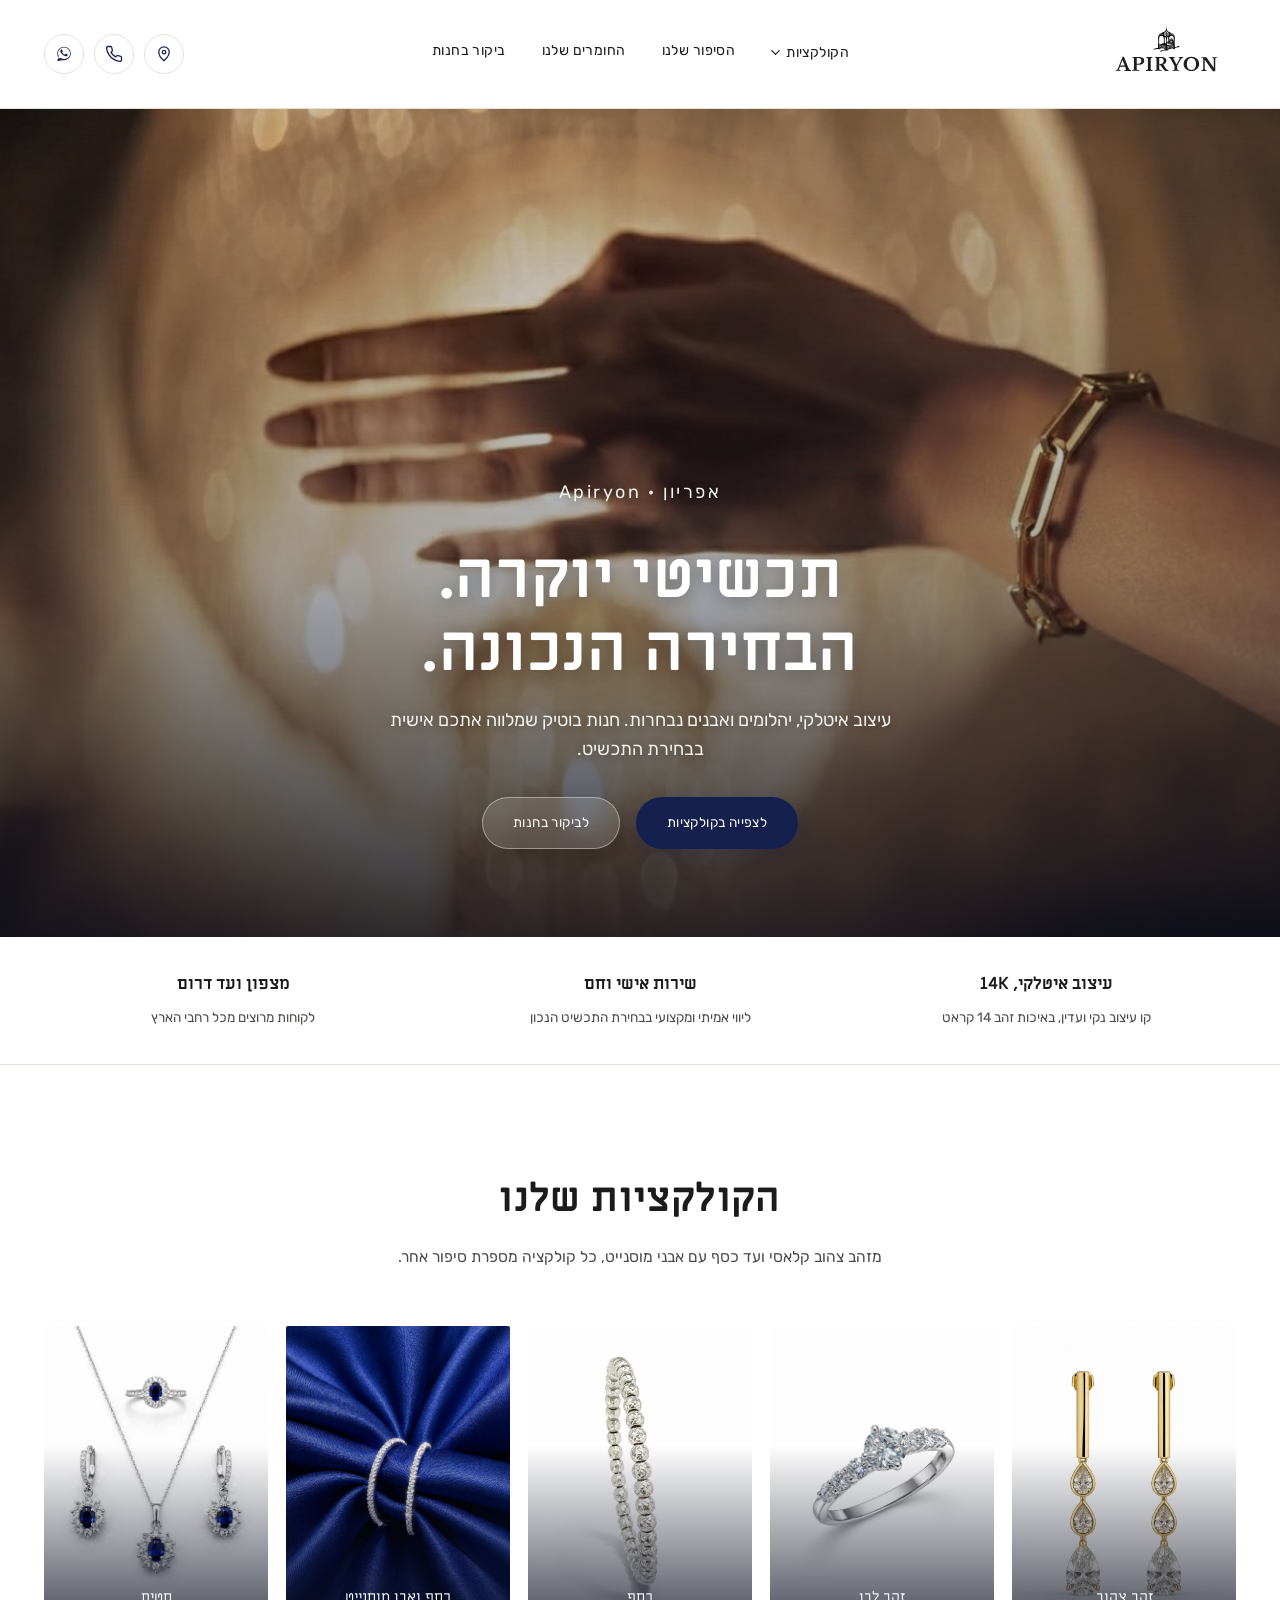
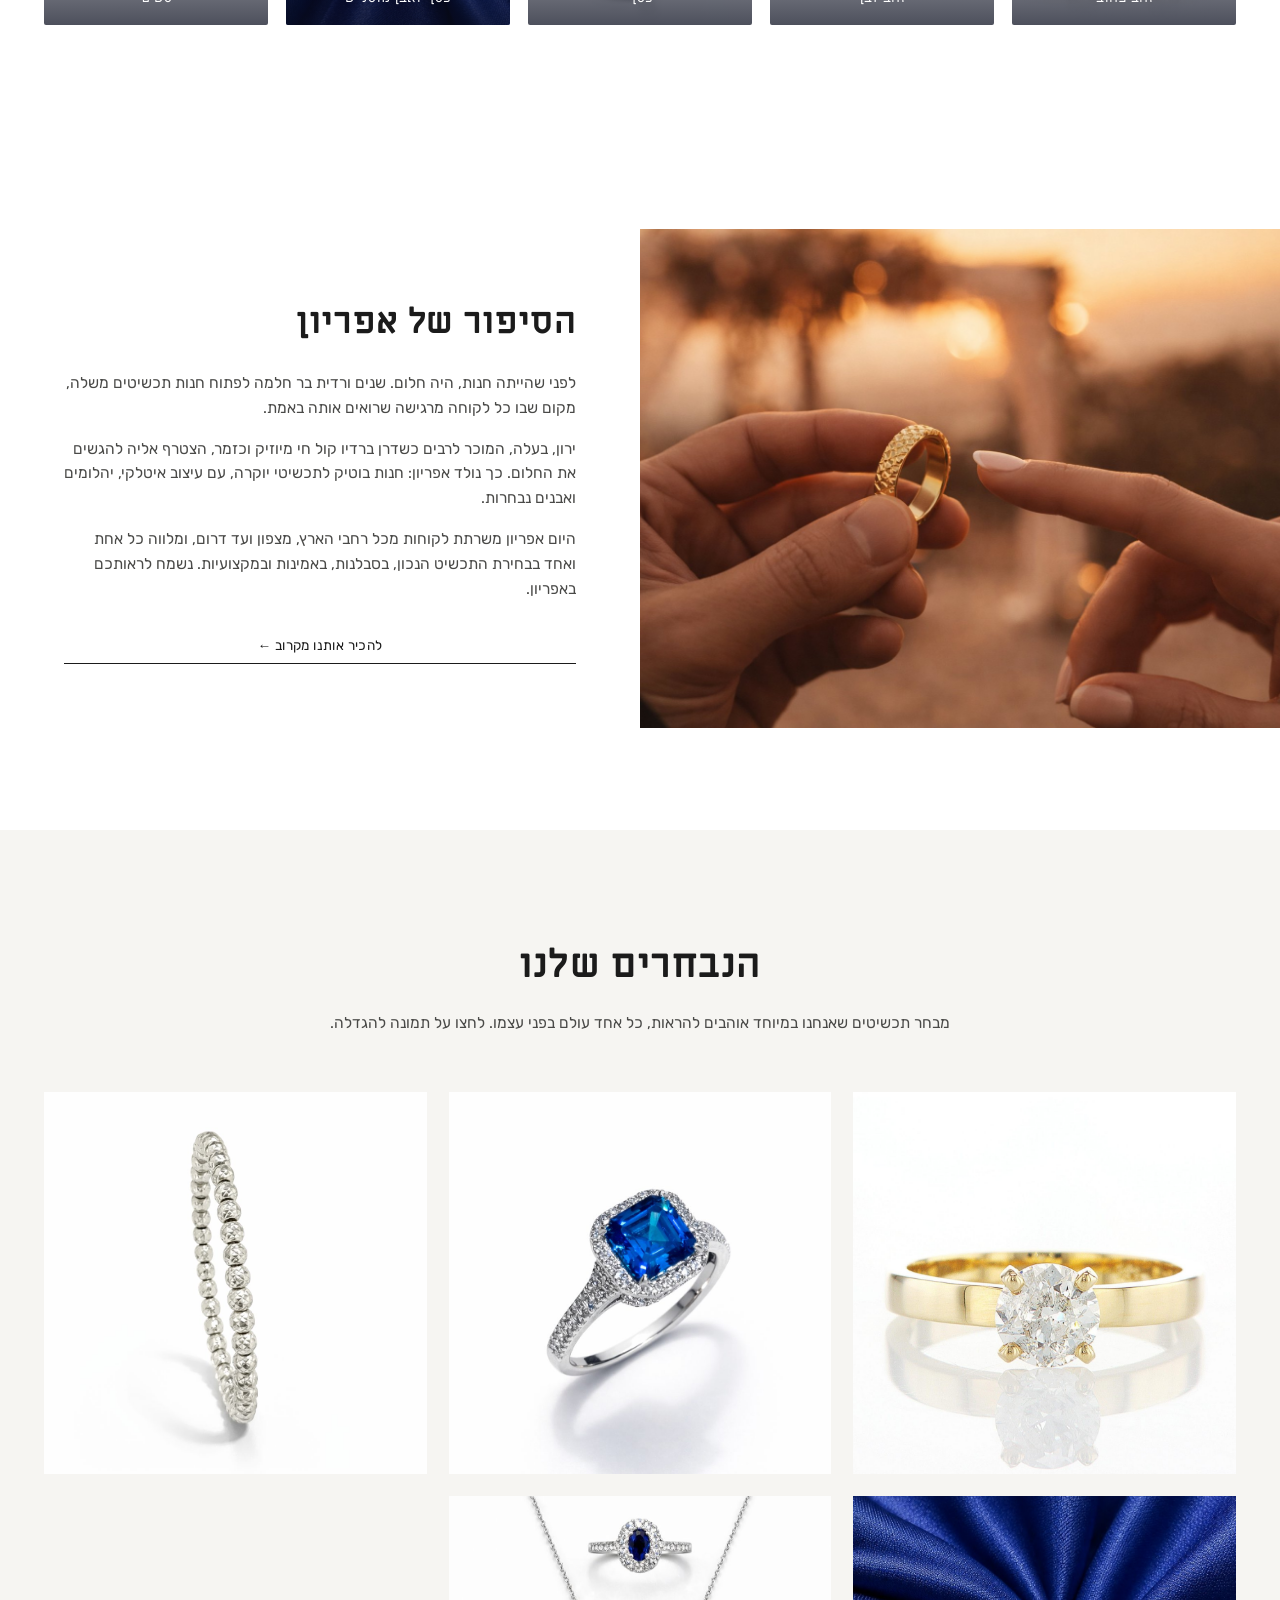
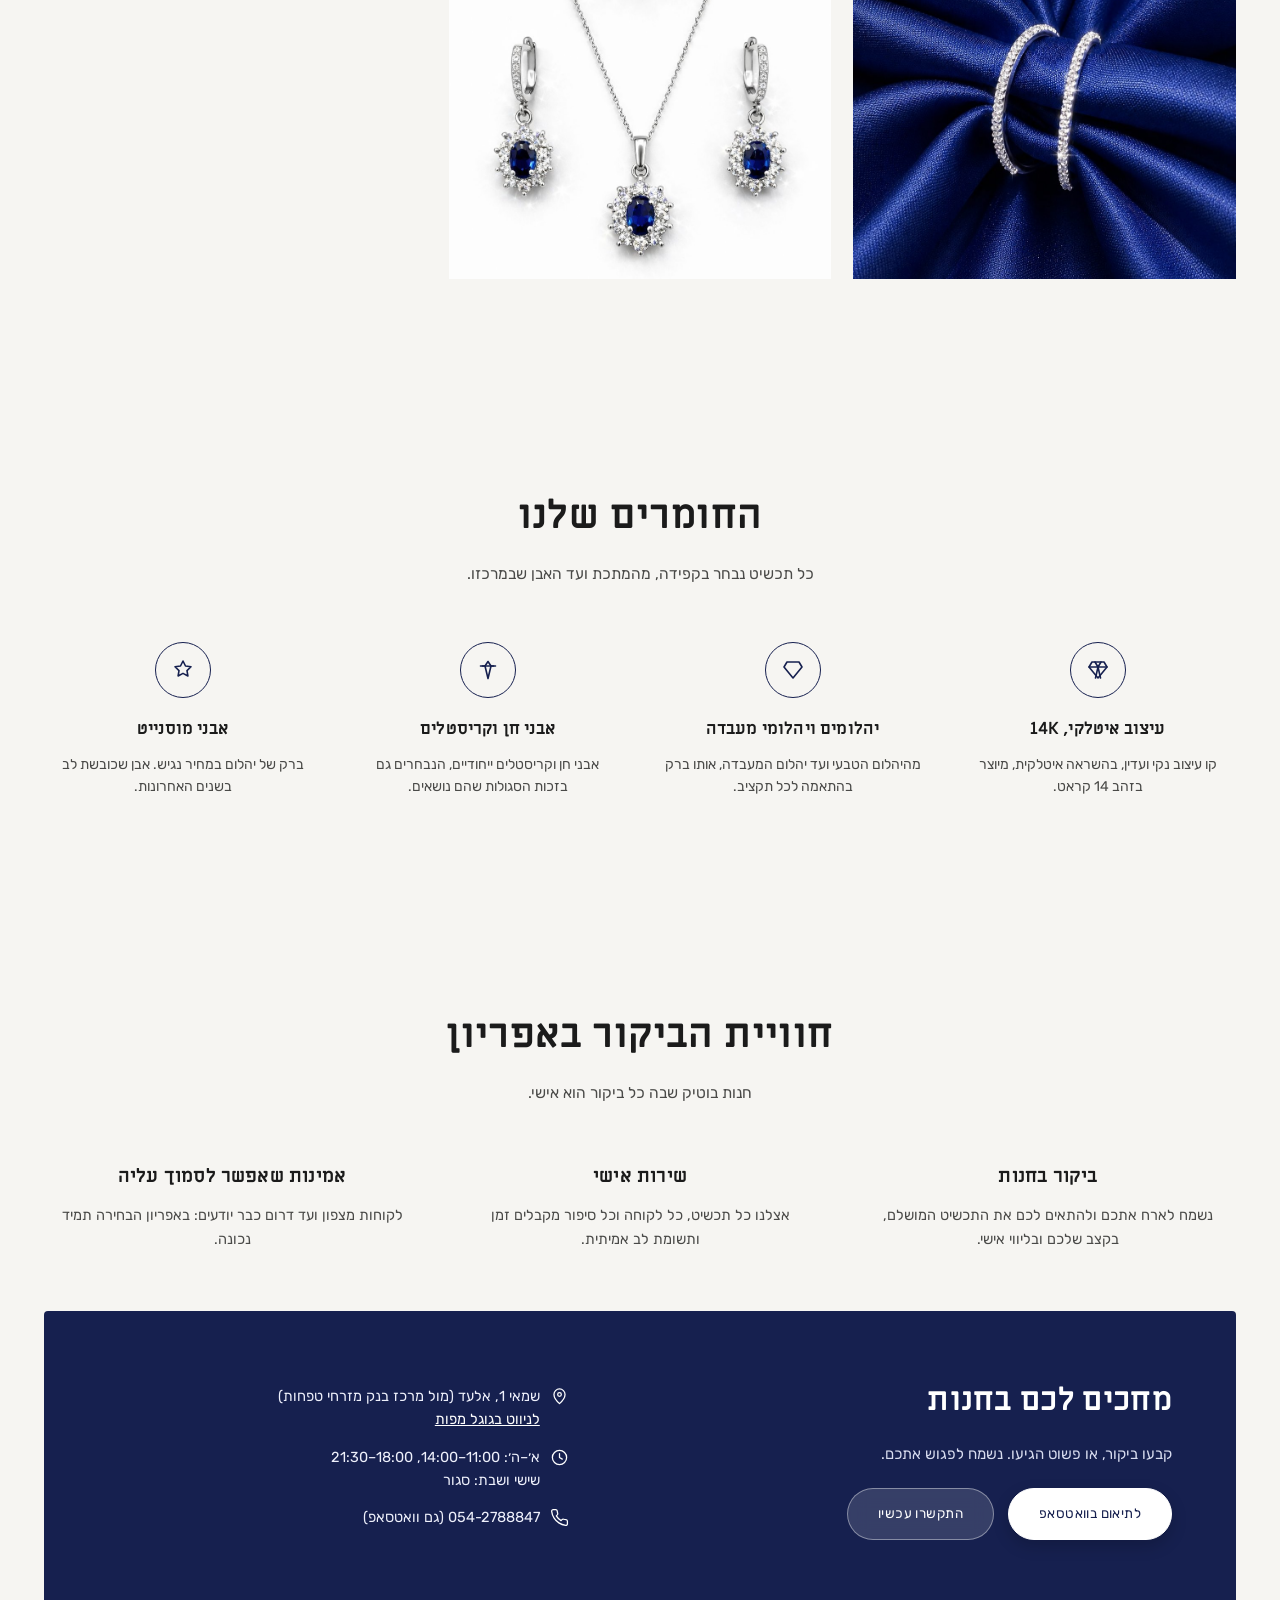
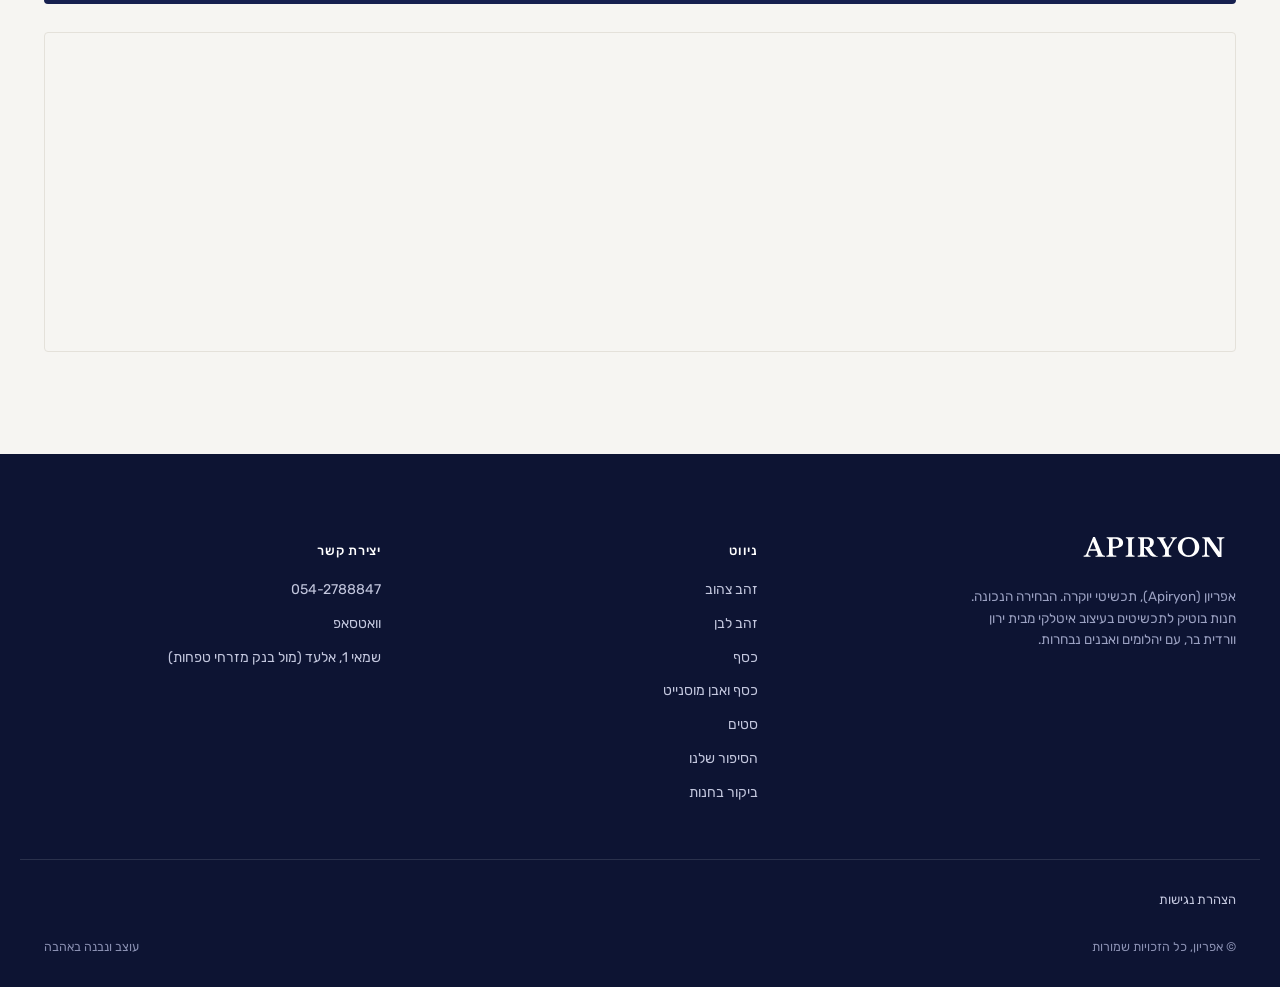
==== index.html @ 72535912 "Initial launch: אפריון - תכשיטי יוקרה" ====
<!doctype html>
<html lang="he" dir="rtl">
<head>
<meta charset="UTF-8">
<meta name="viewport" content="width=device-width, initial-scale=1">
<meta name="description" content="אפריון (Apiryon), חנות תכשיטי יוקרה באלעד: זהב 14K בעיצוב איטלקי, יהלומים, יהלומי מעבדה ואבני מוסנייט. שירות אישי וחם בחנות הבוטיק של ירון וורדית בר. תכשיטי יוקרה. הבחירה הנכונה.">
<meta name="robots" content="index, follow">
<meta name="theme-color" content="#16204f">
<link rel="canonical" href="https://apiryon.co/">
<title>אפריון Apiryon | תכשיטי יוקרה באלעד</title>
<link rel="icon" href="images/logo/apiryon-mark-black.svg" type="image/svg+xml">
<link rel="preconnect" href="https://fonts.googleapis.com">
<link rel="preconnect" href="https://fonts.gstatic.com" crossorigin>
<link href="https://fonts.googleapis.com/css2?family=Miriam+Libre:wght@400;700&family=Rubik:wght@300;400;500;600;700&display=swap" rel="stylesheet">
<link rel="stylesheet" href="assets/style.css">

<meta property="og:type" content="website">
<meta property="og:site_name" content="אפריון | Apiryon">
<meta property="og:locale" content="he_IL">
<meta property="og:title" content="אפריון Apiryon | תכשיטי יוקרה באלעד">
<meta property="og:description" content="חנות בוטיק לתכשיטי יוקרה באלעד: זהב 14K, יהלומים, יהלומי מעבדה ואבני מוסנייט. שירות אישי וחם. תכשיטי יוקרה. הבחירה הנכונה.">
<meta property="og:image" content="images/ambiance/hero-bracelet-light.jpg">
<meta property="og:url" content="https://apiryon.co/">
<meta name="twitter:card" content="summary_large_image">
<meta name="twitter:title" content="אפריון Apiryon | תכשיטי יוקרה באלעד">
<meta name="twitter:description" content="חנות בוטיק לתכשיטי יוקרה באלעד: זהב 14K, יהלומים, יהלומי מעבדה ואבני מוסנייט. תכשיטי יוקרה. הבחירה הנכונה.">
<meta name="twitter:image" content="images/ambiance/hero-bracelet-light.jpg">

<script type="application/ld+json">
{
  "@context": "https://schema.org",
  "@type": "JewelryStore",
  "name": "אפריון",
  "alternateName": ["Apiryon", "אפריון תכשיטים"],
  "description": "חנות בוטיק לתכשיטי יוקרה בעיצוב איטלקי: זהב 14K, יהלומים, יהלומי מעבדה, אבני חן, קריסטלים ואבני מוסנייט.",
  "image": "images/ambiance/hero-bracelet-light.jpg",
  "telephone": "+972-54-2788847",
  "priceRange": "₪₪₪",
  "address": {
    "@type": "PostalAddress",
    "streetAddress": "שמאי 1",
    "addressLocality": "אלעד",
    "addressCountry": "IL"
  },
  "openingHoursSpecification": [
    {
      "@type": "OpeningHoursSpecification",
      "dayOfWeek": ["Sunday","Monday","Tuesday","Wednesday","Thursday"],
      "opens": "11:00",
      "closes": "14:00"
    },
    {
      "@type": "OpeningHoursSpecification",
      "dayOfWeek": ["Sunday","Monday","Tuesday","Wednesday","Thursday"],
      "opens": "18:00",
      "closes": "21:30"
    }
  ],
  "founder": [
    {"@type": "Person", "name": "ירון בר"},
    {"@type": "Person", "name": "ורדית בר"}
  ],
  "areaServed": "IL",
  "slogan": "תכשיטי יוקרה. הבחירה הנכונה."
}
</script>
</head>
<body>
<a class="skip-link" href="#main">דלג לתוכן העיקרי</a>

<header class="site">
  <div class="container nav-row">
    <a class="brand-mark" href="#home" aria-label="אפריון Apiryon, לעמוד הבית">
      <img src="images/logo/apiryon-mark-black.svg" alt="אפריון Apiryon" width="139" height="80">
    </a>
    <nav class="primary" aria-label="ניווט ראשי">
      <div class="nav-item has-dropdown">
        <button class="dropdown-trigger" type="button" aria-haspopup="true" aria-expanded="false">
          הקולקציות
          <svg class="chev" viewBox="0 0 12 8" fill="none" stroke="currentColor" stroke-width="1.6" stroke-linecap="round" stroke-linejoin="round"><path d="M1 1.5 6 6.5 11 1.5"/></svg>
        </button>
        <div class="dropdown-menu" role="menu">
          <a role="menuitem" href="collections/gold-yellow.html">זהב צהוב</a>
          <a role="menuitem" href="collections/gold-white.html">זהב לבן</a>
          <a role="menuitem" href="collections/silver.html">כסף</a>
          <a role="menuitem" href="collections/silver-moissanite.html">כסף ואבן מוסנייט</a>
          <a role="menuitem" href="collections/sets.html">סטים</a>
          <div class="divider"></div>
          <a role="menuitem" href="#collections">כל הקולקציות</a>
        </div>
      </div>
      <a href="#story">הסיפור שלנו</a>
      <a href="#materials">החומרים שלנו</a>
      <a href="#visit">ביקור בחנות</a>
    </nav>
    <div class="header-actions">
      <div class="icon-links">
        <a class="icon-btn" href="https://waze.com/ul?q=%D7%A9%D7%9E%D7%90%D7%99%201%20%D7%90%D7%9C%D7%A2%D7%93&navigate=yes" target="_blank" rel="noopener" aria-label="ניווט לחנות בוויז" title="ניווט בוויז">
          <svg viewBox="0 0 24 24" fill="none" stroke="currentColor" stroke-width="1.7" stroke-linecap="round" stroke-linejoin="round"><path d="M12 21s7-6.2 7-11.5A7 7 0 0 0 5 9.5C5 14.8 12 21 12 21Z"/><circle cx="12" cy="9.5" r="2.3"/></svg>
        </a>
        <a class="icon-btn" href="tel:+972542788847" aria-label="התקשרו אלינו" title="טלפון">
          <svg viewBox="0 0 24 24" fill="none" stroke="currentColor" stroke-width="1.7" stroke-linecap="round" stroke-linejoin="round"><path d="M22 16.9v3a2 2 0 0 1-2.2 2 19.8 19.8 0 0 1-8.6-3.1 19.5 19.5 0 0 1-6-6A19.8 19.8 0 0 1 2.1 4.2 2 2 0 0 1 4.1 2h3a2 2 0 0 1 2 1.7c.1 1 .3 2 .6 2.9a2 2 0 0 1-.5 2.1L8 9.9a16 16 0 0 0 6 6l1.2-1.2a2 2 0 0 1 2.1-.5c.9.3 1.9.5 2.9.6a2 2 0 0 1 1.8 2Z"/></svg>
        </a>
        <a class="icon-btn" href="https://wa.me/972542788847" target="_blank" rel="noopener" aria-label="שלחו הודעת וואטסאפ" title="וואטסאפ">
          <svg viewBox="0 0 32 32" fill="currentColor"><path d="M16.001 3C9.373 3 4 8.373 4 15c0 2.362.687 4.564 1.872 6.418L4 29l7.762-1.834A11.94 11.94 0 0 0 16.001 27C22.628 27 28 21.627 28 15S22.628 3 16.001 3zm0 21.75c-1.94 0-3.75-.51-5.32-1.4l-.381-.22-4.606 1.09 1.113-4.49-.248-.397A9.71 9.71 0 0 1 5.25 15c0-5.928 4.823-10.75 10.751-10.75S26.75 9.072 26.75 15 21.929 24.75 16.001 24.75zm5.827-8.16c-.319-.16-1.885-.93-2.177-1.036-.292-.106-.505-.16-.718.16-.213.319-.823 1.035-1.009 1.248-.186.213-.372.24-.691.08-.319-.16-1.347-.497-2.566-1.584-.949-.847-1.59-1.893-1.776-2.212-.186-.319-.02-.492.14-.652.144-.144.319-.372.478-.559.16-.186.213-.32.32-.532.106-.213.053-.4-.027-.559-.08-.16-.718-1.73-.984-2.37-.259-.622-.523-.537-.718-.547l-.611-.011c-.213 0-.559.08-.851.4-.292.319-1.115 1.09-1.115 2.657 0 1.567 1.142 3.081 1.301 3.294.16.213 2.246 3.43 5.442 4.81.76.328 1.353.524 1.815.671.762.242 1.457.208 2.005.126.612-.091 1.885-.771 2.15-1.515.266-.744.266-1.382.186-1.515-.08-.133-.293-.213-.612-.373z"/></svg>
        </a>
      </div>
      <button class="nav-toggle" id="navToggle" aria-expanded="false" aria-controls="mobileNav" aria-label="פתיחת תפריט ניווט">
        <svg viewBox="0 0 24 24" fill="none" stroke="currentColor" stroke-width="1.6"><path d="M3 6h18M3 12h18M3 18h18"/></svg>
      </button>
    </div>
  </div>
</header>
<div class="mobile-nav" id="mobileNav">
  <p class="mnav-label">קולקציות</p>
  <a class="sub" href="collections/gold-yellow.html">זהב צהוב</a>
  <a class="sub" href="collections/gold-white.html">זהב לבן</a>
  <a class="sub" href="collections/silver.html">כסף</a>
  <a class="sub" href="collections/silver-moissanite.html">כסף ואבן מוסנייט</a>
  <a class="sub" href="collections/sets.html">סטים</a>
  <p class="mnav-label">האתר</p>
  <a href="#story">הסיפור שלנו</a>
  <a href="#materials">החומרים שלנו</a>
  <a href="#visit">ביקור בחנות</a>
  <a class="btn btn-primary" href="https://wa.me/972542788847" target="_blank" rel="noopener">קביעת ביקור בוואטסאפ</a>
</div>

<main id="main">

  <div class="hero" id="home">
    <div class="hero-inner container">
      <p class="hero-eyebrow">אפריון · Apiryon</p>
      <h1>תכשיטי יוקרה.<br>הבחירה הנכונה.</h1>
      <p>עיצוב איטלקי, יהלומים ואבנים נבחרות. חנות בוטיק שמלווה אתכם אישית בבחירת התכשיט.</p>
      <div class="hero-ctas">
        <a class="btn btn-primary" href="#collections">לצפייה בקולקציות</a>
        <a class="btn btn-ghost" href="#visit">לביקור בחנות</a>
      </div>
    </div>
  </div>

  <div class="trust">
    <div class="container">
      <div class="trust-item">
        <strong>עיצוב איטלקי, 14K</strong>
        <span>קו עיצוב נקי ועדין, באיכות זהב 14 קראט</span>
      </div>
      <div class="trust-item">
        <strong>שירות אישי וחם</strong>
        <span>ליווי אמיתי ומקצועי בבחירת התכשיט הנכון</span>
      </div>
      <div class="trust-item">
        <strong>מצפון ועד דרום</strong>
        <span>לקוחות מרוצים מכל רחבי הארץ</span>
      </div>
    </div>
  </div>

  <section id="collections">
    <div class="container">
      <div class="section-head">
        <h2>הקולקציות שלנו</h2>
        <p>מזהב צהוב קלאסי ועד כסף עם אבני מוסנייט, כל קולקציה מספרת סיפור אחר.</p>
      </div>
      <div class="cat-grid">
        <a class="cat-tile" href="collections/gold-yellow.html">
          <img src="images/gold-yellow/01.jpg" alt="עגילי זהב צהוב תלויים, משובצים יהלומים" loading="lazy">
          <span>זהב צהוב</span>
        </a>
        <a class="cat-tile" href="collections/gold-white.html">
          <img src="images/gold-white/01.jpg" alt="טבעת זהב לבן משובצת יהלום" loading="lazy">
          <span>זהב לבן</span>
        </a>
        <a class="cat-tile" href="collections/silver.html">
          <img src="images/silver/03.jpg" alt="צמיד כסף עדין משובץ אבנים" loading="lazy">
          <span>כסף</span>
        </a>
        <a class="cat-tile" href="collections/silver-moissanite.html">
          <img src="images/silver-moissanite/01.jpg" alt="טבעות כסף על בד משי כחול רויאל" loading="lazy">
          <span>כסף ואבן מוסנייט</span>
        </a>
        <a class="cat-tile" href="collections/sets.html">
          <img src="images/sets-white/02.jpg" alt="סט תכשיטי זהב לבן עם אבני ספיר כחולות" loading="lazy">
          <span>סטים</span>
        </a>
      </div>
    </div>
  </section>

  <section id="story" class="story">
    <div class="story-media" style="background-image:url('images/ambiance/ring-sunset.jpg')" role="img" aria-label="זוג צופה בטבעת זהב מול שקיעה"></div>
    <div class="story-text">
      <h2>הסיפור של אפריון</h2>
      <p>לפני שהייתה חנות, היה חלום. שנים ורדית בר חלמה לפתוח חנות תכשיטים משלה, מקום שבו כל לקוחה מרגישה שרואים אותה באמת.</p>
      <p>ירון, בעלה, המוכר לרבים כשדרן ברדיו קול חי מיוזיק וכזמר, הצטרף אליה להגשים את החלום. כך נולד אפריון: חנות בוטיק לתכשיטי יוקרה, עם עיצוב איטלקי, יהלומים ואבנים נבחרות.</p>
      <p>היום אפריון משרתת לקוחות מכל רחבי הארץ, מצפון ועד דרום, ומלווה כל אחת ואחד בבחירת התכשיט הנכון, בסבלנות, באמינות ובמקצועיות. נשמח לראותכם באפריון.</p>
      <a class="btn btn-line" href="#visit">להכיר אותנו מקרוב ←</a>
    </div>
  </section>

  <section class="section-soft">
    <div class="container">
      <div class="section-head">
        <h2>הנבחרים שלנו</h2>
        <p>מבחר תכשיטים שאנחנו במיוחד אוהבים להראות, כל אחד עולם בפני עצמו. לחצו על תמונה להגדלה.</p>
      </div>
      <div class="feat-grid">
        <div class="card">
          <button class="thumb" type="button" data-full="images/gold-yellow/14.jpg" data-alt="טבעת אירוסין זהב צהוב עם יהלום מרכזי">
            <figure><img src="images/gold-yellow/14.jpg" alt="טבעת אירוסין זהב צהוב עם יהלום מרכזי" loading="lazy"></figure>
          </button>
        </div>
        <div class="card">
          <button class="thumb" type="button" data-full="images/gold-white/04.jpg" data-alt="טבעת זהב לבן משובצת אבן ספיר כחולה">
            <figure><img src="images/gold-white/04.jpg" alt="טבעת זהב לבן משובצת אבן ספיר כחולה" loading="lazy"></figure>
          </button>
        </div>
        <div class="card">
          <button class="thumb" type="button" data-full="images/silver/03.jpg" data-alt="צמיד כסף עדין משובץ אבנים">
            <figure><img src="images/silver/03.jpg" alt="צמיד כסף עדין משובץ אבנים" loading="lazy"></figure>
          </button>
        </div>
        <div class="card">
          <button class="thumb" type="button" data-full="images/silver-moissanite/01.jpg" data-alt="טבעות כסף כפולות על משי כחול רויאל">
            <figure><img src="images/silver-moissanite/01.jpg" alt="טבעות כסף כפולות על משי כחול רויאל" loading="lazy"></figure>
          </button>
        </div>
        <div class="card">
          <button class="thumb" type="button" data-full="images/sets-white/02.jpg" data-alt="סט תכשיטי זהב לבן עם אבני ספיר כחולות">
            <figure><img src="images/sets-white/02.jpg" alt="סט תכשיטי זהב לבן עם אבני ספיר כחולות" loading="lazy"></figure>
          </button>
        </div>
      </div>
    </div>
  </section>

  <section id="materials" class="section-soft">
    <div class="container">
      <div class="section-head">
        <h2>החומרים שלנו</h2>
        <p>כל תכשיט נבחר בקפידה, מהמתכת ועד האבן שבמרכזו.</p>
      </div>
      <div class="mat-grid">
        <div class="mat-card">
          <div class="icon"><svg viewBox="0 0 24 24" fill="none" stroke-width="1.6" stroke-linecap="round" stroke-linejoin="round"><path d="M6 4h12l3 5-9 11L3 9l3-5Z"/><path d="M3 9h18M9 4l3 5 3-5M12 9l-2.5 11M12 9l2.5 11"/></svg></div>
          <h3>עיצוב איטלקי, 14K</h3>
          <p>קו עיצוב נקי ועדין, בהשראה איטלקית, מיוצר בזהב 14 קראט.</p>
        </div>
        <div class="mat-card">
          <div class="icon"><svg viewBox="0 0 24 24" fill="none" stroke-width="1.6" stroke-linecap="round" stroke-linejoin="round"><path d="M6 4h12l3 5-9 11L3 9l3-5Z"/></svg></div>
          <h3>יהלומים ויהלומי מעבדה</h3>
          <p>מהיהלום הטבעי ועד יהלום המעבדה, אותו ברק בהתאמה לכל תקציב.</p>
        </div>
        <div class="mat-card">
          <div class="icon"><svg viewBox="0 0 24 24" fill="none" stroke-width="1.6" stroke-linecap="round" stroke-linejoin="round"><path d="M12 3.5 15 8l-3 12.5L9 8l3-4.5Z"/><path d="M9 8h6M6.5 8 9 8M17.5 8 15 8"/><path d="M4.5 8 9 8M15 8l4.5 0"/></svg></div>
          <h3>אבני חן וקריסטלים</h3>
          <p>אבני חן וקריסטלים ייחודיים, הנבחרים גם בזכות הסגולות שהם נושאים.</p>
        </div>
        <div class="mat-card">
          <div class="icon"><svg viewBox="0 0 24 24" fill="none" stroke-width="1.6" stroke-linecap="round" stroke-linejoin="round"><path d="M12 3l2.5 5 5.5.7-4 3.9.9 5.4-4.9-2.6-4.9 2.6.9-5.4-4-3.9L9.5 8 12 3Z"/></svg></div>
          <h3>אבני מוסנייט</h3>
          <p>ברק של יהלום במחיר נגיש. אבן שכובשת לב בשנים האחרונות.</p>
        </div>
      </div>
    </div>
  </section>

  <section class="section-soft">
    <div class="container">
      <div class="section-head">
        <h2>חוויית הביקור באפריון</h2>
        <p>חנות בוטיק שבה כל ביקור הוא אישי.</p>
      </div>
      <div class="exp-grid">
        <div class="exp-card">
          <h3>ביקור בחנות</h3>
          <p>נשמח לארח אתכם ולהתאים לכם את התכשיט המושלם, בקצב שלכם ובליווי אישי.</p>
        </div>
        <div class="exp-card">
          <h3>שירות אישי</h3>
          <p>אצלנו כל תכשיט, כל לקוחה וכל סיפור מקבלים זמן ותשומת לב אמיתית.</p>
        </div>
        <div class="exp-card">
          <h3>אמינות שאפשר לסמוך עליה</h3>
          <p>לקוחות מצפון ועד דרום כבר יודעים: באפריון הבחירה תמיד נכונה.</p>
        </div>
      </div>

      <div class="visit-panel" id="visit">
        <div>
          <h2>מחכים לכם בחנות</h2>
          <p>קבעו ביקור, או פשוט הגיעו. נשמח לפגוש אתכם.</p>
          <div class="visit-ctas">
            <a class="btn btn-primary" href="https://wa.me/972542788847" target="_blank" rel="noopener">לתיאום בוואטסאפ</a>
            <a class="btn btn-ghost" href="tel:+972542788847">התקשרו עכשיו</a>
          </div>
        </div>
        <div class="visit-details">
          <div class="row">
            <svg viewBox="0 0 24 24" fill="none" stroke-width="1.6" stroke-linecap="round" stroke-linejoin="round"><path d="M12 21s7-6.2 7-11.5A7 7 0 0 0 5 9.5C5 14.8 12 21 12 21Z"/><circle cx="12" cy="9.5" r="2.3"/></svg>
            <span>שמאי 1, אלעד (מול מרכז בנק מזרחי טפחות)<br><a href="https://www.google.com/maps/search/?api=1&query=%D7%A9%D7%9E%D7%90%D7%99%201%20%D7%90%D7%9C%D7%A2%D7%93" target="_blank" rel="noopener" style="color:#fff;text-decoration:underline;">לניווט בגוגל מפות</a></span>
          </div>
          <div class="row">
            <svg viewBox="0 0 24 24" fill="none" stroke-width="1.6" stroke-linecap="round" stroke-linejoin="round"><circle cx="12" cy="12" r="9"/><path d="M12 7v5l3.5 2"/></svg>
            <span>א׳–ה׳: 11:00–14:00, 18:00–21:30<br>שישי ושבת: סגור</span>
          </div>
          <div class="row">
            <svg viewBox="0 0 24 24" fill="none" stroke-width="1.6" stroke-linecap="round" stroke-linejoin="round"><path d="M22 16.9v3a2 2 0 0 1-2.2 2 19.8 19.8 0 0 1-8.6-3.1 19.5 19.5 0 0 1-6-6A19.8 19.8 0 0 1 2.1 4.2 2 2 0 0 1 4.1 2h3a2 2 0 0 1 2 1.7c.1 1 .3 2 .6 2.9a2 2 0 0 1-.5 2.1L8 9.9a16 16 0 0 0 6 6l1.2-1.2a2 2 0 0 1 2.1-.5c.9.3 1.9.5 2.9.6a2 2 0 0 1 1.8 2Z"/></svg>
            <span>054-2788847 (גם וואטסאפ)</span>
          </div>
        </div>
      </div>

      <div class="map-embed">
        <iframe
          src="https://www.google.com/maps?q=%D7%A9%D7%9E%D7%90%D7%99%201%20%D7%90%D7%9C%D7%A2%D7%93&output=embed"
          width="100%" height="100%" style="border:0;" loading="lazy"
          referrerpolicy="no-referrer-when-downgrade"
          title="מפה: אפריון, שמאי 1, אלעד"></iframe>
      </div>
    </div>
  </section>

</main>

<footer class="site">
  <div class="container footer-grid">
    <div class="footer-brand">
      <img src="images/logo/apiryon-wordmark-white.svg" alt="אפריון Apiryon">
      <p>אפריון (Apiryon), תכשיטי יוקרה. הבחירה הנכונה. חנות בוטיק לתכשיטים בעיצוב איטלקי מבית ירון וורדית בר, עם יהלומים ואבנים נבחרות.</p>
    </div>
    <div class="footer-col">
      <h4>ניווט</h4>
      <a href="collections/gold-yellow.html">זהב צהוב</a>
      <a href="collections/gold-white.html">זהב לבן</a>
      <a href="collections/silver.html">כסף</a>
      <a href="collections/silver-moissanite.html">כסף ואבן מוסנייט</a>
      <a href="collections/sets.html">סטים</a>
      <a href="#story">הסיפור שלנו</a>
      <a href="#visit">ביקור בחנות</a>
    </div>
    <div class="footer-col">
      <h4>יצירת קשר</h4>
      <a href="tel:+972542788847">054-2788847</a>
      <a href="https://wa.me/972542788847" target="_blank" rel="noopener">וואטסאפ</a>
      <address>שמאי 1, אלעד (מול בנק מזרחי טפחות)</address>
    </div>
  </div>
  <details class="accessibility">
    <summary>הצהרת נגישות</summary>
    <p class="statement">
      אנו באפריון פועלים לשיפור מתמיד של נגישות האתר עבור אנשים עם מוגבלות, מתוך אמונה שלכל אדם מגיעה חוויית גלישה נוחה ושוויונית.
      האתר נבנה תוך התחשבות בכללי הנגישות המקובלים, ובכלל זה מבנה סמנטי, טקסט חלופי לתמונות, ניגודיות צבעים נאותה וניווט מלא באמצעות מקלדת.
      נתקלתם בבעיית נגישות באתר, או שיש לכם הצעה לשיפור? נשמח שתפנו אלינו בטלפון או בוואטסאפ שבפרטי הקשר, ונטפל בפנייה בהקדם.
    </p>
  </details>
  <div class="container footer-bottom">
    <span>© אפריון, כל הזכויות שמורות</span>
    <span>עוצב ונבנה באהבה</span>
  </div>
</footer>

<script src="assets/main.js"></script>
</body>
</html>
---- assets/style.css ----
:root{
  --ink:#1b1b1b;
  --ink-soft:#4a4a48;
  --paper:#ffffff;
  --paper-soft:#f6f5f2;
  --line:#e4e1da;
  --royal:#16204f;
  --royal-mid:#263571;
  --royal-deep:#0d1433;
  --serif:'Miriam Libre', serif;
  --sans:'Rubik', sans-serif;
  --container:1240px;
}
*{box-sizing:border-box;}
html{scroll-behavior:smooth;}
body{
  margin:0;
  font-family:var(--sans);
  color:var(--ink);
  background:var(--paper);
  line-height:1.6;
  -webkit-font-smoothing:antialiased;
}
img{max-width:100%;display:block;}
a{color:inherit;}
h1,h2,h3{font-family:var(--serif);font-weight:700;margin:0;color:var(--ink);letter-spacing:.01em;}
p{margin:0;}
.container{max-width:var(--container);margin:0 auto;padding:0 24px;}
section{padding:clamp(56px,8vw,110px) 0;}
.section-soft{background:var(--paper-soft);}

/* skip link */
.skip-link{
  position:absolute;top:-60px;right:16px;background:var(--royal);color:#fff;
  padding:12px 20px;border-radius:4px;z-index:1000;transition:top .2s ease;font-size:14px;
}
.skip-link:focus{top:16px;}

:focus-visible{outline:2px solid var(--royal);outline-offset:3px;}

/* header */
header.site{
  position:sticky;top:0;z-index:100;background:rgba(255,255,255,.92);
  backdrop-filter:blur(8px);border-bottom:1px solid var(--line);
}
.nav-row{display:flex;align-items:center;justify-content:space-between;height:108px;gap:20px;}
.brand-mark{display:flex;align-items:center;gap:10px;}
.brand-mark img{height:80px;width:auto;}
nav.primary{display:flex;align-items:center;gap:36px;}
nav.primary > a{
  font-size:14px;letter-spacing:.03em;text-decoration:none;color:var(--ink);
  padding-bottom:4px;border-bottom:1px solid transparent;
}
nav.primary > a:hover,nav.primary > a:focus-visible{border-bottom-color:var(--royal);}
.header-actions{display:flex;align-items:center;gap:14px;}
.btn{
  display:inline-flex;align-items:center;justify-content:center;gap:8px;
  padding:14px 30px;font-size:13.5px;letter-spacing:.03em;text-decoration:none;
  border:1px solid transparent;border-radius:999px;cursor:pointer;font-family:var(--sans);
  transition:background .25s ease,color .25s ease,border-color .25s ease,box-shadow .25s ease,transform .25s ease;
  white-space:nowrap;
}
.btn:hover,.btn:focus-visible{transform:translateY(-1px);}
.btn:active{transform:translateY(0);}
.btn-primary{background:var(--royal);color:#fff;box-shadow:0 6px 16px rgba(22,32,79,.24);}
.btn-primary:hover,.btn-primary:focus-visible{background:var(--royal-mid);box-shadow:0 10px 22px rgba(22,32,79,.3);}
.btn-ghost{background:#fff;color:var(--royal);border-color:var(--line);box-shadow:0 2px 8px rgba(20,25,50,.06);}
.btn-ghost:hover,.btn-ghost:focus-visible{border-color:var(--royal);box-shadow:0 8px 18px rgba(20,25,50,.1);}
.btn-line{border:none;padding:6px 0;border-bottom:1px solid var(--ink);border-radius:0;box-shadow:none;}
.btn-line:hover,.btn-line:focus-visible{border-color:var(--royal);color:var(--royal);transform:none;}

.nav-toggle{display:none;background:none;border:none;cursor:pointer;padding:8px;}
.nav-toggle svg{width:24px;height:24px;}

/* header icon links (waze / phone / whatsapp) */
.icon-links{display:flex;align-items:center;gap:10px;}
.icon-btn{
  display:flex;align-items:center;justify-content:center;
  width:40px;height:40px;border-radius:50%;border:1px solid var(--line);
  color:var(--royal);text-decoration:none;flex:none;
  transition:background .2s ease,border-color .2s ease,color .2s ease;
}
.icon-btn svg{width:18px;height:18px;}
.icon-btn:hover,.icon-btn:focus-visible{background:var(--royal);color:#fff;border-color:var(--royal);}

/* dropdown nav */
.nav-item.has-dropdown{position:relative;}
.dropdown-trigger{
  all:unset;cursor:pointer;display:inline-flex;align-items:center;gap:6px;
  font-family:var(--sans);font-size:14px;letter-spacing:.03em;color:var(--ink);
  padding-bottom:4px;border-bottom:1px solid transparent;
}
.dropdown-trigger .chev{width:9px;height:9px;transition:transform .2s ease;flex:none;}
.has-dropdown:hover .dropdown-trigger,
.has-dropdown.open .dropdown-trigger,
.dropdown-trigger:focus-visible{border-bottom-color:var(--royal);}
.has-dropdown.open .dropdown-trigger .chev,.has-dropdown:hover .dropdown-trigger .chev{transform:rotate(180deg);}
.dropdown-menu{
  position:absolute;top:100%;right:-14px;min-width:230px;background:#fff;
  border:1px solid var(--line);box-shadow:0 20px 45px rgba(20,25,50,.14);border-radius:2px;
  padding:10px;margin-top:14px;
  opacity:0;visibility:hidden;transform:translateY(6px);
  transition:opacity .18s ease,transform .18s ease,visibility .18s;
}
.has-dropdown:hover .dropdown-menu,.has-dropdown.open .dropdown-menu{
  opacity:1;visibility:visible;transform:translateY(0);
}
.dropdown-menu a{display:block;padding:11px 14px;font-size:14px;color:var(--ink);text-decoration:none;border-radius:2px;}
.dropdown-menu a:hover,.dropdown-menu a:focus-visible{background:var(--paper-soft);color:var(--royal);}
.dropdown-menu .divider{height:1px;background:var(--line);margin:8px 6px;}

/* hero */
.hero{
  position:relative;min-height:min(92vh,860px);display:flex;align-items:flex-end;
  background:#111 url('../images/ambiance/hero-bracelet-light.jpg') center/cover no-repeat;
}
.hero::before{
  content:'';position:absolute;inset:0;
  background:linear-gradient(180deg,rgba(10,14,30,.15) 0%,rgba(10,14,30,.35) 55%,rgba(8,11,25,.82) 100%);
}
.hero-inner{position:relative;z-index:2;width:100%;padding-bottom:clamp(48px,7vw,88px);text-align:center;}
.hero-eyebrow{
  color:#f1f1ee;font-size:13px;letter-spacing:.14em;margin:0 auto 16px;
  text-shadow:0 1px 8px rgba(0,0,0,.3);
}
.hero h1{
  color:#fff;font-size:clamp(34px,5.4vw,64px);line-height:1.15;
  text-shadow:0 2px 18px rgba(0,0,0,.35);margin:0 auto 18px;max-width:820px;
}
.hero p{
  color:#f1f1ee;font-size:clamp(15px,1.6vw,18px);max-width:560px;margin:0 auto 34px;
  text-shadow:0 1px 10px rgba(0,0,0,.3);
}
.hero-ctas{display:flex;gap:16px;justify-content:center;flex-wrap:wrap;}
.hero-ctas .btn-ghost{
  color:#fff;background:rgba(255,255,255,.14);border-color:rgba(255,255,255,.4);
  backdrop-filter:blur(10px);box-shadow:0 4px 16px rgba(0,0,0,.15);
}
.hero-ctas .btn-ghost:hover,.hero-ctas .btn-ghost:focus-visible{background:#fff;color:var(--royal);border-color:#fff;}

/* trust strip */
.trust{border-bottom:1px solid var(--line);}
.trust .container{
  display:grid;grid-template-columns:repeat(3,1fr);gap:28px;padding-top:34px;padding-bottom:34px;
}
.trust-item{text-align:center;padding:0 12px;}
.trust-item strong{display:block;font-family:var(--serif);font-size:17px;margin-bottom:6px;}
.trust-item span{font-size:13.5px;color:var(--ink-soft);}

/* section headings */
.section-head{text-align:center;max-width:640px;margin:0 auto clamp(36px,5vw,56px);}
.section-head h2{font-size:clamp(26px,3.4vw,40px);margin-bottom:14px;}
.section-head p{color:var(--ink-soft);font-size:15.5px;}

/* category tiles */
.cat-grid{display:grid;grid-template-columns:repeat(5,1fr);gap:18px;}
.cat-tile{
  position:relative;display:block;text-decoration:none;aspect-ratio:3/4;
  overflow:hidden;border-radius:2px;background:#eee;
}
.cat-tile img{width:100%;height:100%;object-fit:cover;transition:transform .5s ease;}
.cat-tile:hover img,.cat-tile:focus-visible img{transform:scale(1.06);}
.cat-tile::after{
  content:'';position:absolute;inset:0;
  background:linear-gradient(180deg,rgba(10,14,30,0) 40%,rgba(9,13,30,.72) 100%);
}
.cat-tile span{
  position:absolute;bottom:16px;right:0;left:0;text-align:center;color:#fff;
  font-family:var(--serif);font-size:15px;z-index:2;padding:0 8px;
}
.cat-grid.cat-grid-4{grid-template-columns:repeat(4,1fr);}

/* thumb buttons (lightbox triggers) */
button.thumb{all:unset;cursor:zoom-in;display:block;width:100%;}

/* featured grid */
.feat-grid{display:grid;grid-template-columns:repeat(3,1fr);gap:22px;}
.feat-grid .card{background:var(--paper-soft);}
.feat-grid figure{margin:0;aspect-ratio:1/1;overflow:hidden;}
.feat-grid img{width:100%;height:100%;object-fit:cover;transition:transform .5s ease;}
.feat-grid .card:hover img,.feat-grid button.thumb:focus-visible img{transform:scale(1.05);}
.feat-grid figcaption{padding:14px 4px 4px;font-size:13.5px;color:var(--ink-soft);text-align:center;}

/* story split */
.story{display:grid;grid-template-columns:1fr 1fr;gap:0;align-items:stretch;}
.story-media{min-height:420px;background-size:cover;background-position:center;}
.story-text{display:flex;flex-direction:column;justify-content:center;padding:clamp(32px,5vw,80px);}
.story-text h2{font-size:clamp(26px,3vw,36px);margin-bottom:20px;}
.story-text p{color:var(--ink-soft);font-size:15.5px;margin-bottom:16px;}
.story-text p:last-of-type{margin-bottom:28px;}

/* materials */
.mat-grid{display:grid;grid-template-columns:repeat(4,1fr);gap:28px;}
.mat-card{text-align:center;padding:0 10px;}
.mat-card .icon{
  width:56px;height:56px;margin:0 auto 18px;border-radius:50%;
  border:1px solid var(--royal);display:flex;align-items:center;justify-content:center;
}
.mat-card .icon svg{width:24px;height:24px;stroke:var(--royal);}
.mat-card h3{font-size:17px;margin-bottom:10px;}
.mat-card p{font-size:14px;color:var(--ink-soft);}

/* galleries */
.gallery-grid{
  display:grid;grid-template-columns:repeat(auto-fill,minmax(200px,1fr));gap:16px;
}
.gallery-grid img{
  width:100%;aspect-ratio:1/1;object-fit:cover;border-radius:2px;background:#eee;
  transition:transform .4s ease,box-shadow .4s ease;
}
.gallery-grid button.thumb:hover img,.gallery-grid button.thumb:focus-visible img{
  transform:translateY(-4px);box-shadow:0 14px 30px rgba(20,25,50,.14);
}

/* category page header */
.cat-breadcrumb{font-size:13px;color:var(--ink-soft);margin-bottom:18px;}
.cat-breadcrumb a{text-decoration:none;color:var(--ink-soft);}
.cat-breadcrumb a:hover{color:var(--royal);}
.cat-hero{padding-top:clamp(40px,6vw,64px);padding-bottom:clamp(32px,5vw,48px);}
.cat-hero h1{font-size:clamp(30px,4vw,46px);margin-bottom:12px;}
.cat-hero p{color:var(--ink-soft);font-size:15.5px;max-width:560px;}
.cat-count{font-size:13px;color:var(--ink-soft);margin-top:10px;}
.more-collections{margin-top:8px;}
.more-collections h2{font-size:clamp(22px,2.8vw,30px);margin-bottom:24px;text-align:center;}

/* visit / experience */
.exp-grid{display:grid;grid-template-columns:repeat(3,1fr);gap:32px;margin-bottom:60px;}
.exp-card{text-align:center;padding:0 14px;}
.exp-card h3{font-size:19px;margin-bottom:12px;}
.exp-card p{font-size:14.5px;color:var(--ink-soft);}

.visit-panel{
  background:var(--royal);color:#fff;border-radius:4px;
  padding:clamp(36px,5vw,64px);display:grid;grid-template-columns:1.1fr .9fr;gap:40px;align-items:center;
}
.visit-panel h2{color:#fff;font-size:clamp(24px,3vw,32px);margin-bottom:16px;}
.visit-panel p{color:#d8dcef;font-size:15px;margin-bottom:8px;}
.visit-details{display:grid;gap:14px;}
.visit-details .row{display:flex;gap:10px;align-items:flex-start;font-size:14.5px;color:#eef0fb;}
.visit-details svg{width:19px;height:19px;flex:none;margin-top:2px;stroke:#fff;}
.visit-ctas{display:flex;gap:14px;flex-wrap:wrap;margin-top:22px;}
.visit-panel .btn-primary{background:#fff;color:var(--royal);border-color:#fff;box-shadow:0 6px 16px rgba(0,0,0,.18);}
.visit-panel .btn-primary:hover,.visit-panel .btn-primary:focus-visible{background:#e9ecf8;}
.visit-panel .btn-ghost{
  color:#fff;background:rgba(255,255,255,.14);border-color:rgba(255,255,255,.4);
  backdrop-filter:blur(10px);box-shadow:none;
}
.visit-panel .btn-ghost:hover,.visit-panel .btn-ghost:focus-visible{background:#fff;color:var(--royal);border-color:#fff;}
.map-embed{margin-top:28px;border-radius:4px;overflow:hidden;height:320px;border:1px solid var(--line);}

/* footer */
footer.site{background:var(--royal-deep);color:#cfd3e6;padding:70px 0 30px;}
.footer-grid{display:grid;grid-template-columns:1.3fr 1fr 1fr;gap:40px;padding-bottom:44px;border-bottom:1px solid rgba(255,255,255,.12);}
.footer-brand img{height:46px;margin-bottom:16px;}
.footer-brand p{font-size:13.5px;color:#9ba1c2;max-width:280px;}
.footer-col h4{font-family:var(--sans);font-size:13px;letter-spacing:.06em;color:#fff;margin-bottom:16px;font-weight:500;}
.footer-col a,.footer-col address{
  display:block;font-style:normal;font-size:14px;color:#c3c7de;text-decoration:none;margin-bottom:10px;line-height:1.7;
}
.footer-col a:hover,.footer-col a:focus-visible{color:#fff;}
.footer-bottom{
  display:flex;justify-content:space-between;align-items:center;flex-wrap:wrap;gap:12px;padding-top:26px;font-size:12.5px;color:#8a90b2;
}
details.accessibility{max-width:var(--container);margin:0 auto;padding:26px 24px 0;}
details.accessibility summary{
  cursor:pointer;font-size:13px;color:#c3c7de;list-style:none;display:inline-flex;align-items:center;gap:6px;
}
details.accessibility summary::-webkit-details-marker{display:none;}
details.accessibility[open] summary{color:#fff;}
details.accessibility .statement{font-size:13px;color:#9ba1c2;line-height:1.8;max-width:760px;margin-top:14px;}

/* lightbox */
.lightbox{
  position:fixed;inset:0;background:rgba(9,12,24,.95);z-index:300;
  display:flex;align-items:center;justify-content:center;padding:28px;
  opacity:0;visibility:hidden;transition:opacity .25s ease,visibility .25s;
}
.lightbox.open{opacity:1;visibility:visible;}
.lightbox :focus-visible{outline-color:#fff;}
.lb-figure{margin:0;max-width:min(90vw,920px);display:flex;flex-direction:column;align-items:center;gap:16px;}
.lb-img{max-width:100%;max-height:76vh;object-fit:contain;border-radius:2px;}
.lb-caption{color:#e7e9f4;font-size:14px;text-align:center;font-family:var(--sans);}
.lb-counter{position:absolute;bottom:22px;left:50%;transform:translateX(-50%);color:#9aa0c0;font-size:12.5px;letter-spacing:.05em;direction:ltr;}
.lb-close,.lb-prev,.lb-next{
  background:rgba(255,255,255,.08);border:1px solid rgba(255,255,255,.25);color:#fff;
  cursor:pointer;display:flex;align-items:center;justify-content:center;transition:background .2s ease;
}
.lb-close:hover,.lb-prev:hover,.lb-next:hover{background:rgba(255,255,255,.2);}
.lb-close{position:absolute;top:22px;left:22px;width:44px;height:44px;border-radius:50%;}
.lb-close svg{width:18px;height:18px;}
.lb-prev,.lb-next{position:absolute;top:50%;transform:translateY(-50%);width:50px;height:50px;border-radius:50%;}
.lb-prev svg,.lb-next svg{width:20px;height:20px;}
.lb-prev{right:24px;}
.lb-next{left:24px;}
@media (max-width:640px){
  .lb-prev,.lb-next{width:42px;height:42px;}
  .lb-prev{right:8px;}
  .lb-next{left:8px;}
  .lb-close{top:12px;left:12px;width:40px;height:40px;}
}

/* responsive */
@media (max-width:980px){
  nav.primary{display:none;}
  .nav-toggle{display:block;}
  .header-actions .icon-links{display:none;}
  .cat-grid,.cat-grid.cat-grid-4{grid-template-columns:repeat(3,1fr);}
  .feat-grid{grid-template-columns:repeat(2,1fr);}
  .story{grid-template-columns:1fr;}
  .story-media{min-height:280px;}
  .mat-grid{grid-template-columns:repeat(2,1fr);}
  .exp-grid{grid-template-columns:1fr;gap:36px;}
  .visit-panel{grid-template-columns:1fr;text-align:center;}
  .visit-details .row{text-align:right;}
  .footer-grid{grid-template-columns:1fr;gap:30px;}
}
@media (max-width:560px){
  .cat-grid,.cat-grid.cat-grid-4{grid-template-columns:repeat(2,1fr);}
  .trust .container{grid-template-columns:1fr;gap:18px;}
}

/* mobile nav panel */
.mobile-nav{
  display:none;position:fixed;inset:108px 0 0 0;background:#fff;z-index:99;padding:30px 24px;
  overflow-y:auto;
}
.mobile-nav.open{display:block;}
.mobile-nav .mnav-label{
  font-size:12px;letter-spacing:.08em;color:var(--ink-soft);margin:22px 0 6px;
}
.mobile-nav .mnav-label:first-child{margin-top:0;}
.mobile-nav a{display:block;font-family:var(--serif);font-size:22px;padding:12px 0;border-bottom:1px solid var(--line);text-decoration:none;color:var(--ink);}
.mobile-nav a.sub{font-family:var(--sans);font-size:16px;padding:10px 0;}
.mobile-nav .btn{margin-top:24px;width:100%;}
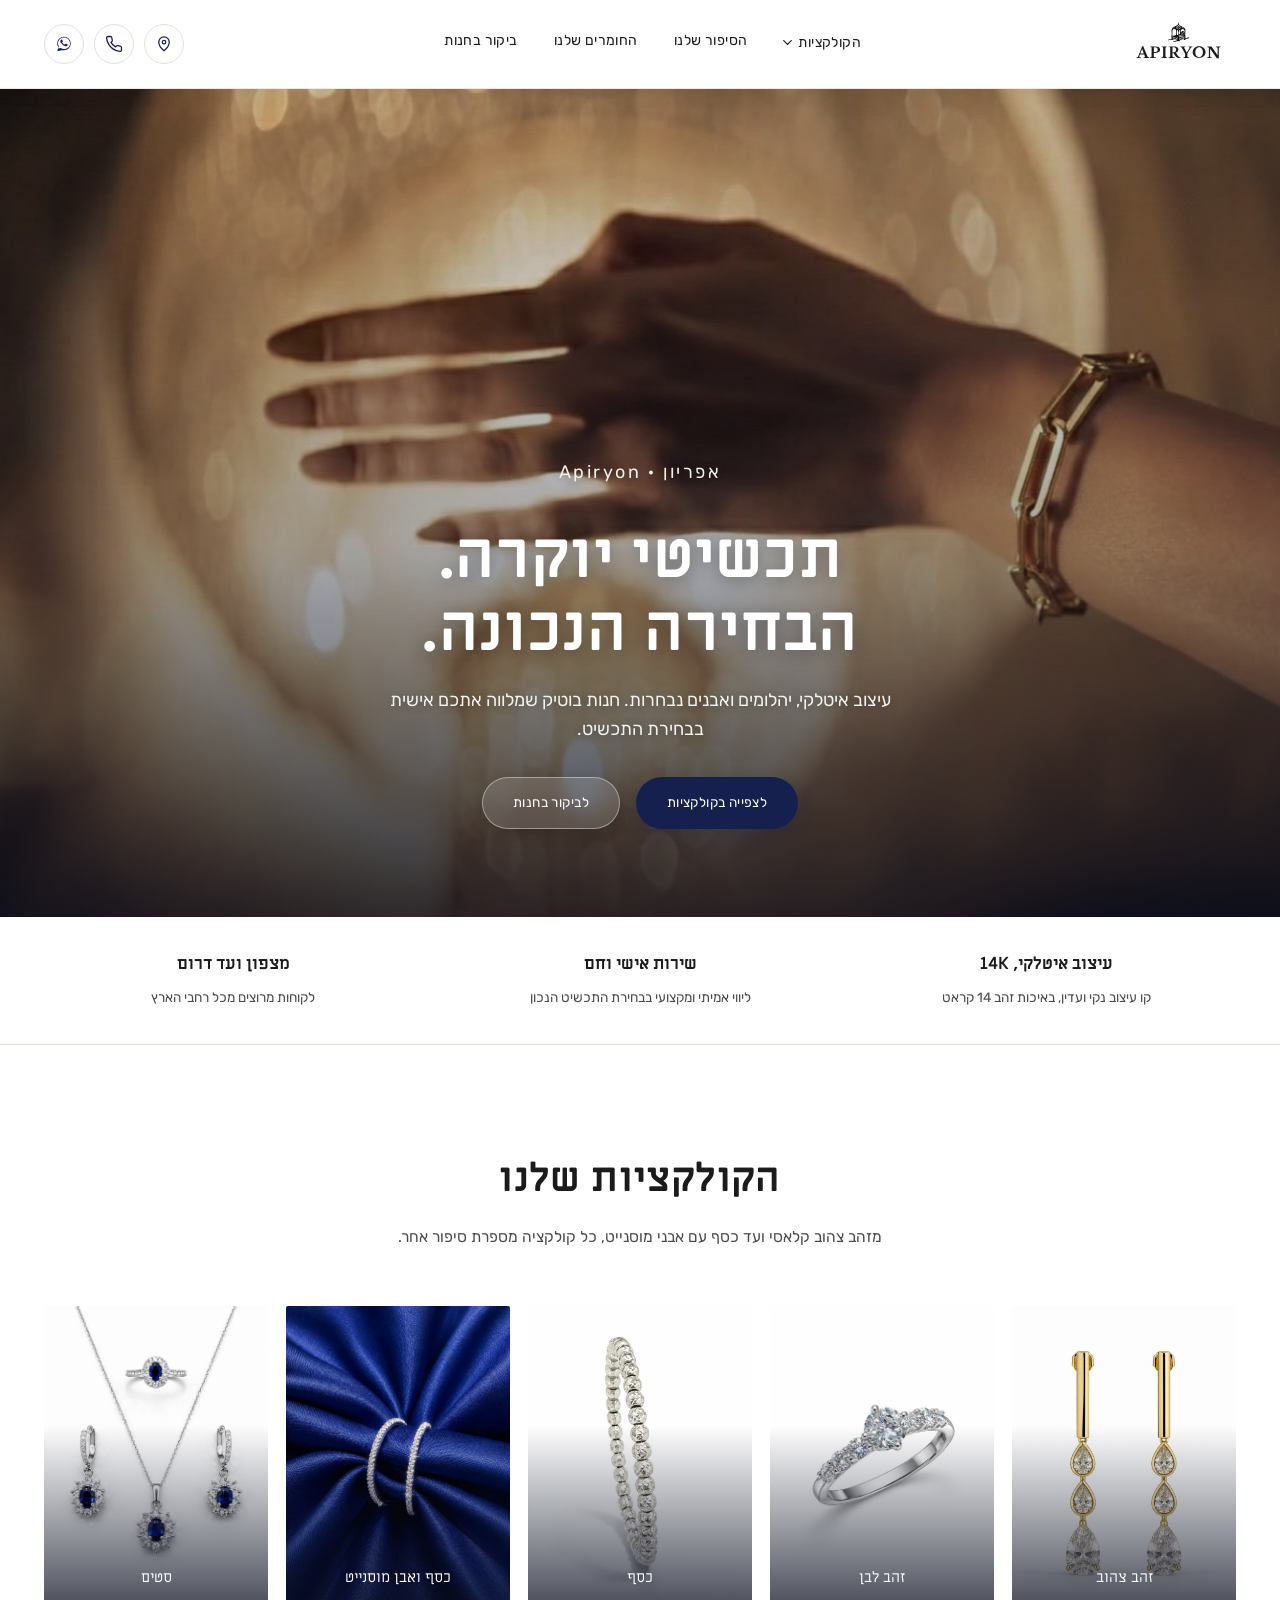
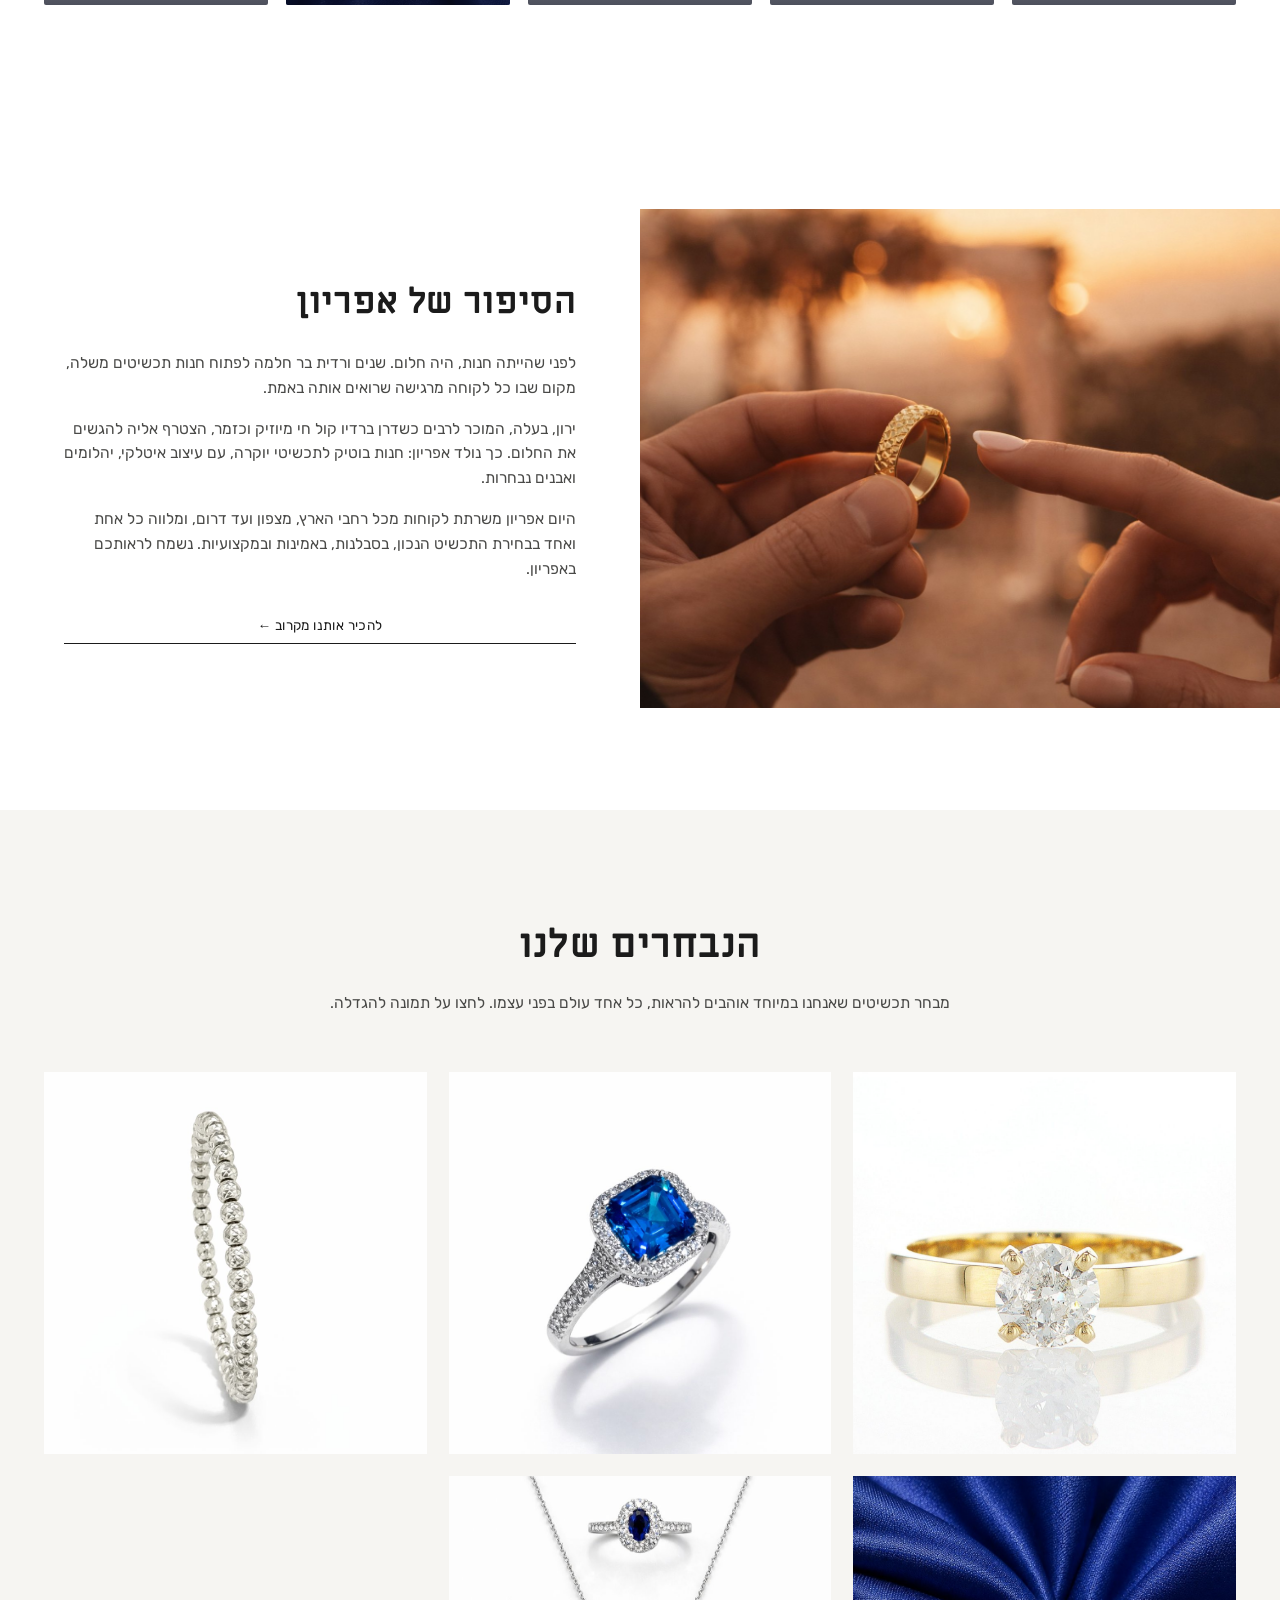
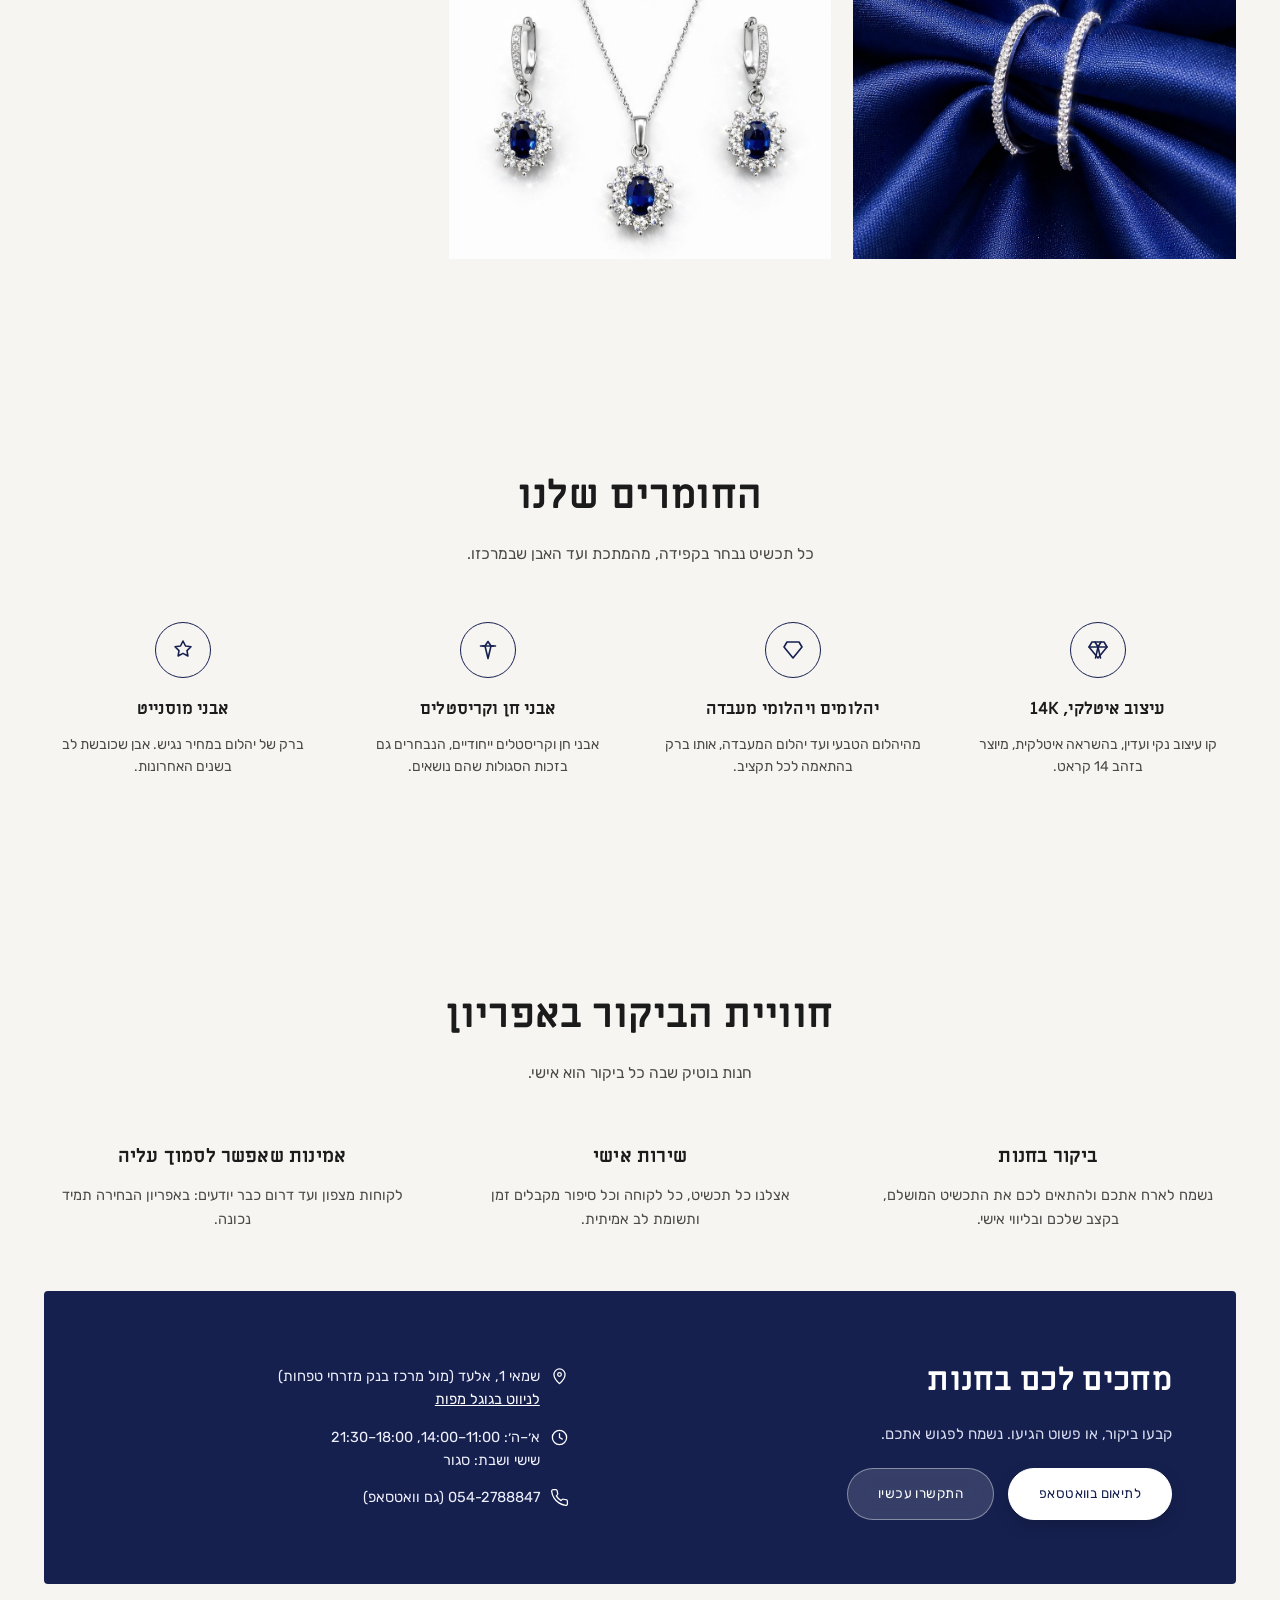
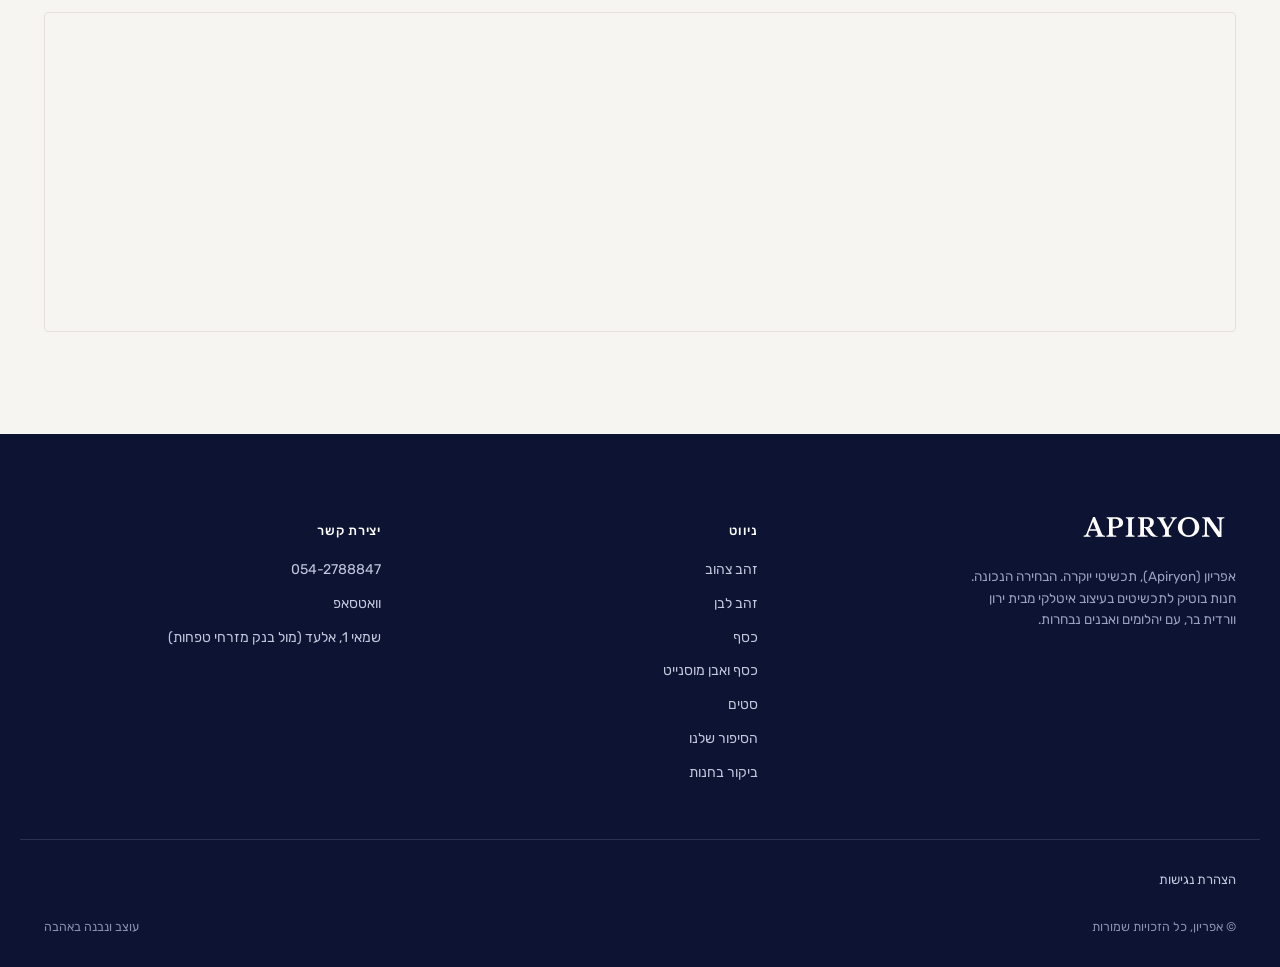
==== commit 8ab59742: "עדכון: הדר קומפקטי+זכוכית מטושטשת, מירכוז תמונה בהירו במובייל, ריווח כותרת" ====
--- a/index.html
+++ b/index.html
@@ -71,7 +71,7 @@
 <header class="site">
   <div class="container nav-row">
     <a class="brand-mark" href="#home" aria-label="אפריון Apiryon, לעמוד הבית">
-      <img src="images/logo/apiryon-mark-black.svg" alt="אפריון Apiryon" width="139" height="80">
+      <img src="images/logo/apiryon-mark-black.svg" alt="אפריון Apiryon" width="115" height="66">
     </a>
     <nav class="primary" aria-label="ניווט ראשי">
       <div class="nav-item has-dropdown">
--- a/assets/style.css
+++ b/assets/style.css
@@ -40,12 +40,13 @@
 
 /* header */
 header.site{
-  position:sticky;top:0;z-index:100;background:rgba(255,255,255,.92);
-  backdrop-filter:blur(8px);border-bottom:1px solid var(--line);
-}
-.nav-row{display:flex;align-items:center;justify-content:space-between;height:108px;gap:20px;}
+  position:sticky;top:0;z-index:100;background:rgba(255,255,255,.7);
+  backdrop-filter:blur(18px) saturate(1.6);-webkit-backdrop-filter:blur(18px) saturate(1.6);
+  border-bottom:1px solid rgba(228,225,218,.7);box-shadow:0 1px 24px rgba(20,25,50,.05);
+}
+.nav-row{display:flex;align-items:center;justify-content:space-between;height:88px;gap:20px;}
 .brand-mark{display:flex;align-items:center;gap:10px;}
-.brand-mark img{height:80px;width:auto;}
+.brand-mark img{height:66px;width:auto;}
 nav.primary{display:flex;align-items:center;gap:36px;}
 nav.primary > a{
   font-size:14px;letter-spacing:.03em;text-decoration:none;color:var(--ink);
@@ -120,7 +121,7 @@
 }
 .hero-inner{position:relative;z-index:2;width:100%;padding-bottom:clamp(48px,7vw,88px);text-align:center;}
 .hero-eyebrow{
-  color:#f1f1ee;font-size:13px;letter-spacing:.14em;margin:0 auto 16px;
+  color:#f1f1ee;font-size:16px;letter-spacing:.14em;margin:0 auto 8px;
   text-shadow:0 1px 8px rgba(0,0,0,.3);
 }
 .hero h1{
@@ -317,11 +318,12 @@
 @media (max-width:560px){
   .cat-grid,.cat-grid.cat-grid-4{grid-template-columns:repeat(2,1fr);}
   .trust .container{grid-template-columns:1fr;gap:18px;}
+  .hero{background-position:78% 48%;}
 }
 
 /* mobile nav panel */
 .mobile-nav{
-  display:none;position:fixed;inset:108px 0 0 0;background:#fff;z-index:99;padding:30px 24px;
+  display:none;position:fixed;inset:88px 0 0 0;background:#fff;z-index:99;padding:30px 24px;
   overflow-y:auto;
 }
 .mobile-nav.open{display:block;}
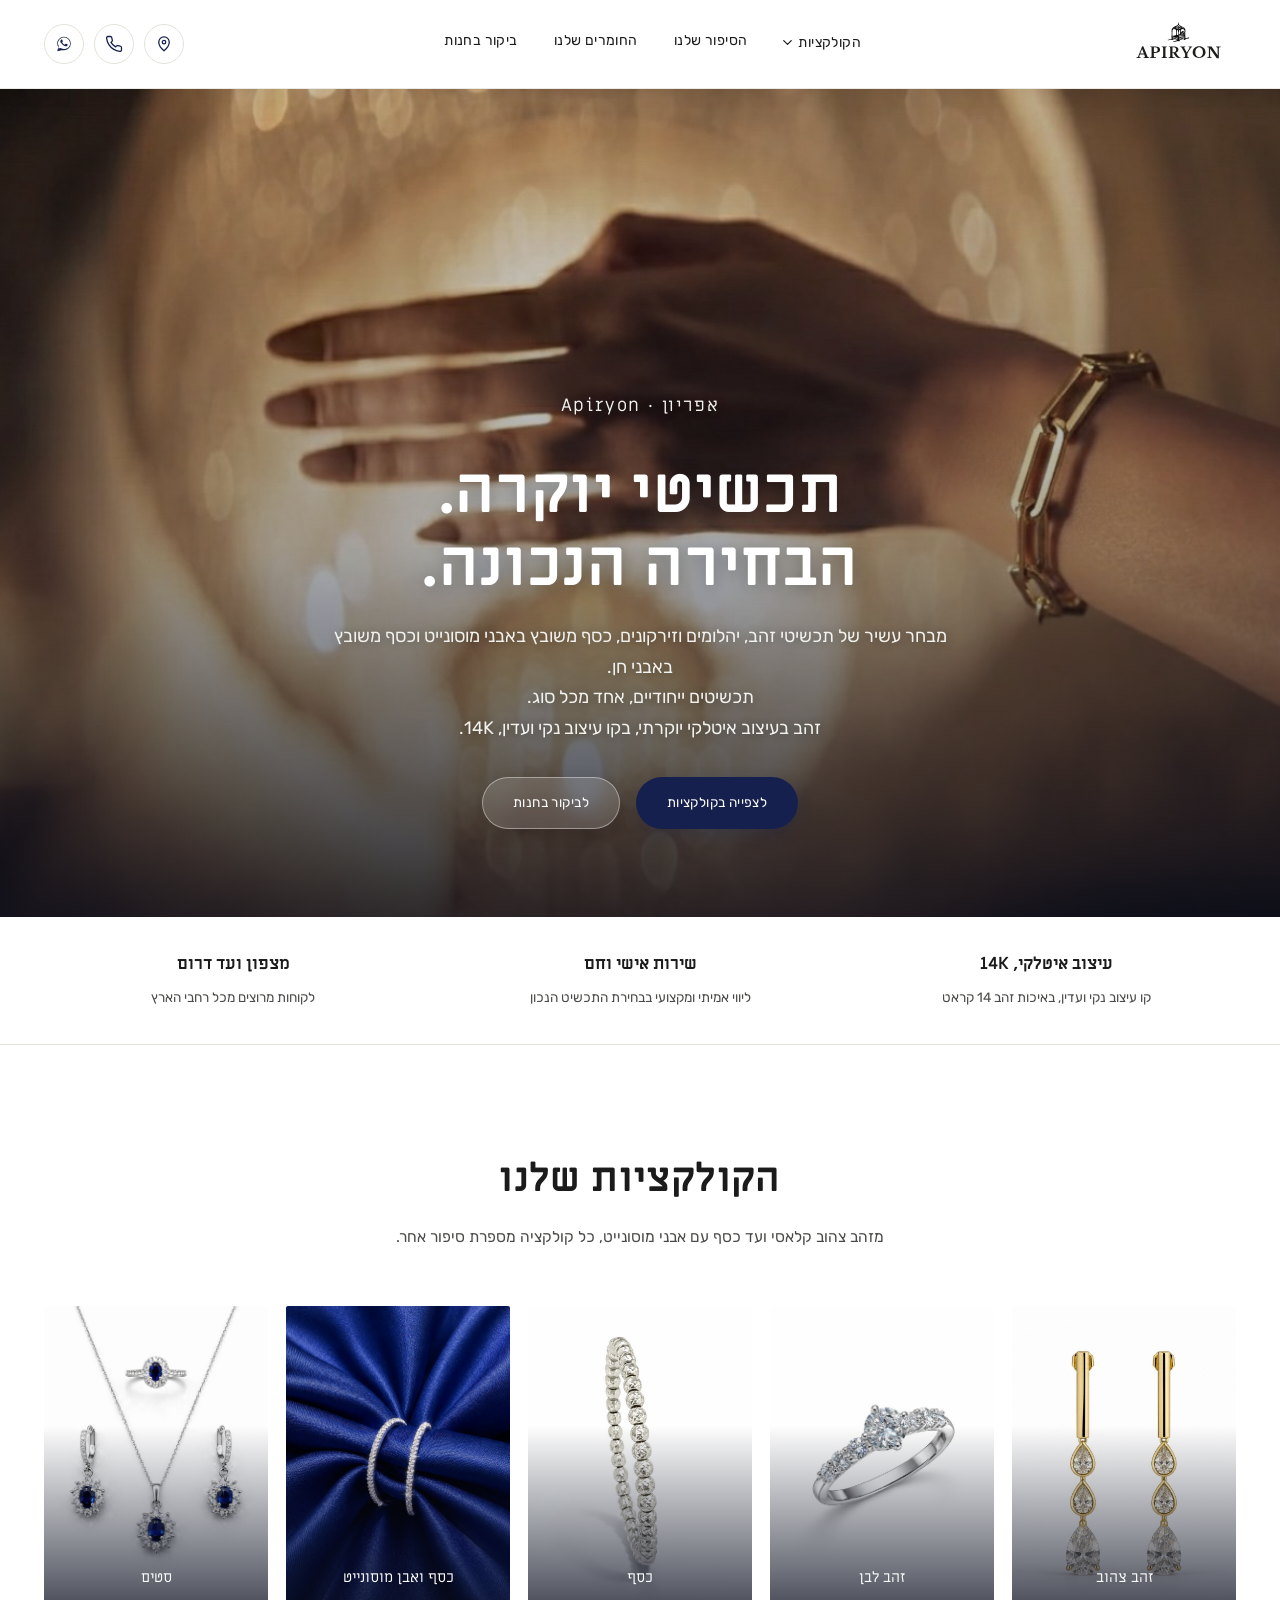
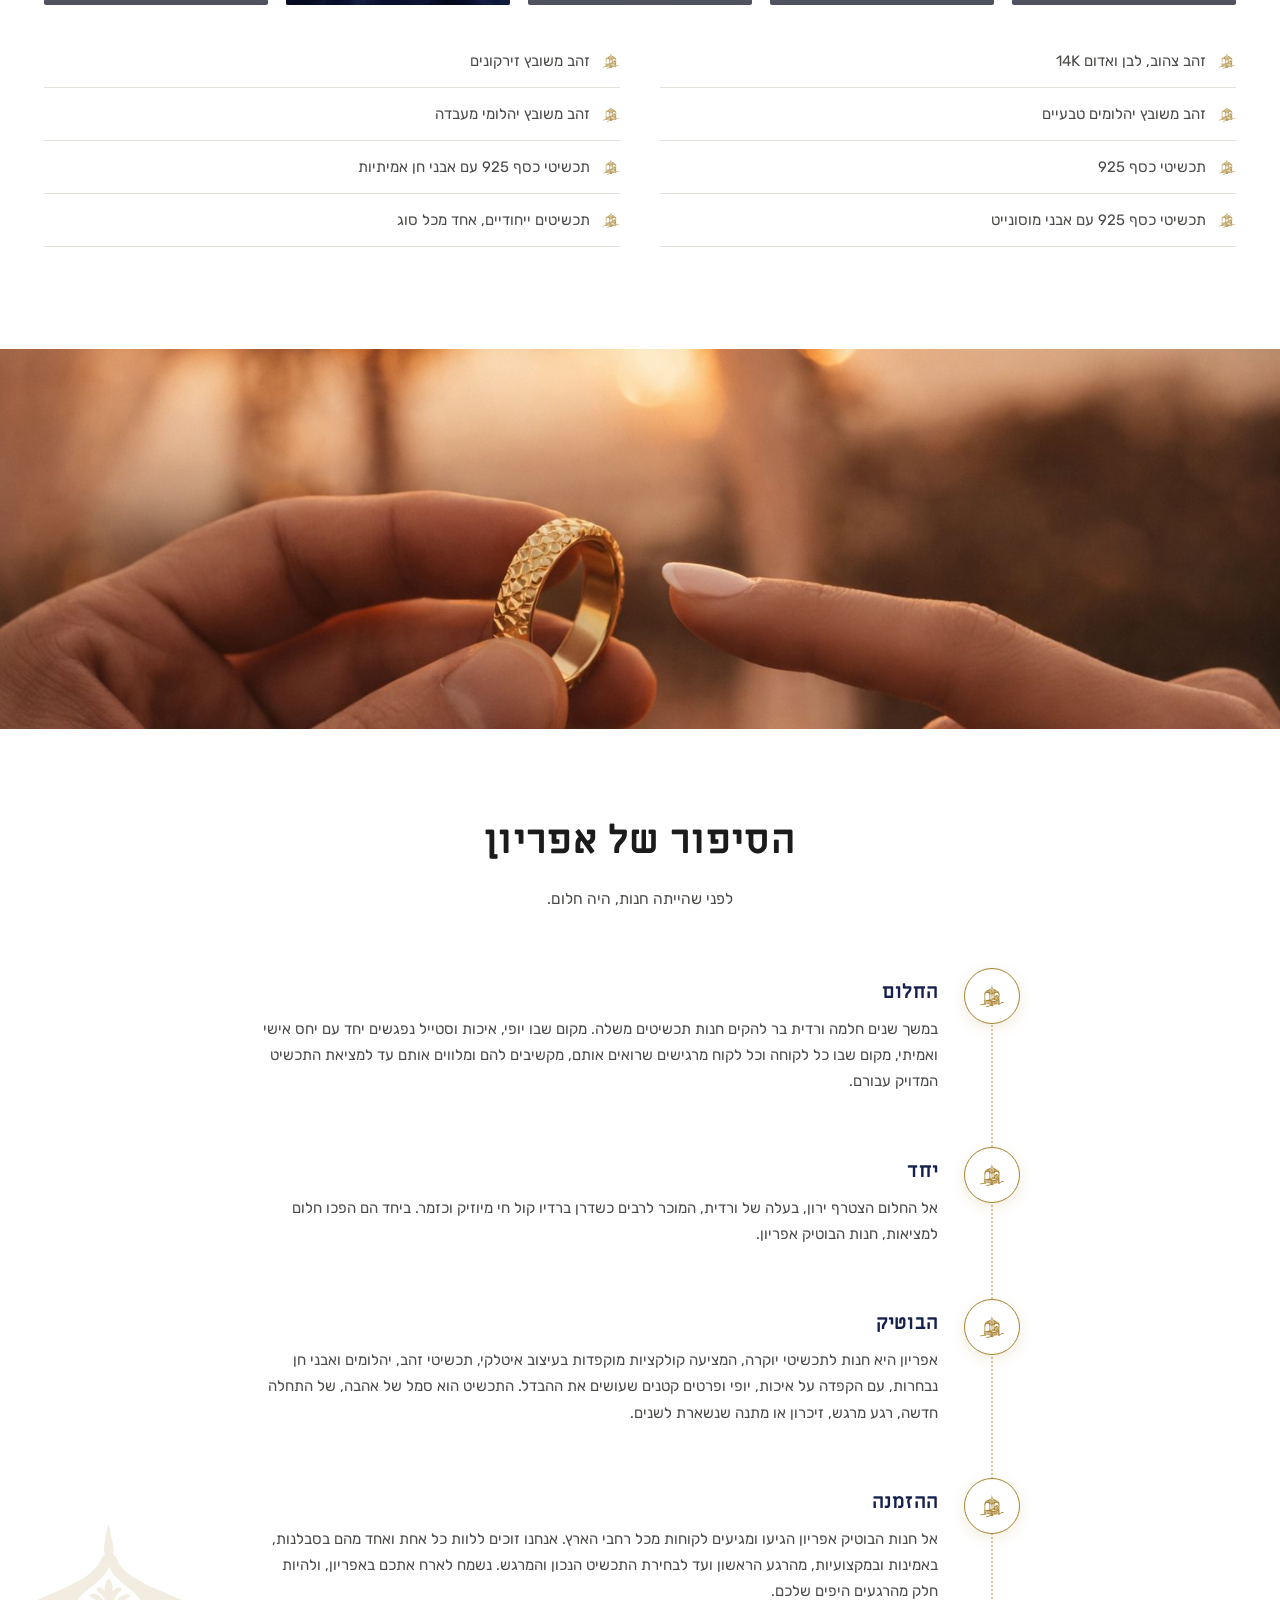
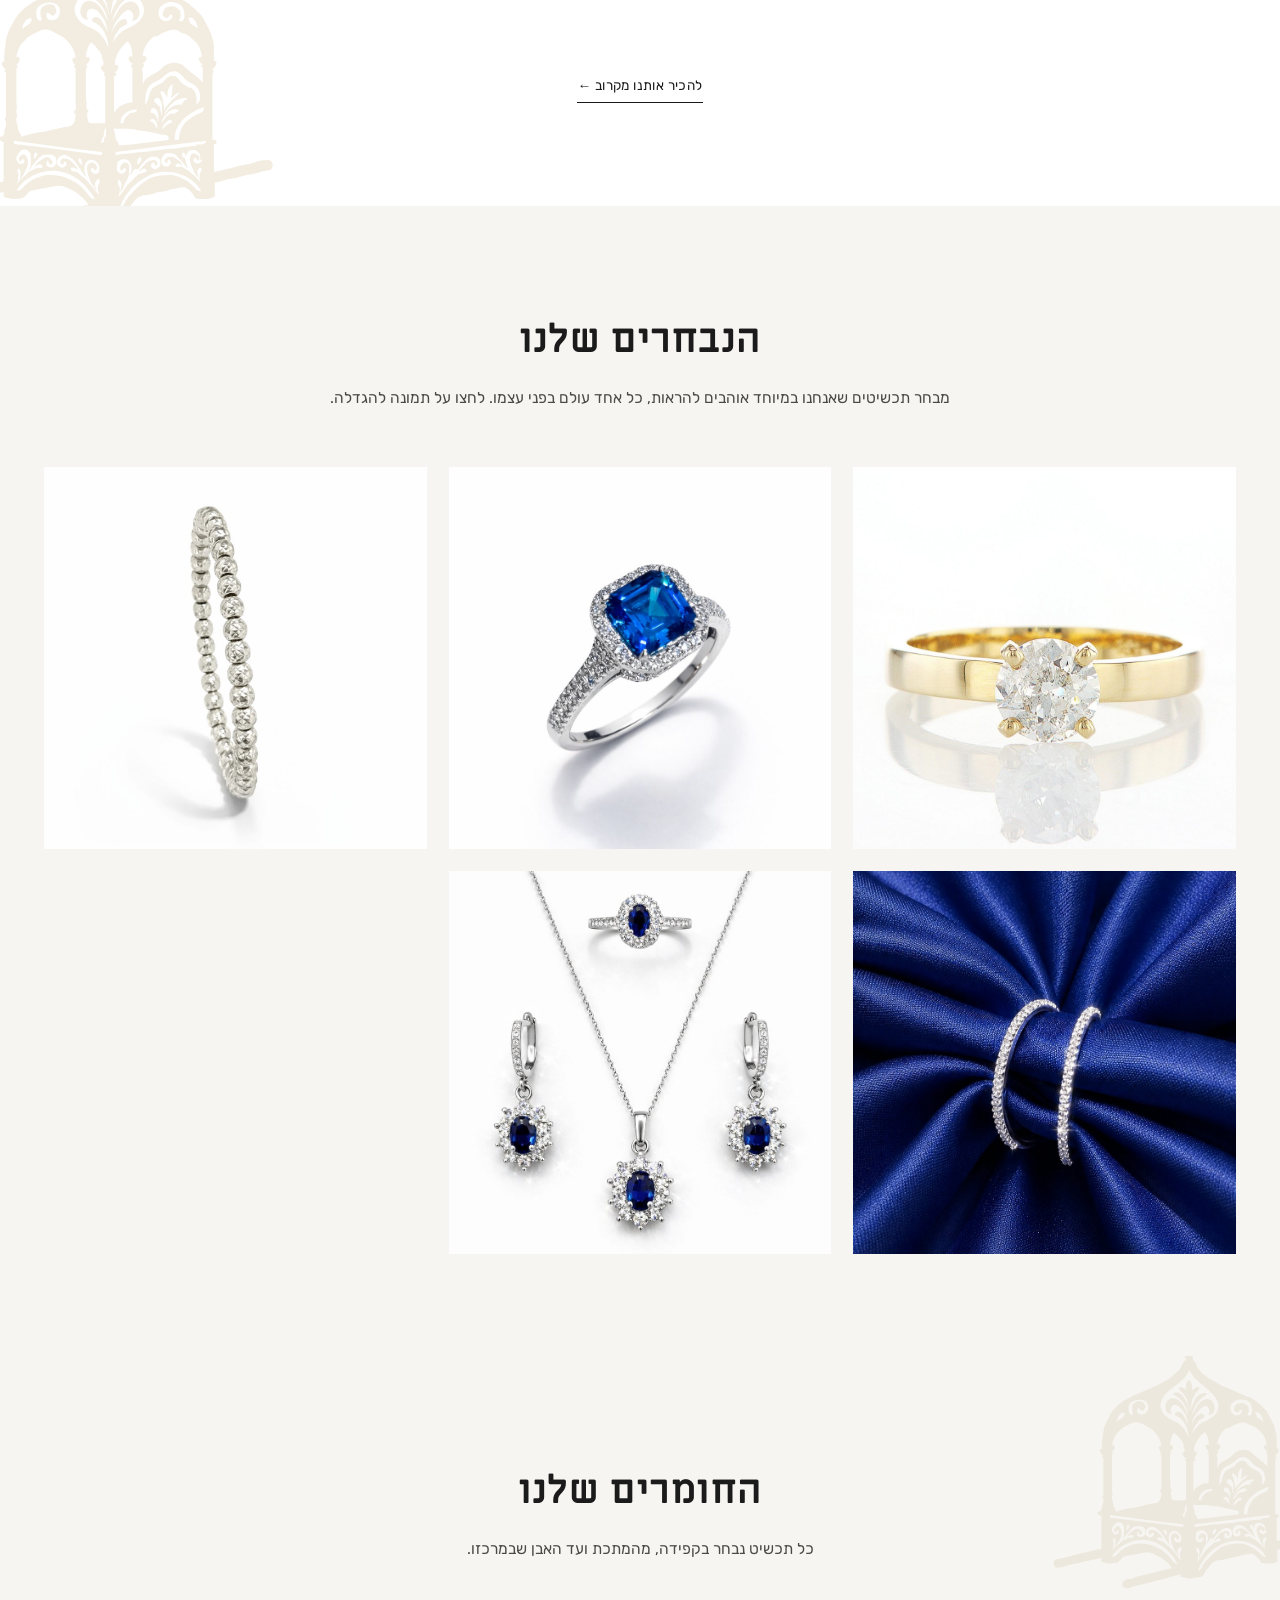
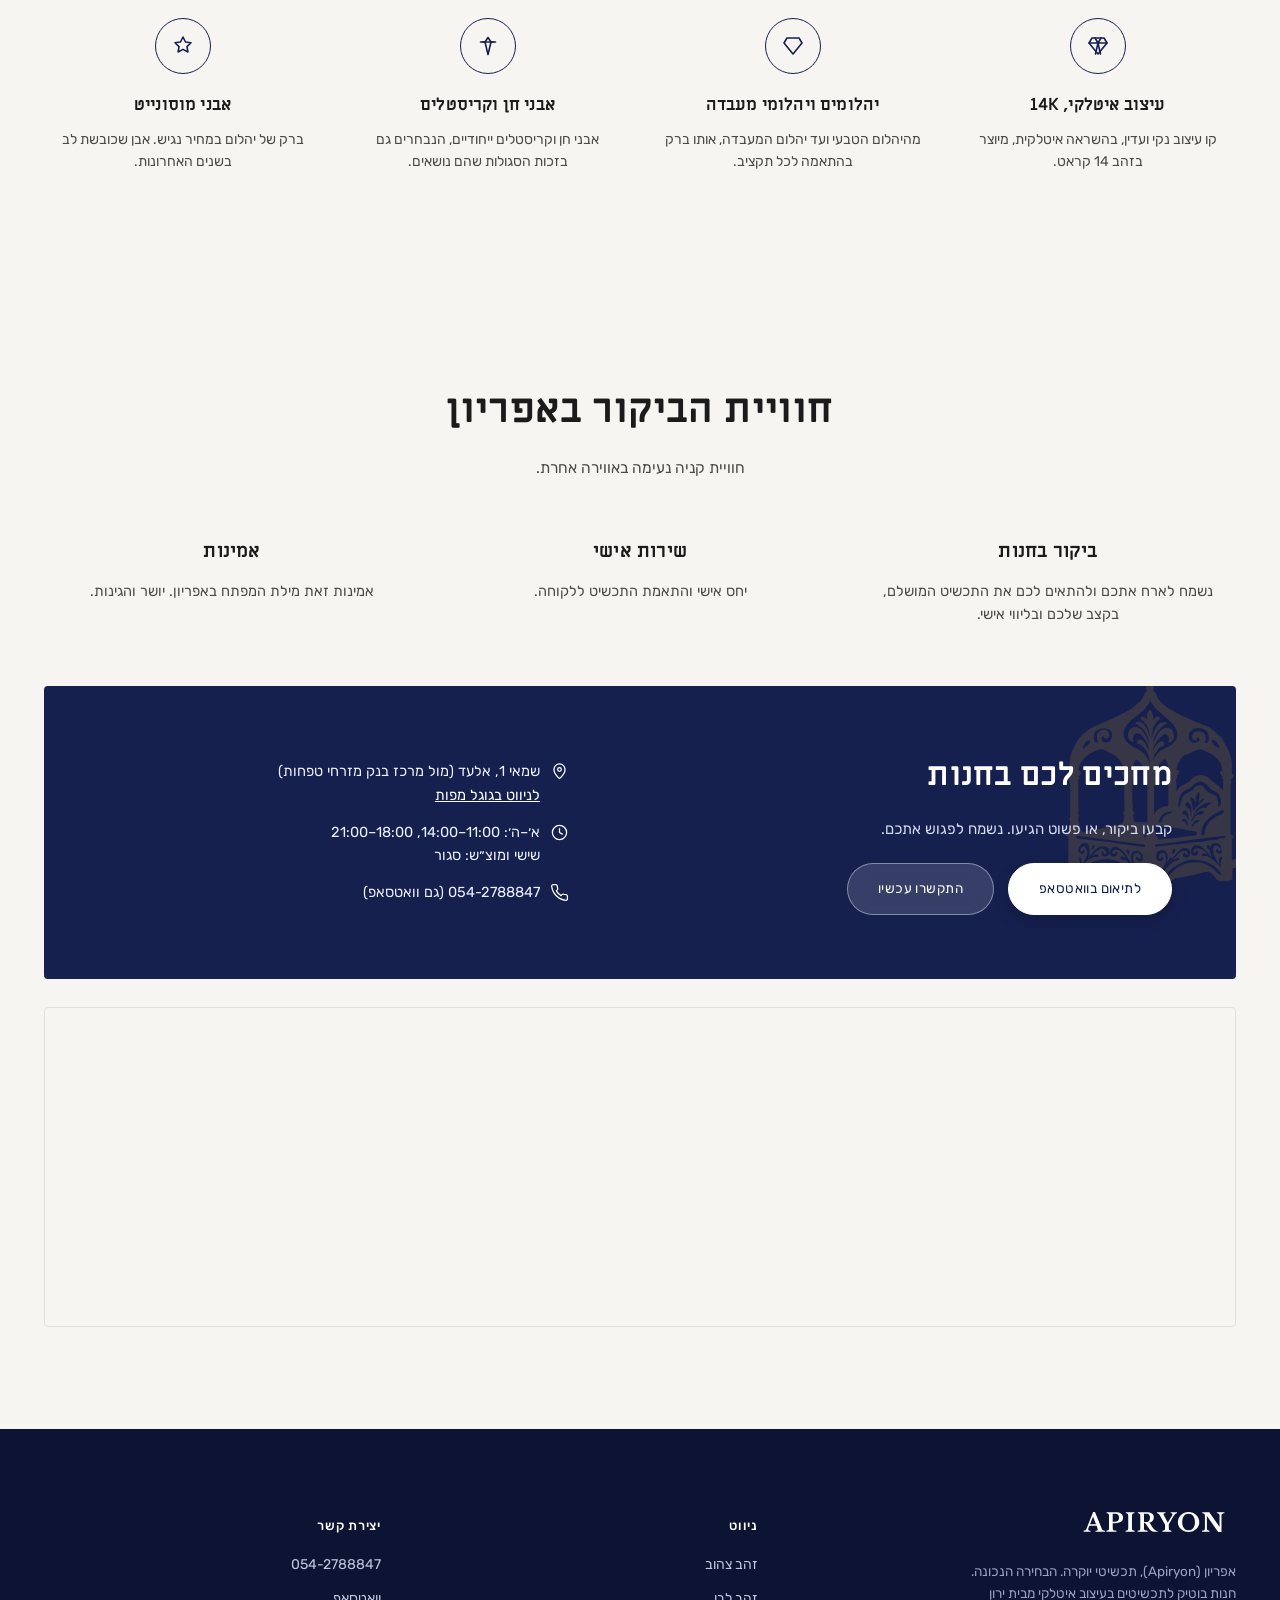
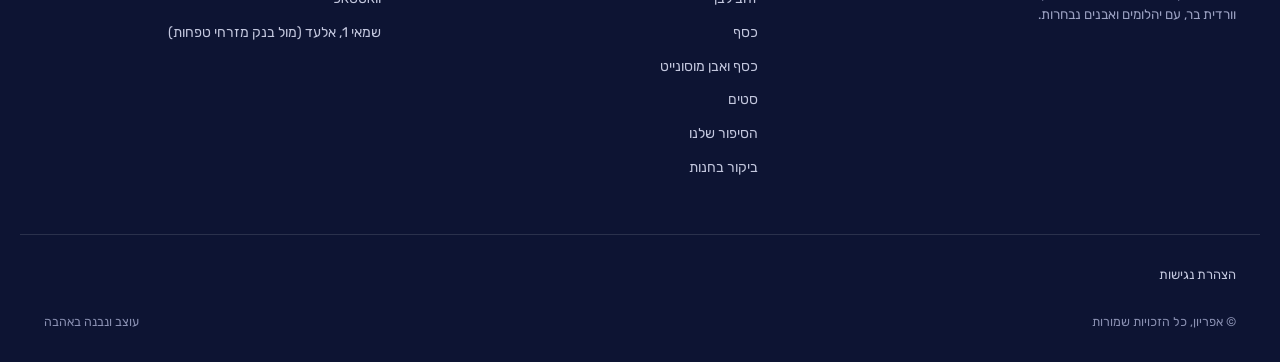
==== commit 0cec4c1a: "עדכון תוכן מקיף: איות מוסונייט, שעות פתיחה, תוכן הירו והקולקציות, מסלול סיפור אפריון עם אייקון זהוב" ====
--- a/index.html
+++ b/index.html
@@ -3,7 +3,7 @@
 <head>
 <meta charset="UTF-8">
 <meta name="viewport" content="width=device-width, initial-scale=1">
-<meta name="description" content="אפריון (Apiryon), חנות תכשיטי יוקרה באלעד: זהב 14K בעיצוב איטלקי, יהלומים, יהלומי מעבדה ואבני מוסנייט. שירות אישי וחם בחנות הבוטיק של ירון וורדית בר. תכשיטי יוקרה. הבחירה הנכונה.">
+<meta name="description" content="אפריון (Apiryon), חנות תכשיטי יוקרה באלעד: זהב 14K בעיצוב איטלקי, יהלומים, יהלומי מעבדה ואבני מוסונייט. שירות אישי וחם בחנות הבוטיק של ירון וורדית בר. תכשיטי יוקרה. הבחירה הנכונה.">
 <meta name="robots" content="index, follow">
 <meta name="theme-color" content="#16204f">
 <link rel="canonical" href="https://apiryon.co/">
@@ -18,12 +18,12 @@
 <meta property="og:site_name" content="אפריון | Apiryon">
 <meta property="og:locale" content="he_IL">
 <meta property="og:title" content="אפריון Apiryon | תכשיטי יוקרה באלעד">
-<meta property="og:description" content="חנות בוטיק לתכשיטי יוקרה באלעד: זהב 14K, יהלומים, יהלומי מעבדה ואבני מוסנייט. שירות אישי וחם. תכשיטי יוקרה. הבחירה הנכונה.">
+<meta property="og:description" content="חנות בוטיק לתכשיטי יוקרה באלעד: זהב 14K, יהלומים, יהלומי מעבדה ואבני מוסונייט. שירות אישי וחם. תכשיטי יוקרה. הבחירה הנכונה.">
 <meta property="og:image" content="images/ambiance/hero-bracelet-light.jpg">
 <meta property="og:url" content="https://apiryon.co/">
 <meta name="twitter:card" content="summary_large_image">
 <meta name="twitter:title" content="אפריון Apiryon | תכשיטי יוקרה באלעד">
-<meta name="twitter:description" content="חנות בוטיק לתכשיטי יוקרה באלעד: זהב 14K, יהלומים, יהלומי מעבדה ואבני מוסנייט. תכשיטי יוקרה. הבחירה הנכונה.">
+<meta name="twitter:description" content="חנות בוטיק לתכשיטי יוקרה באלעד: זהב 14K, יהלומים, יהלומי מעבדה ואבני מוסונייט. תכשיטי יוקרה. הבחירה הנכונה.">
 <meta name="twitter:image" content="images/ambiance/hero-bracelet-light.jpg">
 
 <script type="application/ld+json">
@@ -32,7 +32,7 @@
   "@type": "JewelryStore",
   "name": "אפריון",
   "alternateName": ["Apiryon", "אפריון תכשיטים"],
-  "description": "חנות בוטיק לתכשיטי יוקרה בעיצוב איטלקי: זהב 14K, יהלומים, יהלומי מעבדה, אבני חן, קריסטלים ואבני מוסנייט.",
+  "description": "חנות בוטיק לתכשיטי יוקרה בעיצוב איטלקי: זהב 14K, יהלומים, יהלומי מעבדה, אבני חן, קריסטלים ואבני מוסונייט.",
   "image": "images/ambiance/hero-bracelet-light.jpg",
   "telephone": "+972-54-2788847",
   "priceRange": "₪₪₪",
@@ -53,7 +53,7 @@
       "@type": "OpeningHoursSpecification",
       "dayOfWeek": ["Sunday","Monday","Tuesday","Wednesday","Thursday"],
       "opens": "18:00",
-      "closes": "21:30"
+      "closes": "21:00"
     }
   ],
   "founder": [
@@ -83,7 +83,7 @@
           <a role="menuitem" href="collections/gold-yellow.html">זהב צהוב</a>
           <a role="menuitem" href="collections/gold-white.html">זהב לבן</a>
           <a role="menuitem" href="collections/silver.html">כסף</a>
-          <a role="menuitem" href="collections/silver-moissanite.html">כסף ואבן מוסנייט</a>
+          <a role="menuitem" href="collections/silver-moissanite.html">כסף ואבן מוסונייט</a>
           <a role="menuitem" href="collections/sets.html">סטים</a>
           <div class="divider"></div>
           <a role="menuitem" href="#collections">כל הקולקציות</a>
@@ -116,7 +116,7 @@
   <a class="sub" href="collections/gold-yellow.html">זהב צהוב</a>
   <a class="sub" href="collections/gold-white.html">זהב לבן</a>
   <a class="sub" href="collections/silver.html">כסף</a>
-  <a class="sub" href="collections/silver-moissanite.html">כסף ואבן מוסנייט</a>
+  <a class="sub" href="collections/silver-moissanite.html">כסף ואבן מוסונייט</a>
   <a class="sub" href="collections/sets.html">סטים</a>
   <p class="mnav-label">האתר</p>
   <a href="#story">הסיפור שלנו</a>
@@ -131,7 +131,7 @@
     <div class="hero-inner container">
       <p class="hero-eyebrow">אפריון · Apiryon</p>
       <h1>תכשיטי יוקרה.<br>הבחירה הנכונה.</h1>
-      <p>עיצוב איטלקי, יהלומים ואבנים נבחרות. חנות בוטיק שמלווה אתכם אישית בבחירת התכשיט.</p>
+      <p>מבחר עשיר של תכשיטי זהב, יהלומים וזירקונים, כסף משובץ באבני מוסונייט וכסף משובץ באבני חן.<br>תכשיטים ייחודיים, אחד מכל סוג.<br>זהב בעיצוב איטלקי יוקרתי, בקו עיצוב נקי ועדין, 14K.</p>
       <div class="hero-ctas">
         <a class="btn btn-primary" href="#collections">לצפייה בקולקציות</a>
         <a class="btn btn-ghost" href="#visit">לביקור בחנות</a>
@@ -160,7 +160,7 @@
     <div class="container">
       <div class="section-head">
         <h2>הקולקציות שלנו</h2>
-        <p>מזהב צהוב קלאסי ועד כסף עם אבני מוסנייט, כל קולקציה מספרת סיפור אחר.</p>
+        <p>מזהב צהוב קלאסי ועד כסף עם אבני מוסונייט, כל קולקציה מספרת סיפור אחר.</p>
       </div>
       <div class="cat-grid">
         <a class="cat-tile" href="collections/gold-yellow.html">
@@ -177,24 +177,66 @@
         </a>
         <a class="cat-tile" href="collections/silver-moissanite.html">
           <img src="images/silver-moissanite/01.jpg" alt="טבעות כסף על בד משי כחול רויאל" loading="lazy">
-          <span>כסף ואבן מוסנייט</span>
+          <span>כסף ואבן מוסונייט</span>
         </a>
         <a class="cat-tile" href="collections/sets.html">
           <img src="images/sets-white/02.jpg" alt="סט תכשיטי זהב לבן עם אבני ספיר כחולות" loading="lazy">
           <span>סטים</span>
         </a>
       </div>
+      <ul class="offer-list">
+        <li><img class="dot" src="images/logo/apiryon-icon-gold.svg" alt="">זהב צהוב, לבן ואדום 14K</li>
+        <li><img class="dot" src="images/logo/apiryon-icon-gold.svg" alt="">זהב משובץ זירקונים</li>
+        <li><img class="dot" src="images/logo/apiryon-icon-gold.svg" alt="">זהב משובץ יהלומים טבעיים</li>
+        <li><img class="dot" src="images/logo/apiryon-icon-gold.svg" alt="">זהב משובץ יהלומי מעבדה</li>
+        <li><img class="dot" src="images/logo/apiryon-icon-gold.svg" alt="">תכשיטי כסף 925</li>
+        <li><img class="dot" src="images/logo/apiryon-icon-gold.svg" alt="">תכשיטי כסף 925 עם אבני חן אמיתיות</li>
+        <li><img class="dot" src="images/logo/apiryon-icon-gold.svg" alt="">תכשיטי כסף 925 עם אבני מוסונייט</li>
+        <li><img class="dot" src="images/logo/apiryon-icon-gold.svg" alt="">תכשיטים ייחודיים, אחד מכל סוג</li>
+      </ul>
     </div>
   </section>
 
-  <section id="story" class="story">
-    <div class="story-media" style="background-image:url('images/ambiance/ring-sunset.jpg')" role="img" aria-label="זוג צופה בטבעת זהב מול שקיעה"></div>
-    <div class="story-text">
-      <h2>הסיפור של אפריון</h2>
-      <p>לפני שהייתה חנות, היה חלום. שנים ורדית בר חלמה לפתוח חנות תכשיטים משלה, מקום שבו כל לקוחה מרגישה שרואים אותה באמת.</p>
-      <p>ירון, בעלה, המוכר לרבים כשדרן ברדיו קול חי מיוזיק וכזמר, הצטרף אליה להגשים את החלום. כך נולד אפריון: חנות בוטיק לתכשיטי יוקרה, עם עיצוב איטלקי, יהלומים ואבנים נבחרות.</p>
-      <p>היום אפריון משרתת לקוחות מכל רחבי הארץ, מצפון ועד דרום, ומלווה כל אחת ואחד בבחירת התכשיט הנכון, בסבלנות, באמינות ובמקצועיות. נשמח לראותכם באפריון.</p>
-      <a class="btn btn-line" href="#visit">להכיר אותנו מקרוב ←</a>
+  <section id="story" class="story-journey">
+    <div class="story-banner" style="background-image:url('images/ambiance/ring-sunset.jpg')" role="img" aria-label="זוג צופה בטבעת זהב מול שקיעה"></div>
+    <div class="container">
+      <div class="section-head">
+        <h2>הסיפור של אפריון</h2>
+        <p>לפני שהייתה חנות, היה חלום.</p>
+      </div>
+      <div class="journey">
+        <div class="journey-item">
+          <div class="journey-marker"><img src="images/logo/apiryon-icon-gold.svg" alt=""></div>
+          <div class="journey-text">
+            <h3>החלום</h3>
+            <p>במשך שנים חלמה ורדית בר להקים חנות תכשיטים משלה. מקום שבו יופי, איכות וסטייל נפגשים יחד עם יחס אישי ואמיתי, מקום שבו כל לקוחה וכל לקוח מרגישים שרואים אותם, מקשיבים להם ומלווים אותם עד למציאת התכשיט המדויק עבורם.</p>
+          </div>
+        </div>
+        <div class="journey-item">
+          <div class="journey-marker"><img src="images/logo/apiryon-icon-gold.svg" alt=""></div>
+          <div class="journey-text">
+            <h3>יחד</h3>
+            <p>אל החלום הצטרף ירון, בעלה של ורדית, המוכר לרבים כשדרן ברדיו קול חי מיוזיק וכזמר. ביחד הם הפכו חלום למציאות, חנות הבוטיק אפריון.</p>
+          </div>
+        </div>
+        <div class="journey-item">
+          <div class="journey-marker"><img src="images/logo/apiryon-icon-gold.svg" alt=""></div>
+          <div class="journey-text">
+            <h3>הבוטיק</h3>
+            <p>אפריון היא חנות לתכשיטי יוקרה, המציעה קולקציות מוקפדות בעיצוב איטלקי, תכשיטי זהב, יהלומים ואבני חן נבחרות, עם הקפדה על איכות, יופי ופרטים קטנים שעושים את ההבדל. התכשיט הוא סמל של אהבה, של התחלה חדשה, רגע מרגש, זיכרון או מתנה שנשארת לשנים.</p>
+          </div>
+        </div>
+        <div class="journey-item">
+          <div class="journey-marker"><img src="images/logo/apiryon-icon-gold.svg" alt=""></div>
+          <div class="journey-text">
+            <h3>ההזמנה</h3>
+            <p>אל חנות הבוטיק אפריון הגיעו ומגיעים לקוחות מכל רחבי הארץ. אנחנו זוכים ללוות כל אחת ואחד מהם בסבלנות, באמינות ובמקצועיות, מהרגע הראשון ועד לבחירת התכשיט הנכון והמרגש. נשמח לארח אתכם באפריון, ולהיות חלק מהרגעים היפים שלכם.</p>
+          </div>
+        </div>
+      </div>
+      <div class="story-cta">
+        <a class="btn btn-line" href="#visit">להכיר אותנו מקרוב ←</a>
+      </div>
     </div>
   </section>
 
@@ -258,7 +300,7 @@
         </div>
         <div class="mat-card">
           <div class="icon"><svg viewBox="0 0 24 24" fill="none" stroke-width="1.6" stroke-linecap="round" stroke-linejoin="round"><path d="M12 3l2.5 5 5.5.7-4 3.9.9 5.4-4.9-2.6-4.9 2.6.9-5.4-4-3.9L9.5 8 12 3Z"/></svg></div>
-          <h3>אבני מוסנייט</h3>
+          <h3>אבני מוסונייט</h3>
           <p>ברק של יהלום במחיר נגיש. אבן שכובשת לב בשנים האחרונות.</p>
         </div>
       </div>
@@ -269,7 +311,7 @@
     <div class="container">
       <div class="section-head">
         <h2>חוויית הביקור באפריון</h2>
-        <p>חנות בוטיק שבה כל ביקור הוא אישי.</p>
+        <p>חוויית קניה נעימה באווירה אחרת.</p>
       </div>
       <div class="exp-grid">
         <div class="exp-card">
@@ -278,11 +320,11 @@
         </div>
         <div class="exp-card">
           <h3>שירות אישי</h3>
-          <p>אצלנו כל תכשיט, כל לקוחה וכל סיפור מקבלים זמן ותשומת לב אמיתית.</p>
+          <p>יחס אישי והתאמת התכשיט ללקוחה.</p>
         </div>
         <div class="exp-card">
-          <h3>אמינות שאפשר לסמוך עליה</h3>
-          <p>לקוחות מצפון ועד דרום כבר יודעים: באפריון הבחירה תמיד נכונה.</p>
+          <h3>אמינות</h3>
+          <p>אמינות זאת מילת המפתח באפריון. יושר והגינות.</p>
         </div>
       </div>
 
@@ -302,7 +344,7 @@
           </div>
           <div class="row">
             <svg viewBox="0 0 24 24" fill="none" stroke-width="1.6" stroke-linecap="round" stroke-linejoin="round"><circle cx="12" cy="12" r="9"/><path d="M12 7v5l3.5 2"/></svg>
-            <span>א׳–ה׳: 11:00–14:00, 18:00–21:30<br>שישי ושבת: סגור</span>
+            <span>א׳–ה׳: 11:00–14:00, 18:00–21:00<br>שישי ומוצ״ש: סגור</span>
           </div>
           <div class="row">
             <svg viewBox="0 0 24 24" fill="none" stroke-width="1.6" stroke-linecap="round" stroke-linejoin="round"><path d="M22 16.9v3a2 2 0 0 1-2.2 2 19.8 19.8 0 0 1-8.6-3.1 19.5 19.5 0 0 1-6-6A19.8 19.8 0 0 1 2.1 4.2 2 2 0 0 1 4.1 2h3a2 2 0 0 1 2 1.7c.1 1 .3 2 .6 2.9a2 2 0 0 1-.5 2.1L8 9.9a16 16 0 0 0 6 6l1.2-1.2a2 2 0 0 1 2.1-.5c.9.3 1.9.5 2.9.6a2 2 0 0 1 1.8 2Z"/></svg>
@@ -334,7 +376,7 @@
       <a href="collections/gold-yellow.html">זהב צהוב</a>
       <a href="collections/gold-white.html">זהב לבן</a>
       <a href="collections/silver.html">כסף</a>
-      <a href="collections/silver-moissanite.html">כסף ואבן מוסנייט</a>
+      <a href="collections/silver-moissanite.html">כסף ואבן מוסונייט</a>
       <a href="collections/sets.html">סטים</a>
       <a href="#story">הסיפור שלנו</a>
       <a href="#visit">ביקור בחנות</a>
--- a/assets/style.css
+++ b/assets/style.css
@@ -121,7 +121,7 @@
 }
 .hero-inner{position:relative;z-index:2;width:100%;padding-bottom:clamp(48px,7vw,88px);text-align:center;}
 .hero-eyebrow{
-  color:#f1f1ee;font-size:16px;letter-spacing:.14em;margin:0 auto 8px;
+  color:#f1f1ee;font-size:clamp(19px,2.4vw,24px);font-family:var(--serif);letter-spacing:.1em;margin:0 auto 8px;
   text-shadow:0 1px 8px rgba(0,0,0,.3);
 }
 .hero h1{
@@ -129,8 +129,8 @@
   text-shadow:0 2px 18px rgba(0,0,0,.35);margin:0 auto 18px;max-width:820px;
 }
 .hero p{
-  color:#f1f1ee;font-size:clamp(15px,1.6vw,18px);max-width:560px;margin:0 auto 34px;
-  text-shadow:0 1px 10px rgba(0,0,0,.3);
+  color:#f1f1ee;font-size:clamp(15px,1.6vw,18px);max-width:640px;margin:0 auto 34px;
+  text-shadow:0 1px 10px rgba(0,0,0,.3);line-height:1.7;
 }
 .hero-ctas{display:flex;gap:16px;justify-content:center;flex-wrap:wrap;}
 .hero-ctas .btn-ghost{
@@ -170,6 +170,16 @@
   font-family:var(--serif);font-size:15px;z-index:2;padding:0 8px;
 }
 .cat-grid.cat-grid-4{grid-template-columns:repeat(4,1fr);}
+
+.offer-list{
+  list-style:none;margin:44px 0 0;padding:0;
+  display:grid;grid-template-columns:1fr 1fr;gap:14px 40px;
+}
+.offer-list li{
+  display:flex;align-items:center;gap:12px;font-size:15px;color:var(--ink-soft);
+  padding-bottom:14px;border-bottom:1px solid var(--line);
+}
+.offer-list .dot{width:18px;height:18px;flex:none;opacity:.85;}
 
 /* thumb buttons (lightbox triggers) */
 button.thumb{all:unset;cursor:zoom-in;display:block;width:100%;}
@@ -182,15 +192,43 @@
 .feat-grid .card:hover img,.feat-grid button.thumb:focus-visible img{transform:scale(1.05);}
 .feat-grid figcaption{padding:14px 4px 4px;font-size:13.5px;color:var(--ink-soft);text-align:center;}
 
-/* story split */
-.story{display:grid;grid-template-columns:1fr 1fr;gap:0;align-items:stretch;}
-.story-media{min-height:420px;background-size:cover;background-position:center;}
-.story-text{display:flex;flex-direction:column;justify-content:center;padding:clamp(32px,5vw,80px);}
-.story-text h2{font-size:clamp(26px,3vw,36px);margin-bottom:20px;}
-.story-text p{color:var(--ink-soft);font-size:15.5px;margin-bottom:16px;}
-.story-text p:last-of-type{margin-bottom:28px;}
+/* story journey */
+.story-journey{padding-top:0;position:relative;overflow:hidden;}
+.story-journey::before{
+  content:'';position:absolute;left:-70px;bottom:-50px;width:360px;height:360px;
+  background:url('../images/logo/apiryon-icon-gold.svg') no-repeat center/contain;
+  opacity:.14;pointer-events:none;
+}
+.story-journey > *{position:relative;z-index:1;}
+.story-banner{height:clamp(220px,32vw,380px);background-size:cover;background-position:center 35%;margin-bottom:clamp(48px,7vw,80px);}
+.journey{position:relative;max-width:760px;margin:0 auto;}
+.journey::before{
+  content:'';position:absolute;top:6px;bottom:6px;right:27px;width:0;
+  border-right:2px dotted rgba(169,131,47,.45);
+}
+.journey-item{position:relative;display:flex;gap:26px;margin-bottom:52px;}
+.journey-item:last-child{margin-bottom:0;}
+.journey-marker{
+  flex:none;width:56px;height:56px;border-radius:50%;background:var(--paper);
+  border:1.5px solid #a9832f;display:flex;align-items:center;justify-content:center;
+  position:relative;z-index:2;box-shadow:0 4px 14px rgba(169,131,47,.16);
+  transition:transform .3s ease,box-shadow .3s ease;
+}
+.journey-marker img{width:26px;height:26px;}
+.journey-item:hover .journey-marker{transform:scale(1.08);box-shadow:0 10px 24px rgba(169,131,47,.3);}
+.journey-text{flex:1;padding-top:8px;}
+.journey-text h3{font-size:20px;margin-bottom:8px;color:var(--royal);}
+.journey-text p{color:var(--ink-soft);font-size:15px;line-height:1.75;}
+.story-cta{text-align:center;margin-top:clamp(40px,6vw,64px);}
 
 /* materials */
+#materials{position:relative;overflow:hidden;}
+#materials::before{
+  content:'';position:absolute;right:-60px;top:-45px;width:300px;height:300px;
+  background:url('../images/logo/apiryon-icon-gold.svg') no-repeat center/contain;
+  opacity:.1;pointer-events:none;
+}
+#materials > *{position:relative;z-index:1;}
 .mat-grid{display:grid;grid-template-columns:repeat(4,1fr);gap:28px;}
 .mat-card{text-align:center;padding:0 10px;}
 .mat-card .icon{
@@ -231,9 +269,15 @@
 .exp-card p{font-size:14.5px;color:var(--ink-soft);}
 
 .visit-panel{
-  background:var(--royal);color:#fff;border-radius:4px;
+  background:var(--royal);color:#fff;border-radius:4px;position:relative;overflow:hidden;
   padding:clamp(36px,5vw,64px);display:grid;grid-template-columns:1.1fr .9fr;gap:40px;align-items:center;
 }
+.visit-panel::before{
+  content:'';position:absolute;top:-40px;right:-55px;width:280px;height:280px;
+  background:url('../images/logo/apiryon-icon-gold.svg') no-repeat center/contain;
+  opacity:.22;pointer-events:none;
+}
+.visit-panel > *{position:relative;z-index:1;}
 .visit-panel h2{color:#fff;font-size:clamp(24px,3vw,32px);margin-bottom:16px;}
 .visit-panel p{color:#d8dcef;font-size:15px;margin-bottom:8px;}
 .visit-details{display:grid;gap:14px;}
@@ -283,10 +327,15 @@
 .lb-caption{color:#e7e9f4;font-size:14px;text-align:center;font-family:var(--sans);}
 .lb-counter{position:absolute;bottom:22px;left:50%;transform:translateX(-50%);color:#9aa0c0;font-size:12.5px;letter-spacing:.05em;direction:ltr;}
 .lb-close,.lb-prev,.lb-next{
-  background:rgba(255,255,255,.08);border:1px solid rgba(255,255,255,.25);color:#fff;
-  cursor:pointer;display:flex;align-items:center;justify-content:center;transition:background .2s ease;
-}
-.lb-close:hover,.lb-prev:hover,.lb-next:hover{background:rgba(255,255,255,.2);}
+  background:rgba(255,255,255,.05);border:1px solid rgba(255,255,255,.16);color:rgba(255,255,255,.82);
+  cursor:pointer;display:flex;align-items:center;justify-content:center;
+  transition:background .2s ease,border-color .2s ease,color .2s ease,transform .2s ease;
+}
+.lb-close:hover,.lb-prev:hover,.lb-next:hover{
+  background:rgba(255,255,255,.14);border-color:rgba(255,255,255,.32);color:#fff;transform:scale(1.05);
+}
+.lb-prev:hover{transform:translateY(-50%) scale(1.05);}
+.lb-next:hover{transform:translateY(-50%) scale(1.05);}
 .lb-close{position:absolute;top:22px;left:22px;width:44px;height:44px;border-radius:50%;}
 .lb-close svg{width:18px;height:18px;}
 .lb-prev,.lb-next{position:absolute;top:50%;transform:translateY(-50%);width:50px;height:50px;border-radius:50%;}
@@ -307,8 +356,11 @@
   .header-actions .icon-links{display:none;}
   .cat-grid,.cat-grid.cat-grid-4{grid-template-columns:repeat(3,1fr);}
   .feat-grid{grid-template-columns:repeat(2,1fr);}
-  .story{grid-template-columns:1fr;}
-  .story-media{min-height:280px;}
+  .story-banner{margin-bottom:40px;}
+  .journey-item{gap:16px;margin-bottom:40px;}
+  .journey-marker{width:46px;height:46px;}
+  .journey-marker img{width:21px;height:21px;}
+  .journey::before{right:22px;}
   .mat-grid{grid-template-columns:repeat(2,1fr);}
   .exp-grid{grid-template-columns:1fr;gap:36px;}
   .visit-panel{grid-template-columns:1fr;text-align:center;}
@@ -319,6 +371,7 @@
   .cat-grid,.cat-grid.cat-grid-4{grid-template-columns:repeat(2,1fr);}
   .trust .container{grid-template-columns:1fr;gap:18px;}
   .hero{background-position:78% 48%;}
+  .offer-list{grid-template-columns:1fr;}
 }
 
 /* mobile nav panel */
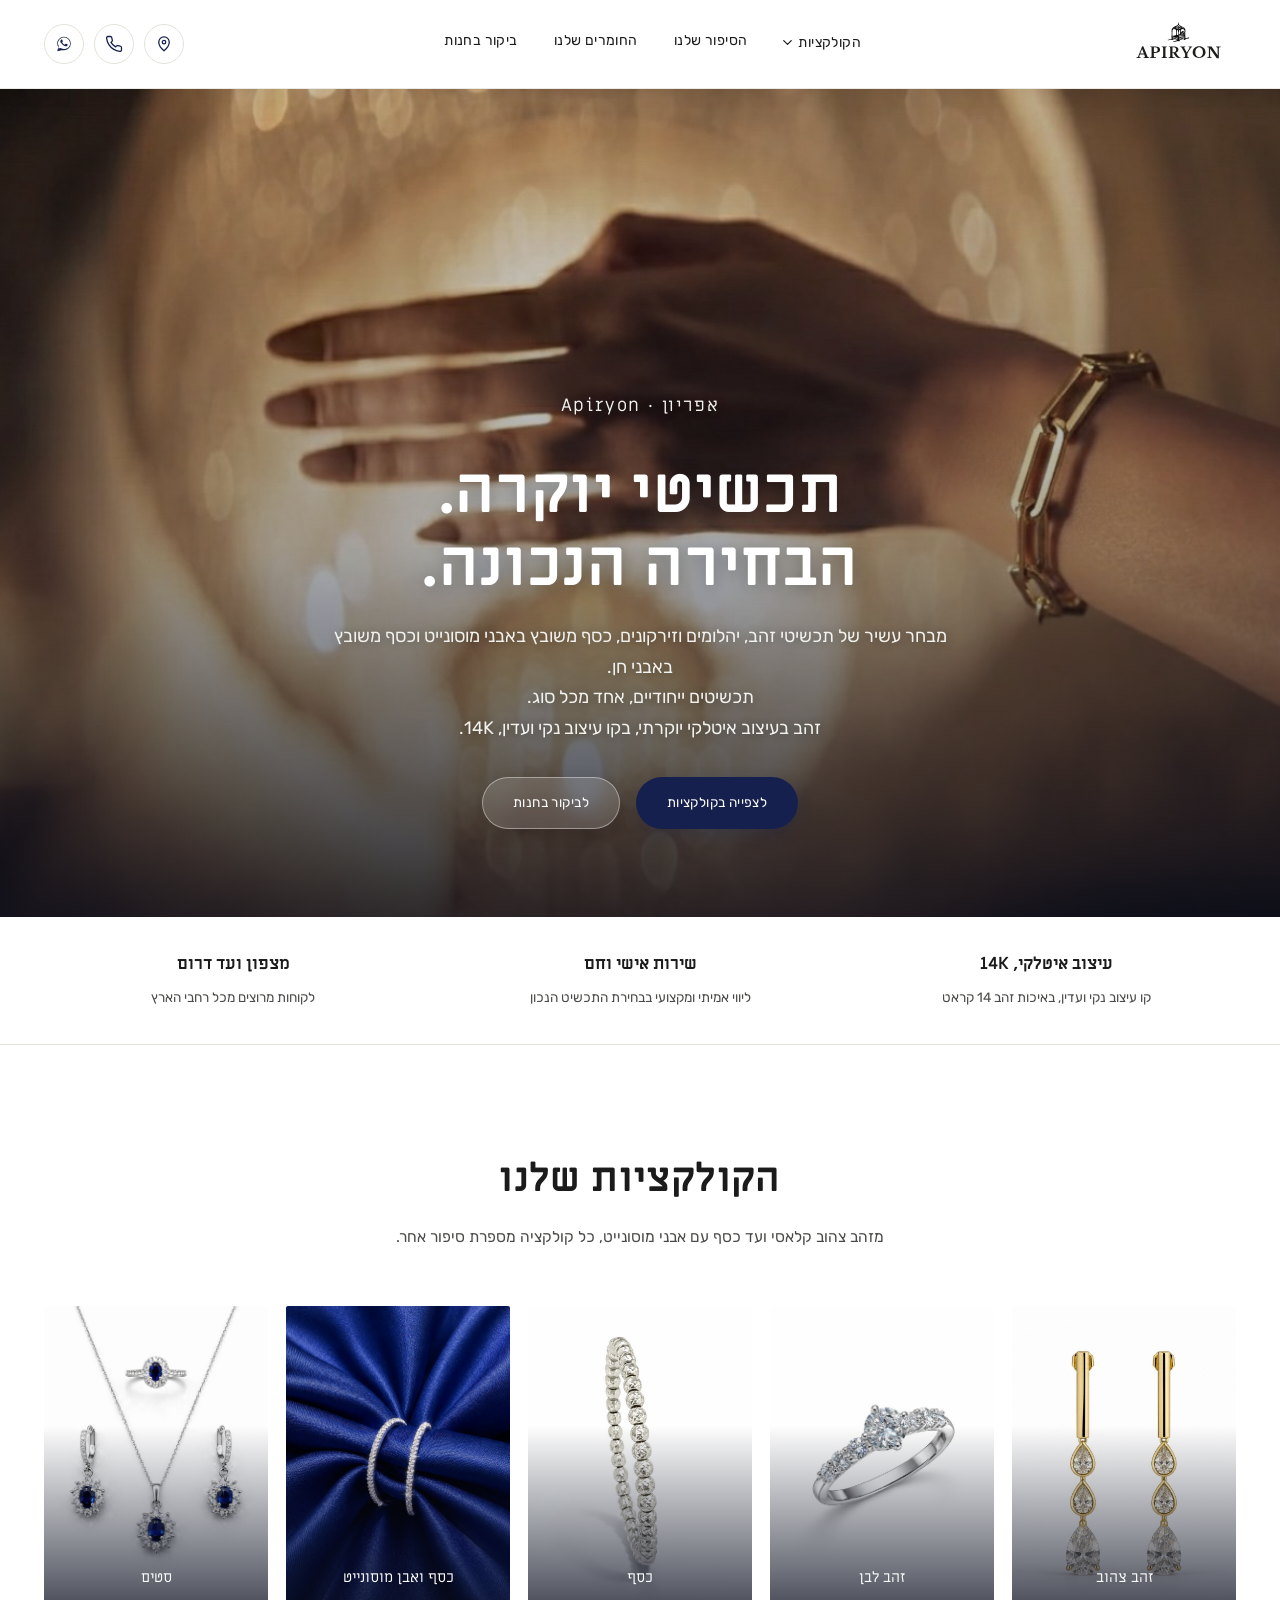
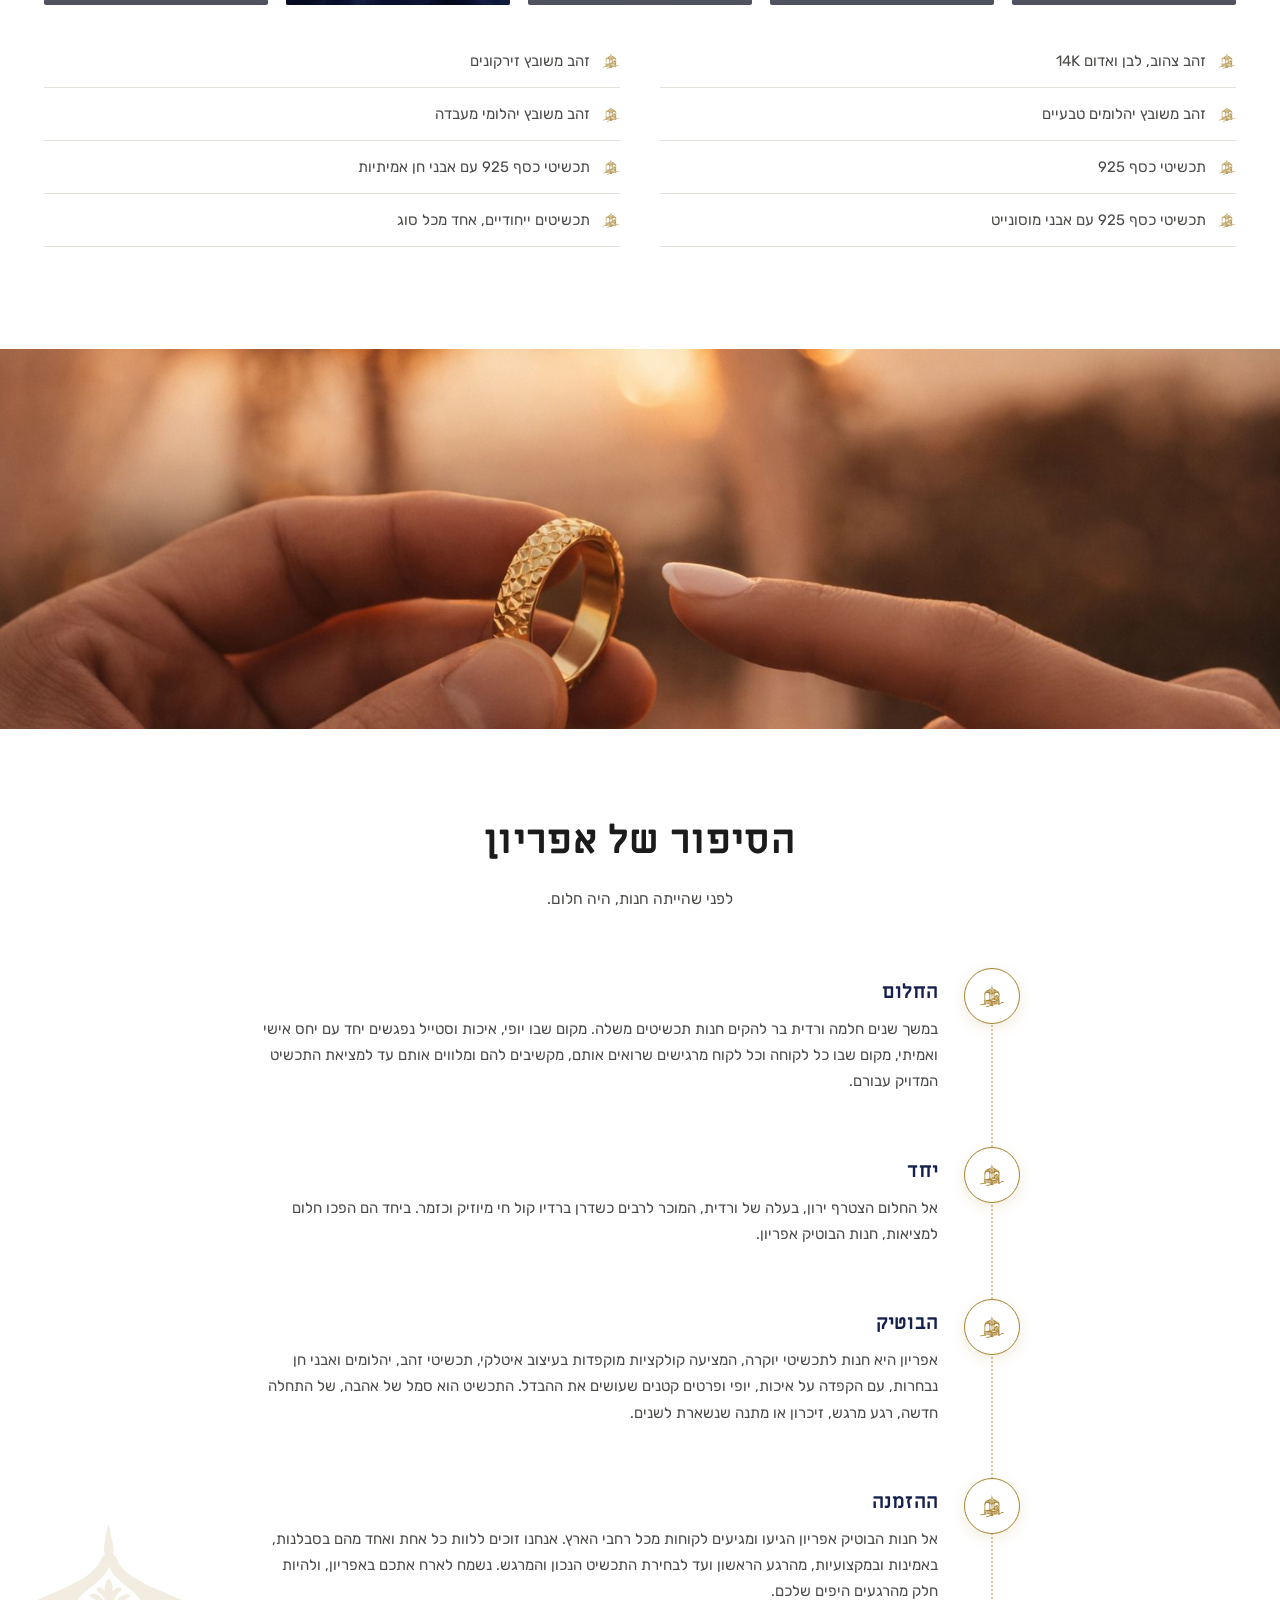
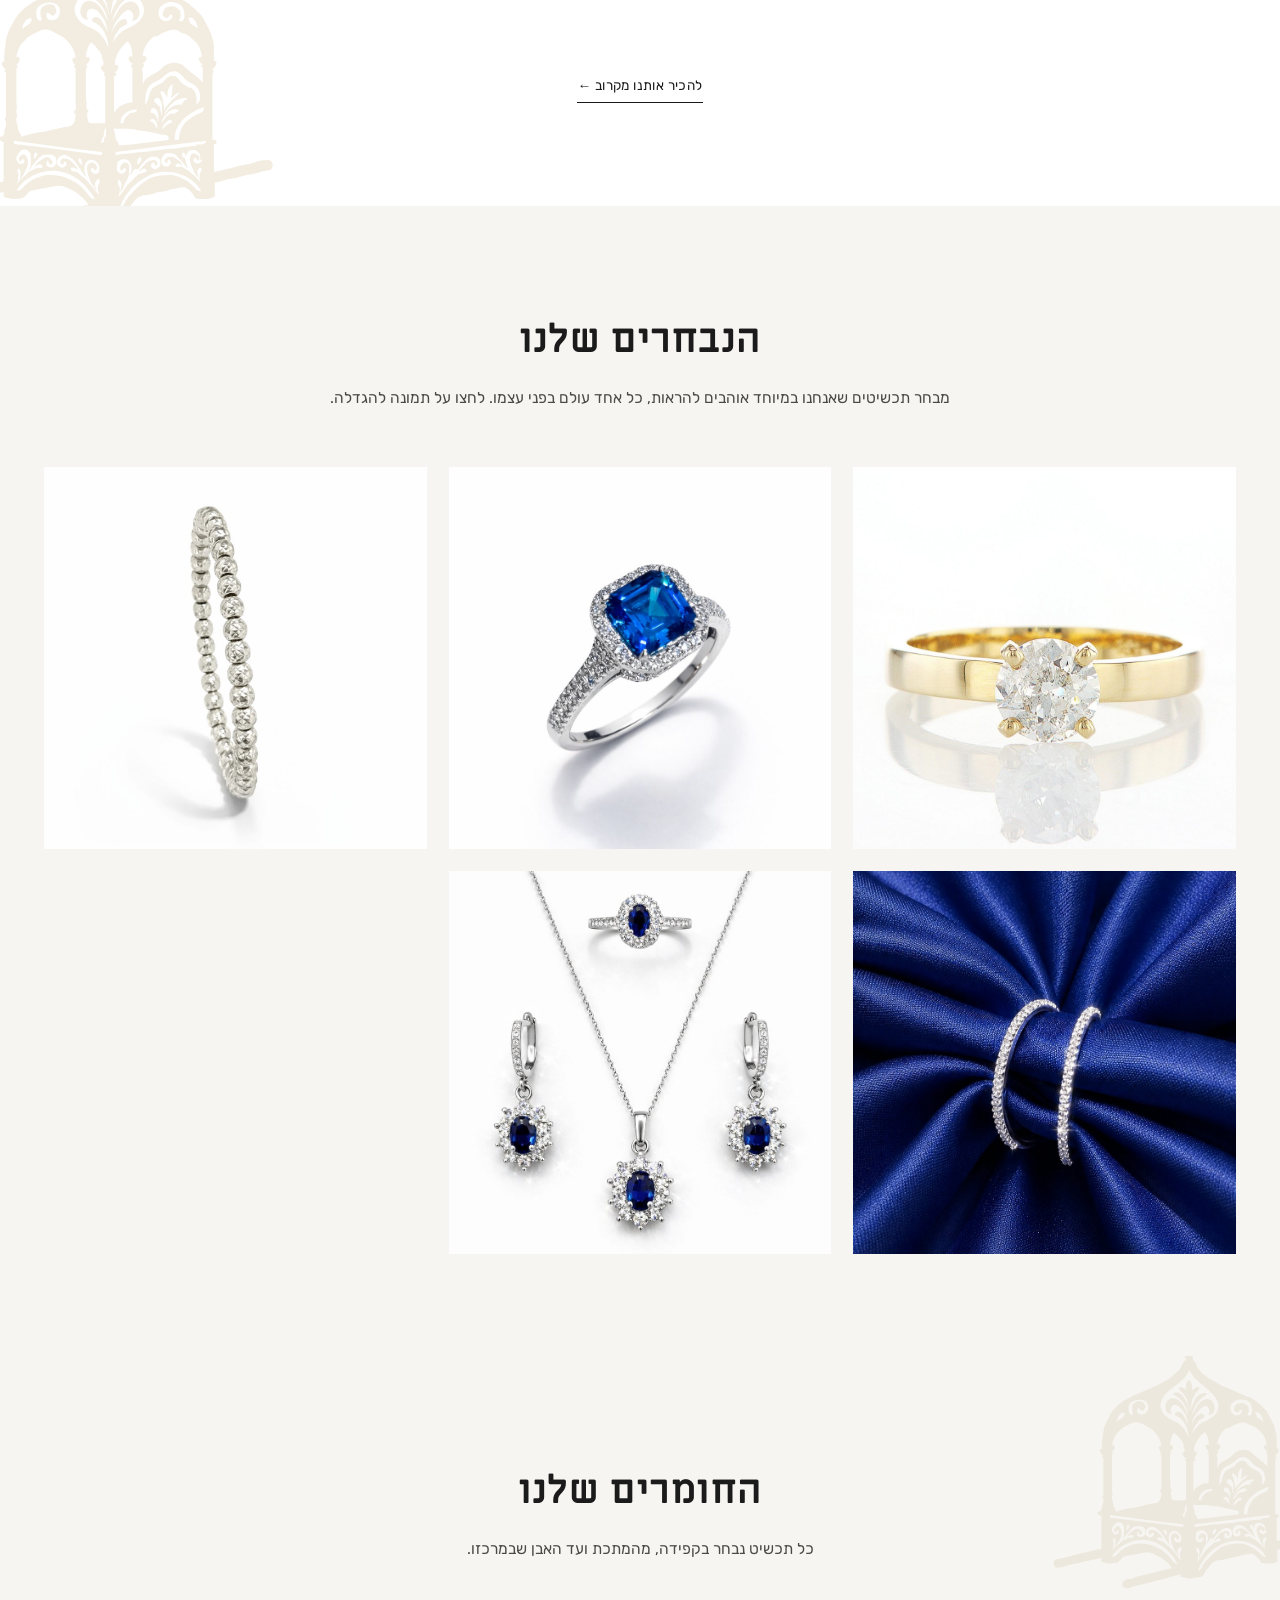
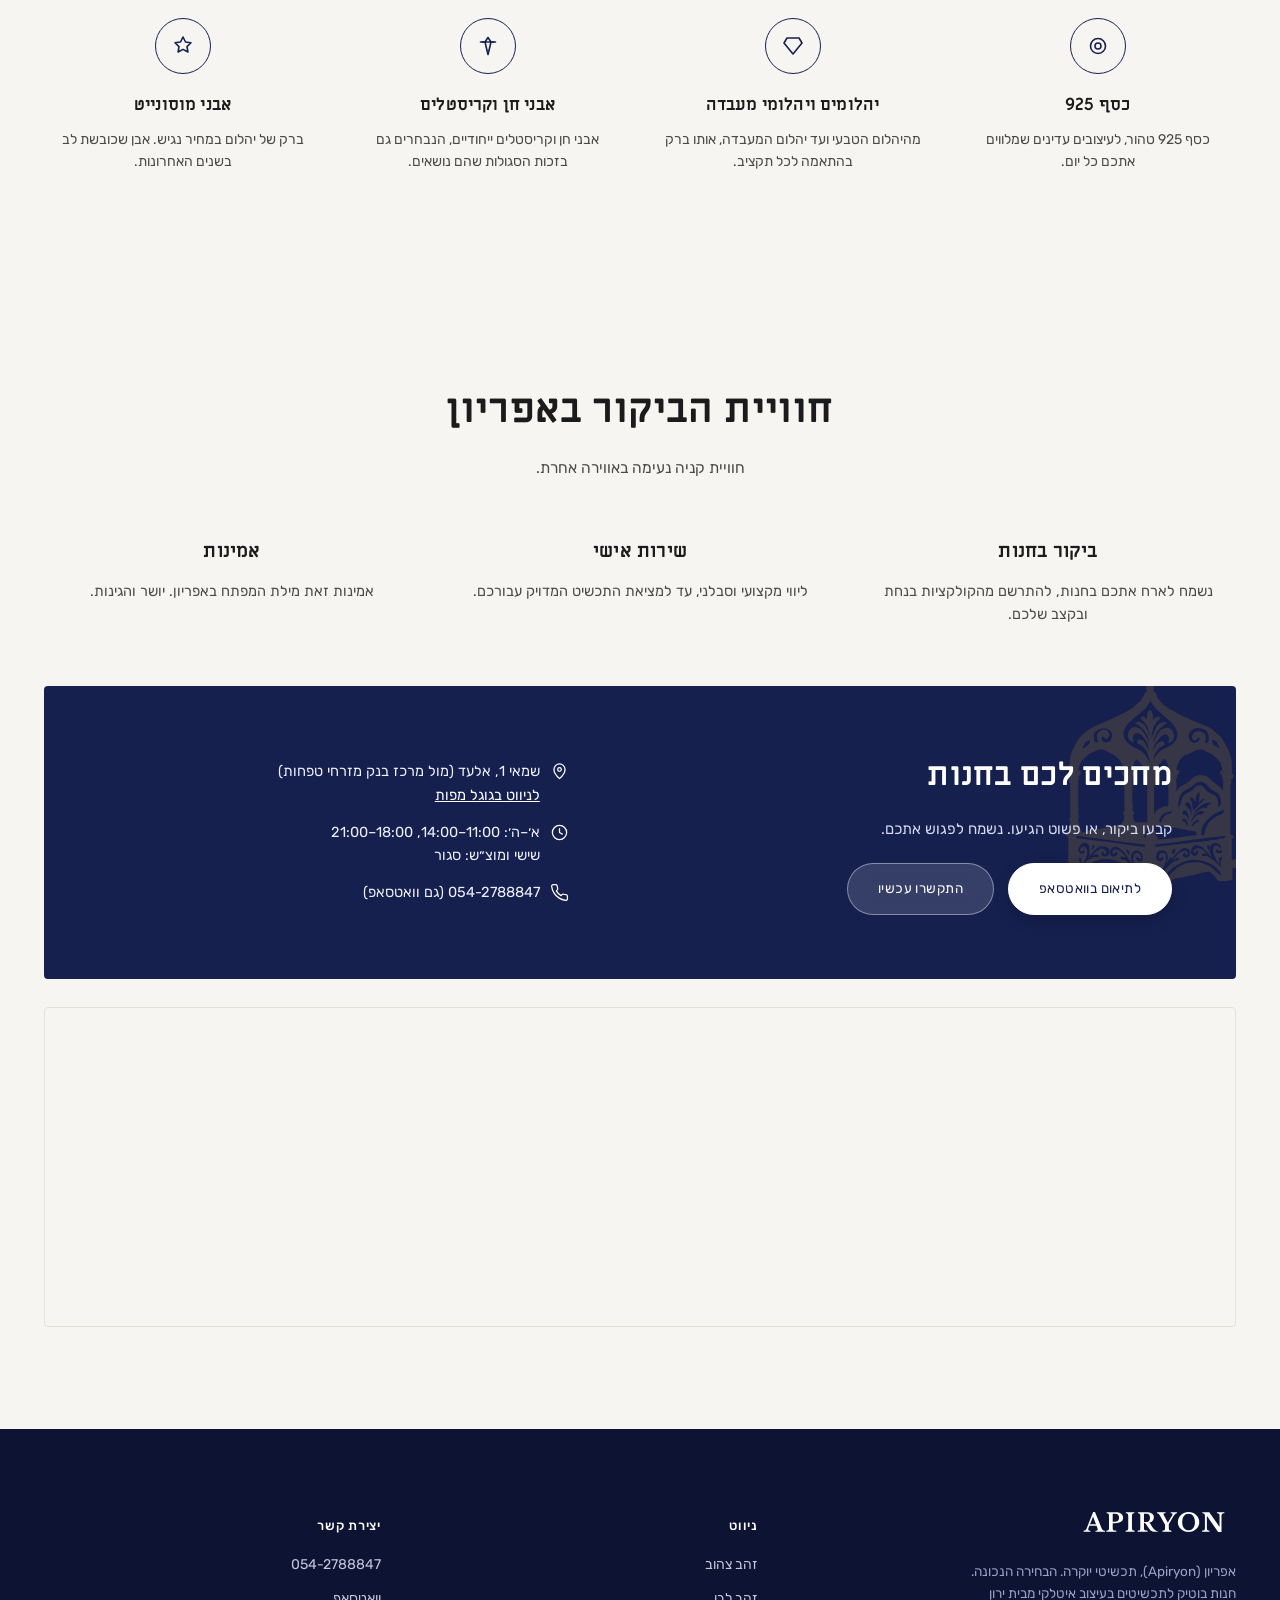
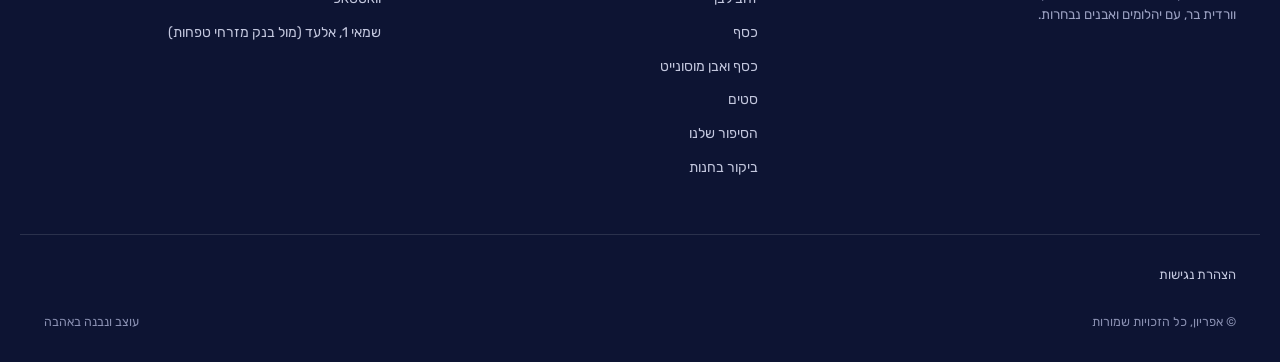
==== commit 9a0cbb2b: "הפחתת חזרתיות: כרטיס כסף 925 חדש במקום כפילות, הבדלה בין כרטיסי ביקור/שירות אישי" ====
--- a/index.html
+++ b/index.html
@@ -284,9 +284,9 @@
       </div>
       <div class="mat-grid">
         <div class="mat-card">
-          <div class="icon"><svg viewBox="0 0 24 24" fill="none" stroke-width="1.6" stroke-linecap="round" stroke-linejoin="round"><path d="M6 4h12l3 5-9 11L3 9l3-5Z"/><path d="M3 9h18M9 4l3 5 3-5M12 9l-2.5 11M12 9l2.5 11"/></svg></div>
-          <h3>עיצוב איטלקי, 14K</h3>
-          <p>קו עיצוב נקי ועדין, בהשראה איטלקית, מיוצר בזהב 14 קראט.</p>
+          <div class="icon"><svg viewBox="0 0 24 24" fill="none" stroke-width="1.6" stroke-linecap="round" stroke-linejoin="round"><circle cx="12" cy="12" r="7.5"/><circle cx="12" cy="12" r="3"/></svg></div>
+          <h3>כסף 925</h3>
+          <p>כסף 925 טהור, לעיצובים עדינים שמלווים אתכם כל יום.</p>
         </div>
         <div class="mat-card">
           <div class="icon"><svg viewBox="0 0 24 24" fill="none" stroke-width="1.6" stroke-linecap="round" stroke-linejoin="round"><path d="M6 4h12l3 5-9 11L3 9l3-5Z"/></svg></div>
@@ -316,11 +316,11 @@
       <div class="exp-grid">
         <div class="exp-card">
           <h3>ביקור בחנות</h3>
-          <p>נשמח לארח אתכם ולהתאים לכם את התכשיט המושלם, בקצב שלכם ובליווי אישי.</p>
+          <p>נשמח לארח אתכם בחנות, להתרשם מהקולקציות בנחת ובקצב שלכם.</p>
         </div>
         <div class="exp-card">
           <h3>שירות אישי</h3>
-          <p>יחס אישי והתאמת התכשיט ללקוחה.</p>
+          <p>ליווי מקצועי וסבלני, עד למציאת התכשיט המדויק עבורכם.</p>
         </div>
         <div class="exp-card">
           <h3>אמינות</h3>
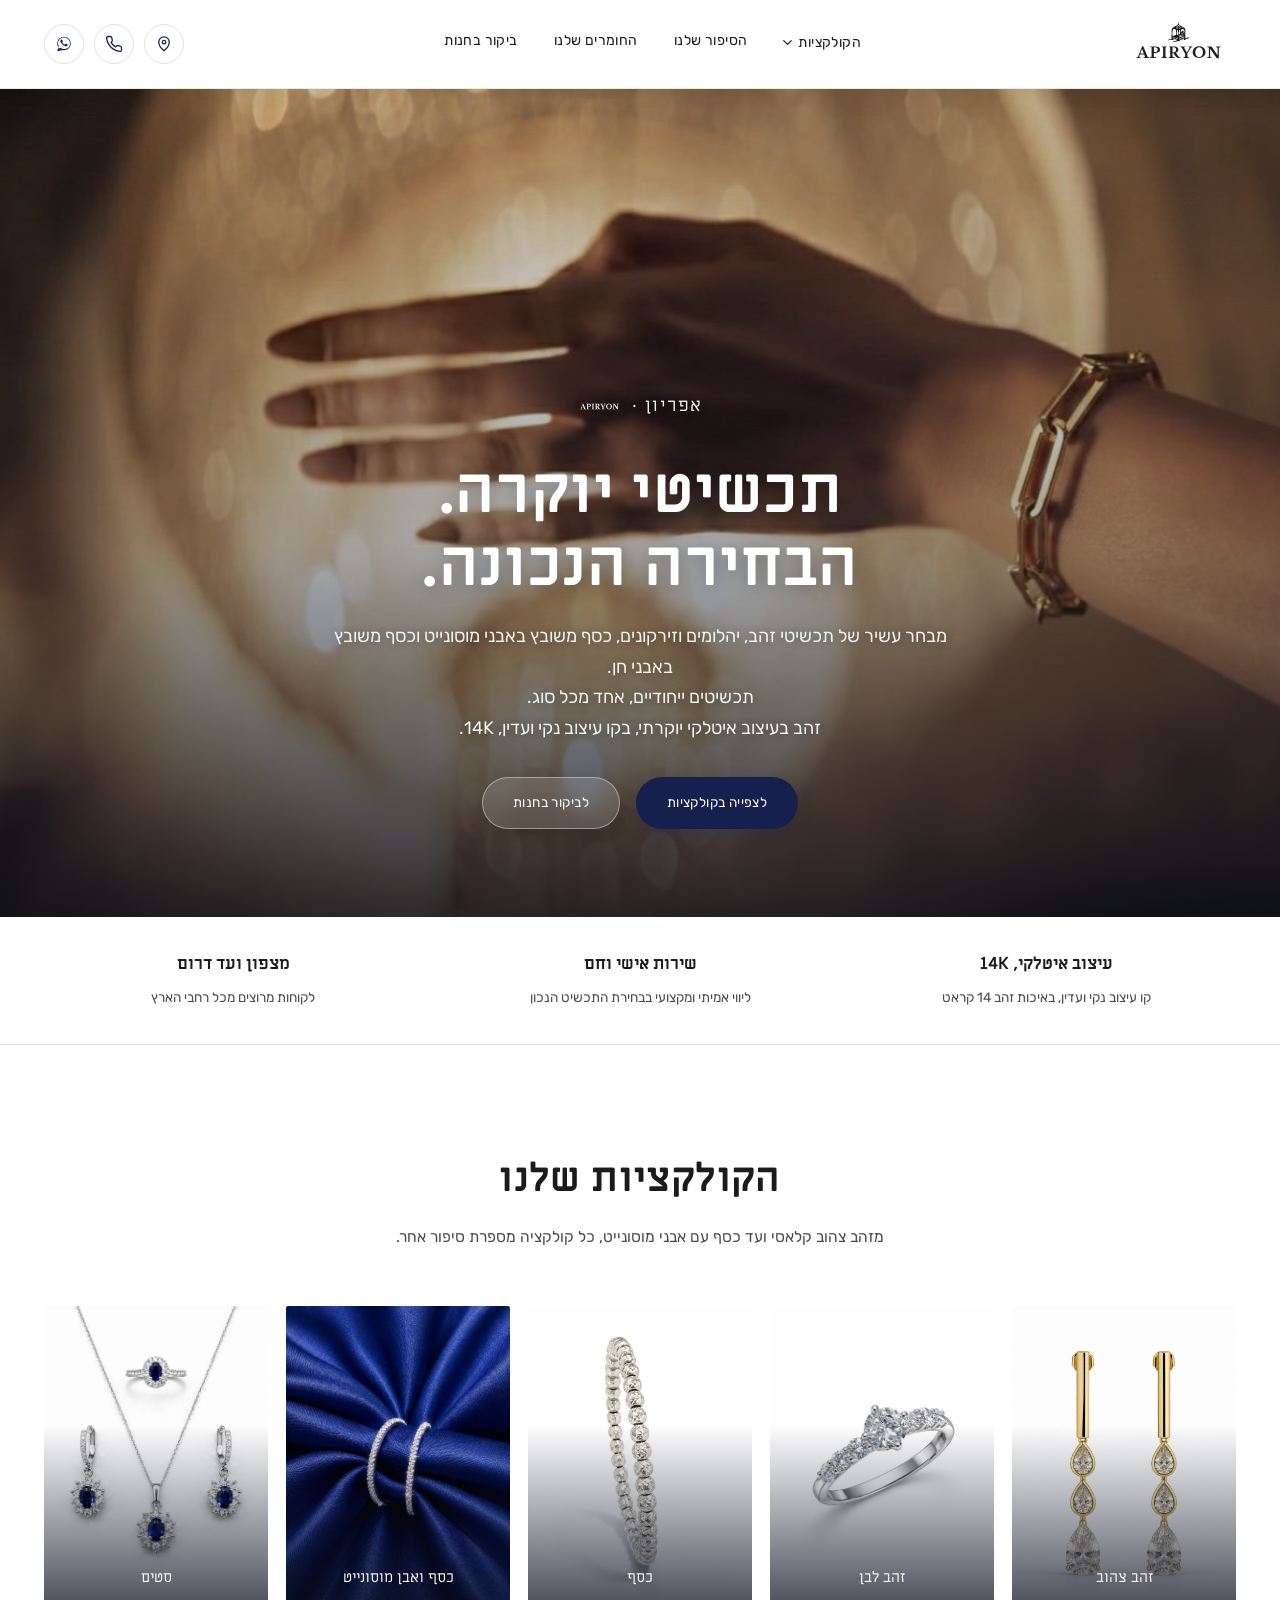
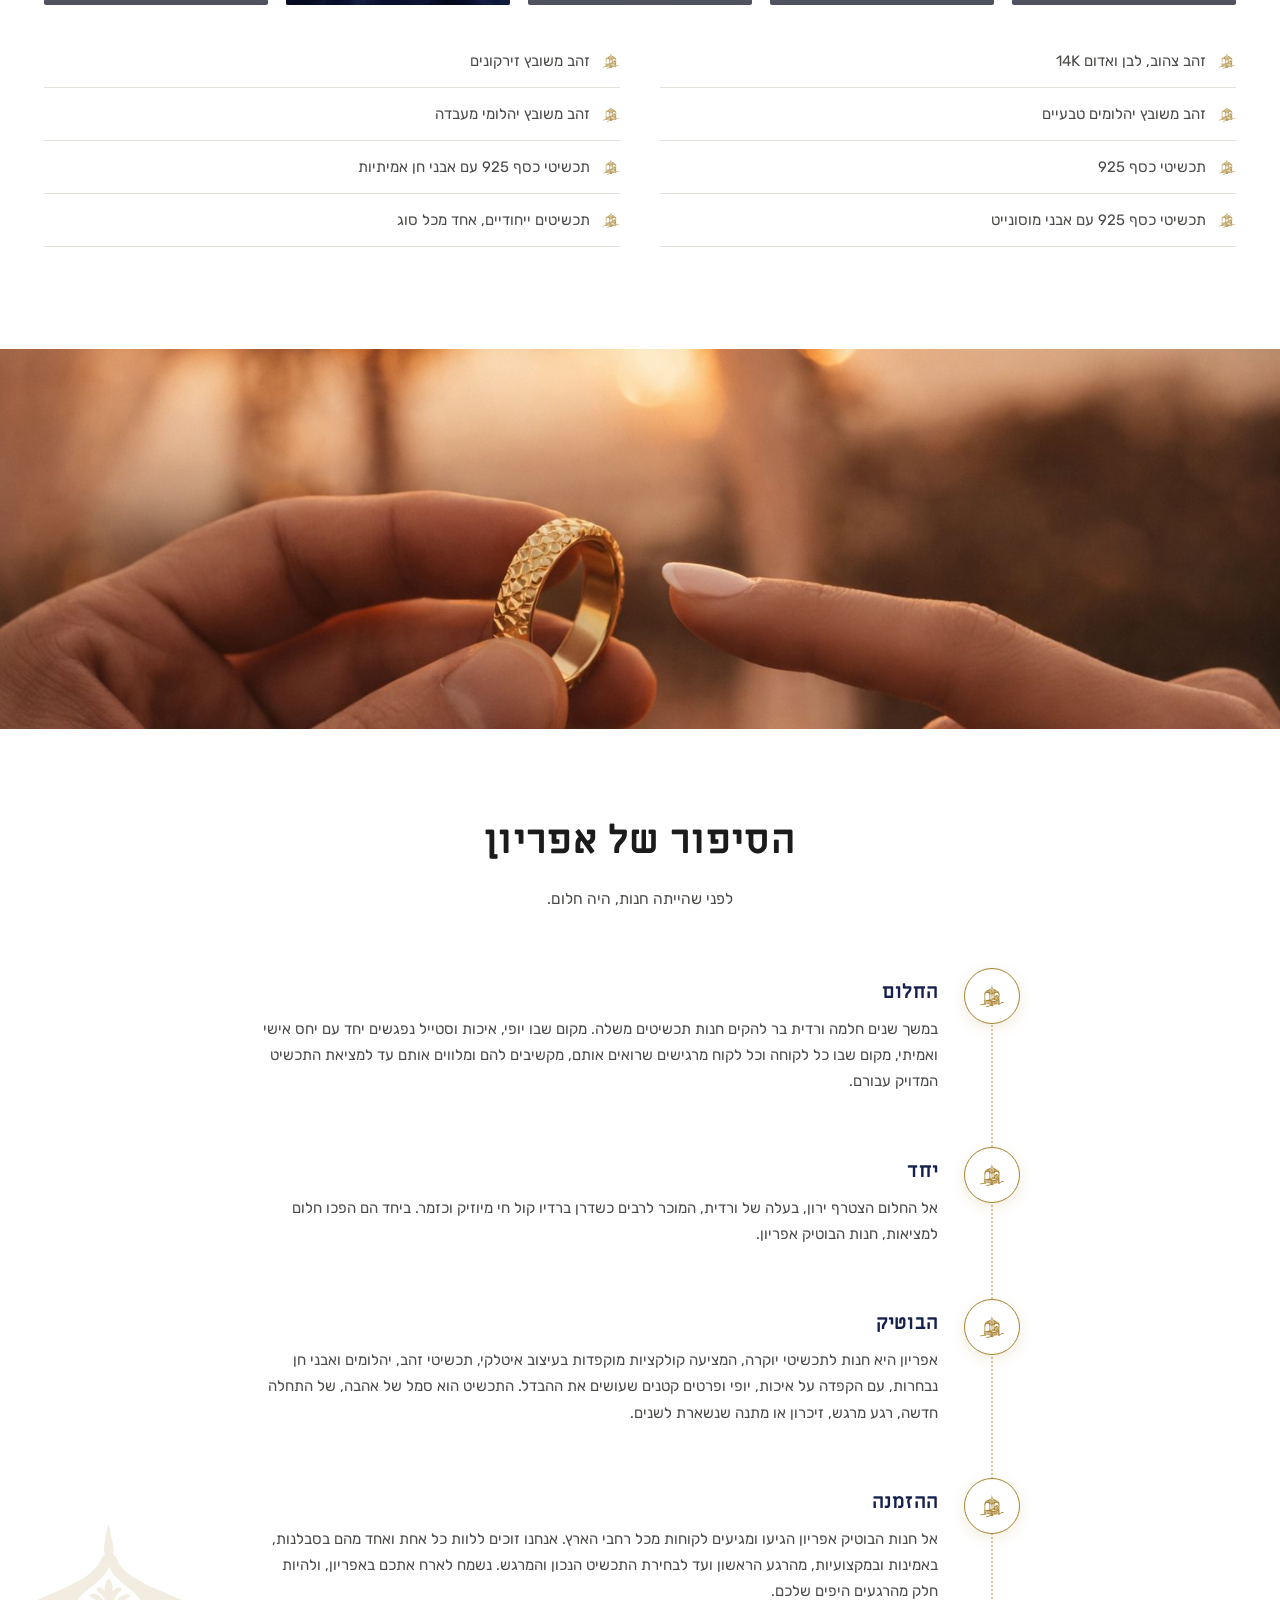
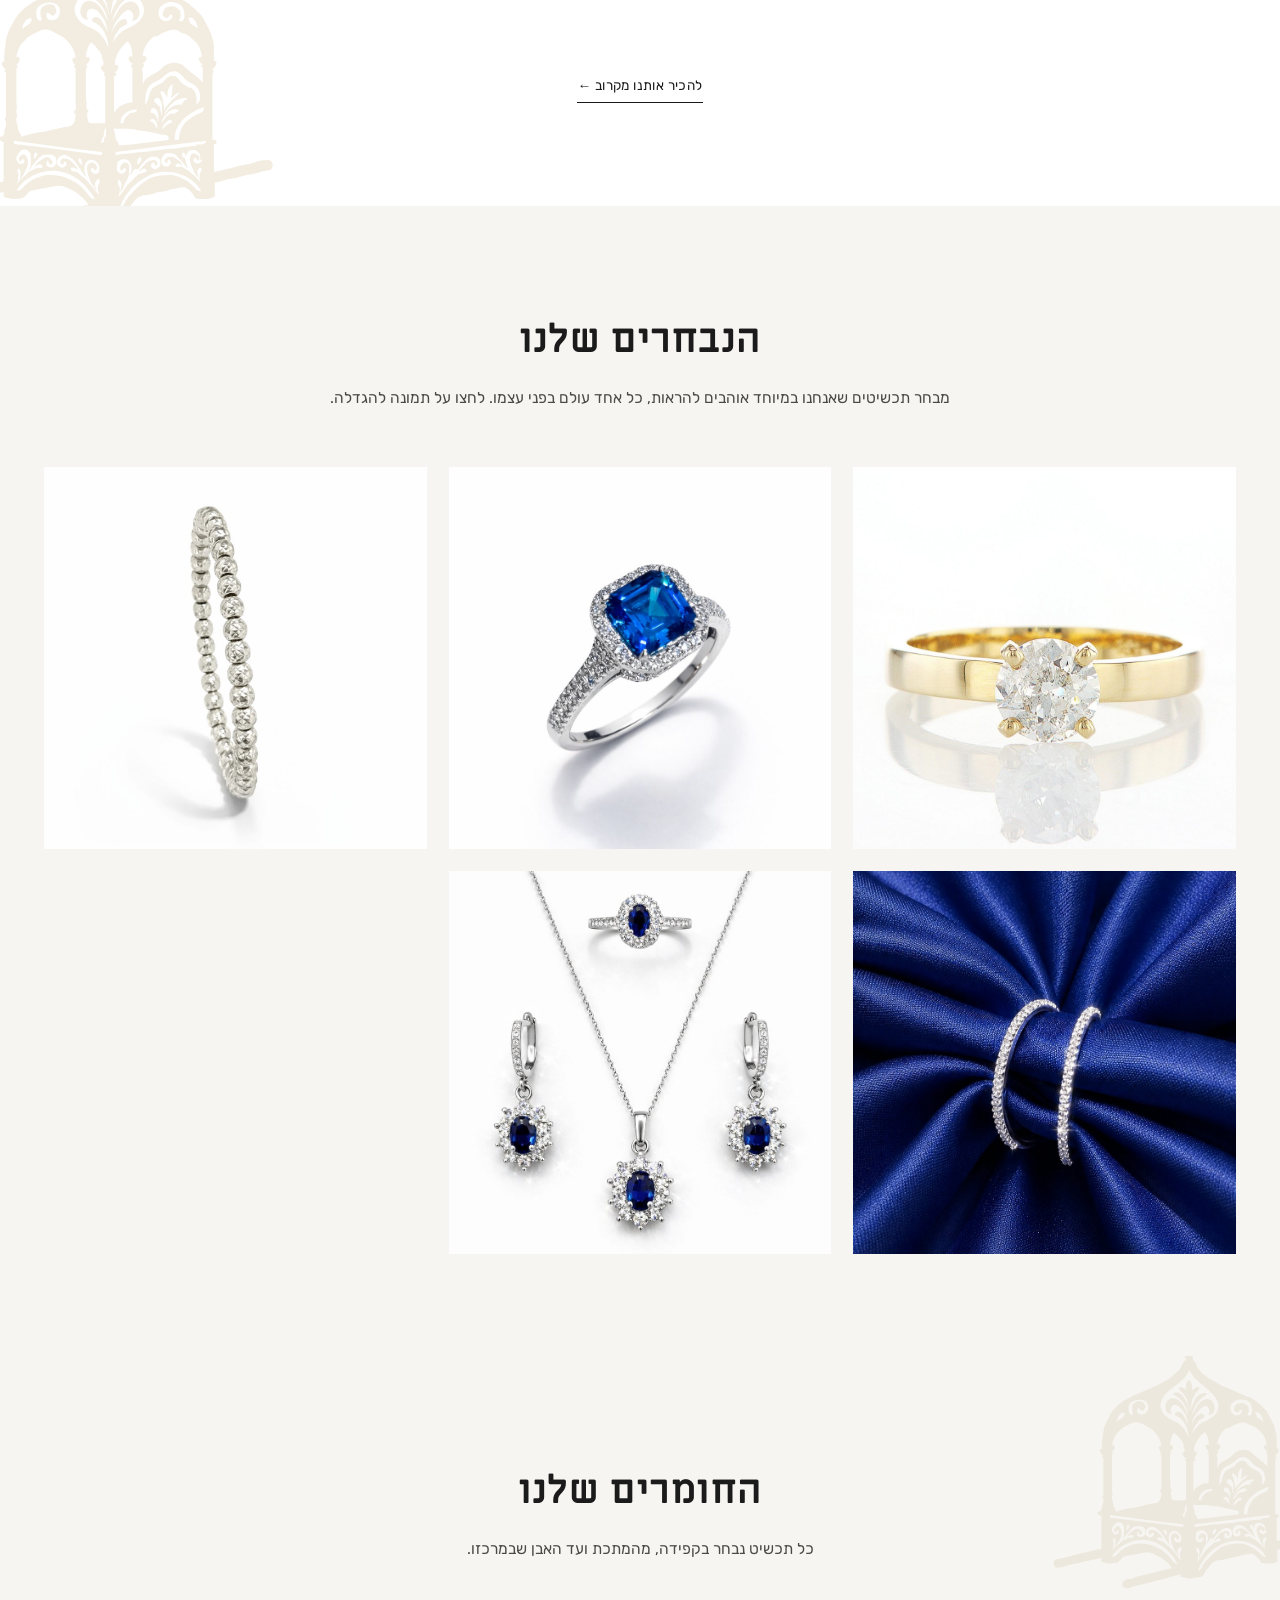
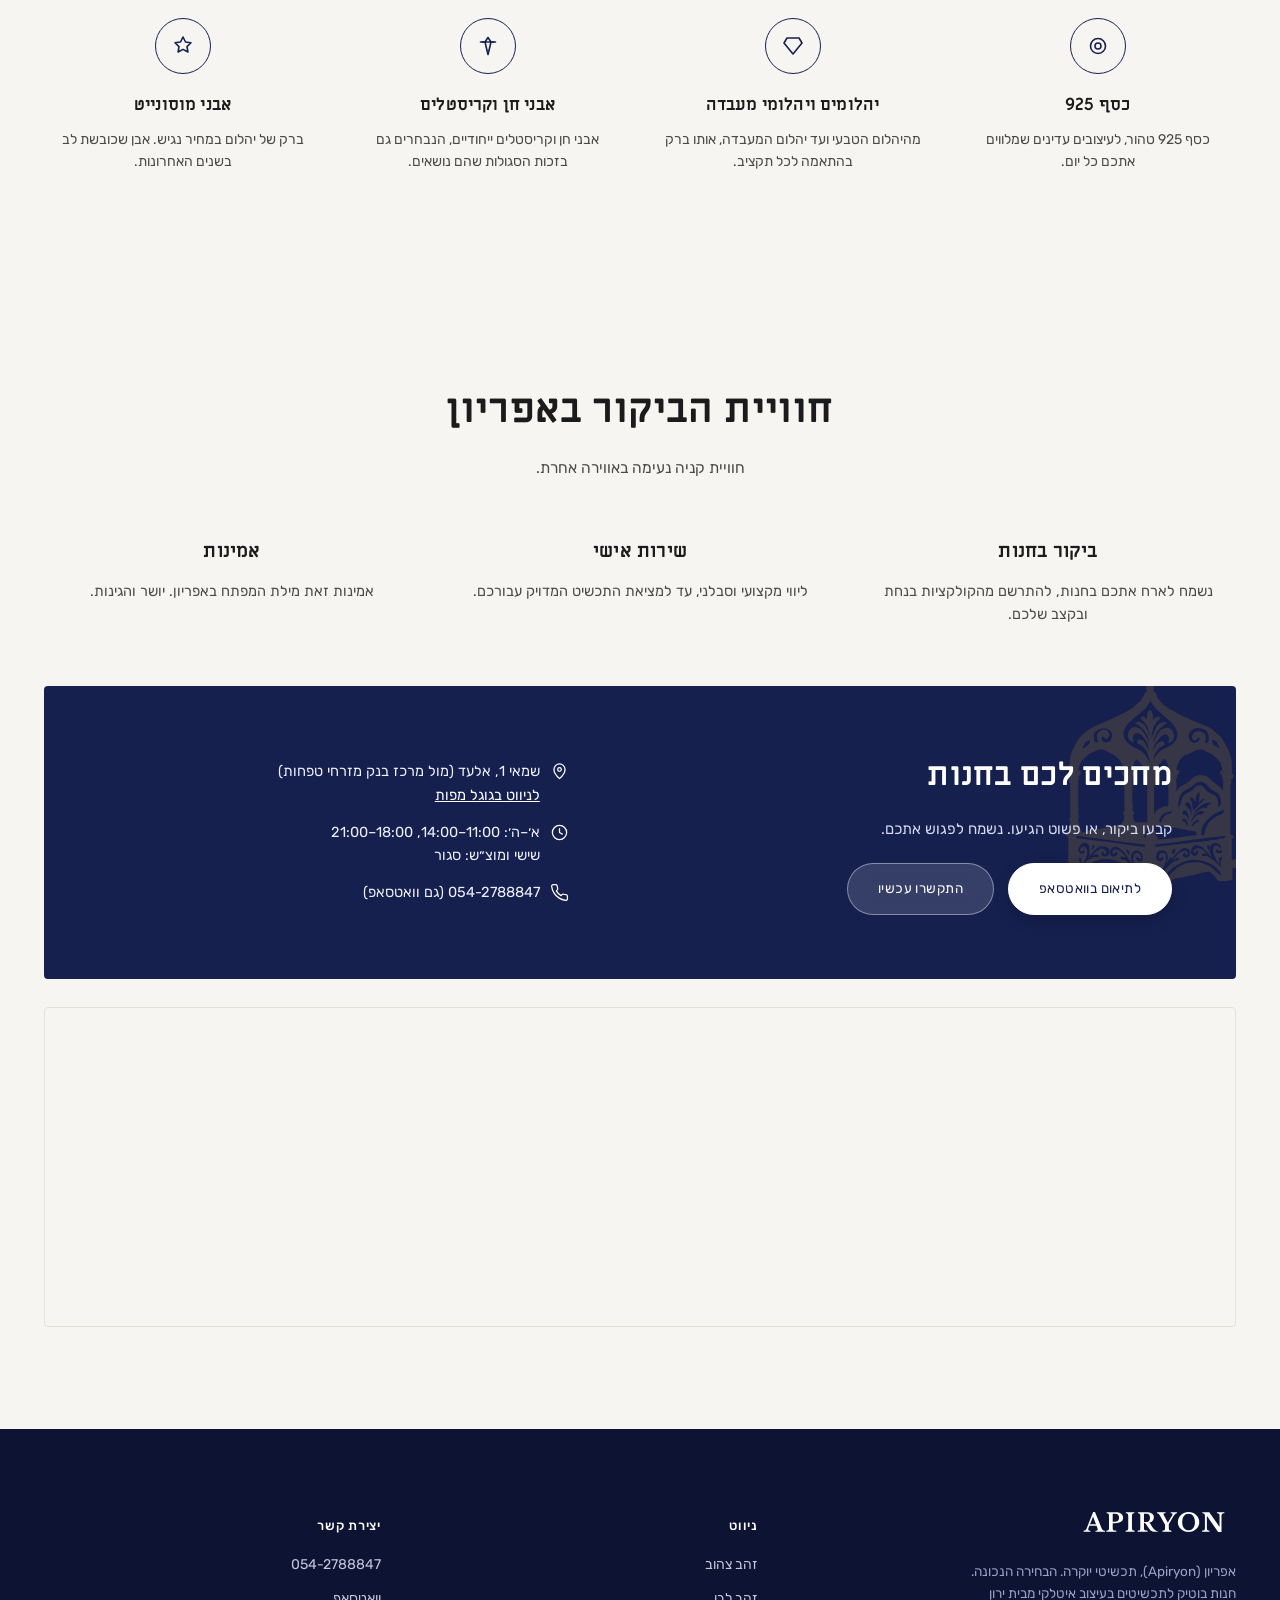
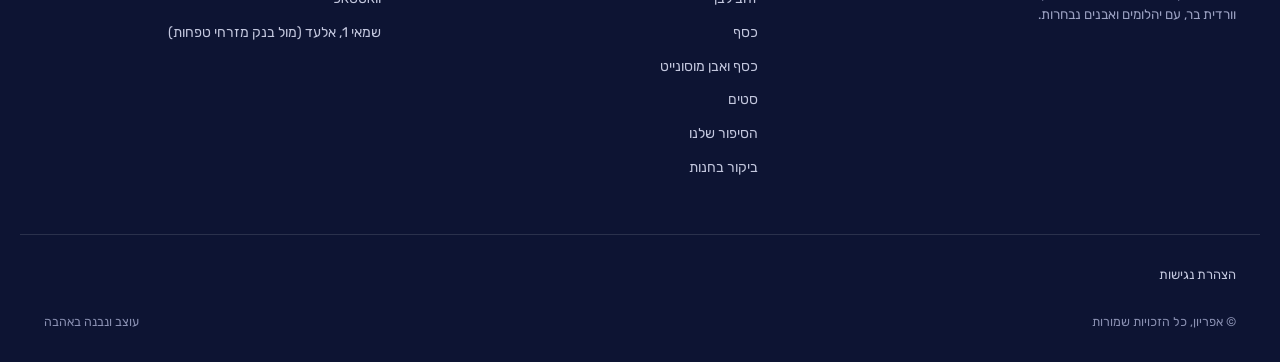
==== commit 384635f1: "אייקון פתיחה: לוגו APIRYON אמיתי במקום טקסט, צמוד יותר לכותרת" ====
--- a/index.html
+++ b/index.html
@@ -129,7 +129,10 @@
 
   <div class="hero" id="home">
     <div class="hero-inner container">
-      <p class="hero-eyebrow">אפריון · Apiryon</p>
+      <p class="hero-eyebrow">
+        <span>אפריון ·</span>
+        <img src="images/logo/apiryon-wordmark-white.svg" alt="Apiryon" class="eyebrow-logo">
+      </p>
       <h1>תכשיטי יוקרה.<br>הבחירה הנכונה.</h1>
       <p>מבחר עשיר של תכשיטי זהב, יהלומים וזירקונים, כסף משובץ באבני מוסונייט וכסף משובץ באבני חן.<br>תכשיטים ייחודיים, אחד מכל סוג.<br>זהב בעיצוב איטלקי יוקרתי, בקו עיצוב נקי ועדין, 14K.</p>
       <div class="hero-ctas">
--- a/assets/style.css
+++ b/assets/style.css
@@ -121,9 +121,12 @@
 }
 .hero-inner{position:relative;z-index:2;width:100%;padding-bottom:clamp(48px,7vw,88px);text-align:center;}
 .hero-eyebrow{
-  color:#f1f1ee;font-size:clamp(19px,2.4vw,24px);font-family:var(--serif);letter-spacing:.1em;margin:0 auto 8px;
+  display:flex;align-items:center;justify-content:center;gap:10px;
+  color:#f1f1ee;font-size:clamp(19px,2.4vw,24px);font-family:var(--serif);letter-spacing:.1em;
+  line-height:1;margin:0 auto -4px;
   text-shadow:0 1px 8px rgba(0,0,0,.3);
 }
+.eyebrow-logo{height:.7em;width:auto;filter:drop-shadow(0 1px 6px rgba(0,0,0,.3));}
 .hero h1{
   color:#fff;font-size:clamp(34px,5.4vw,64px);line-height:1.15;
   text-shadow:0 2px 18px rgba(0,0,0,.35);margin:0 auto 18px;max-width:820px;
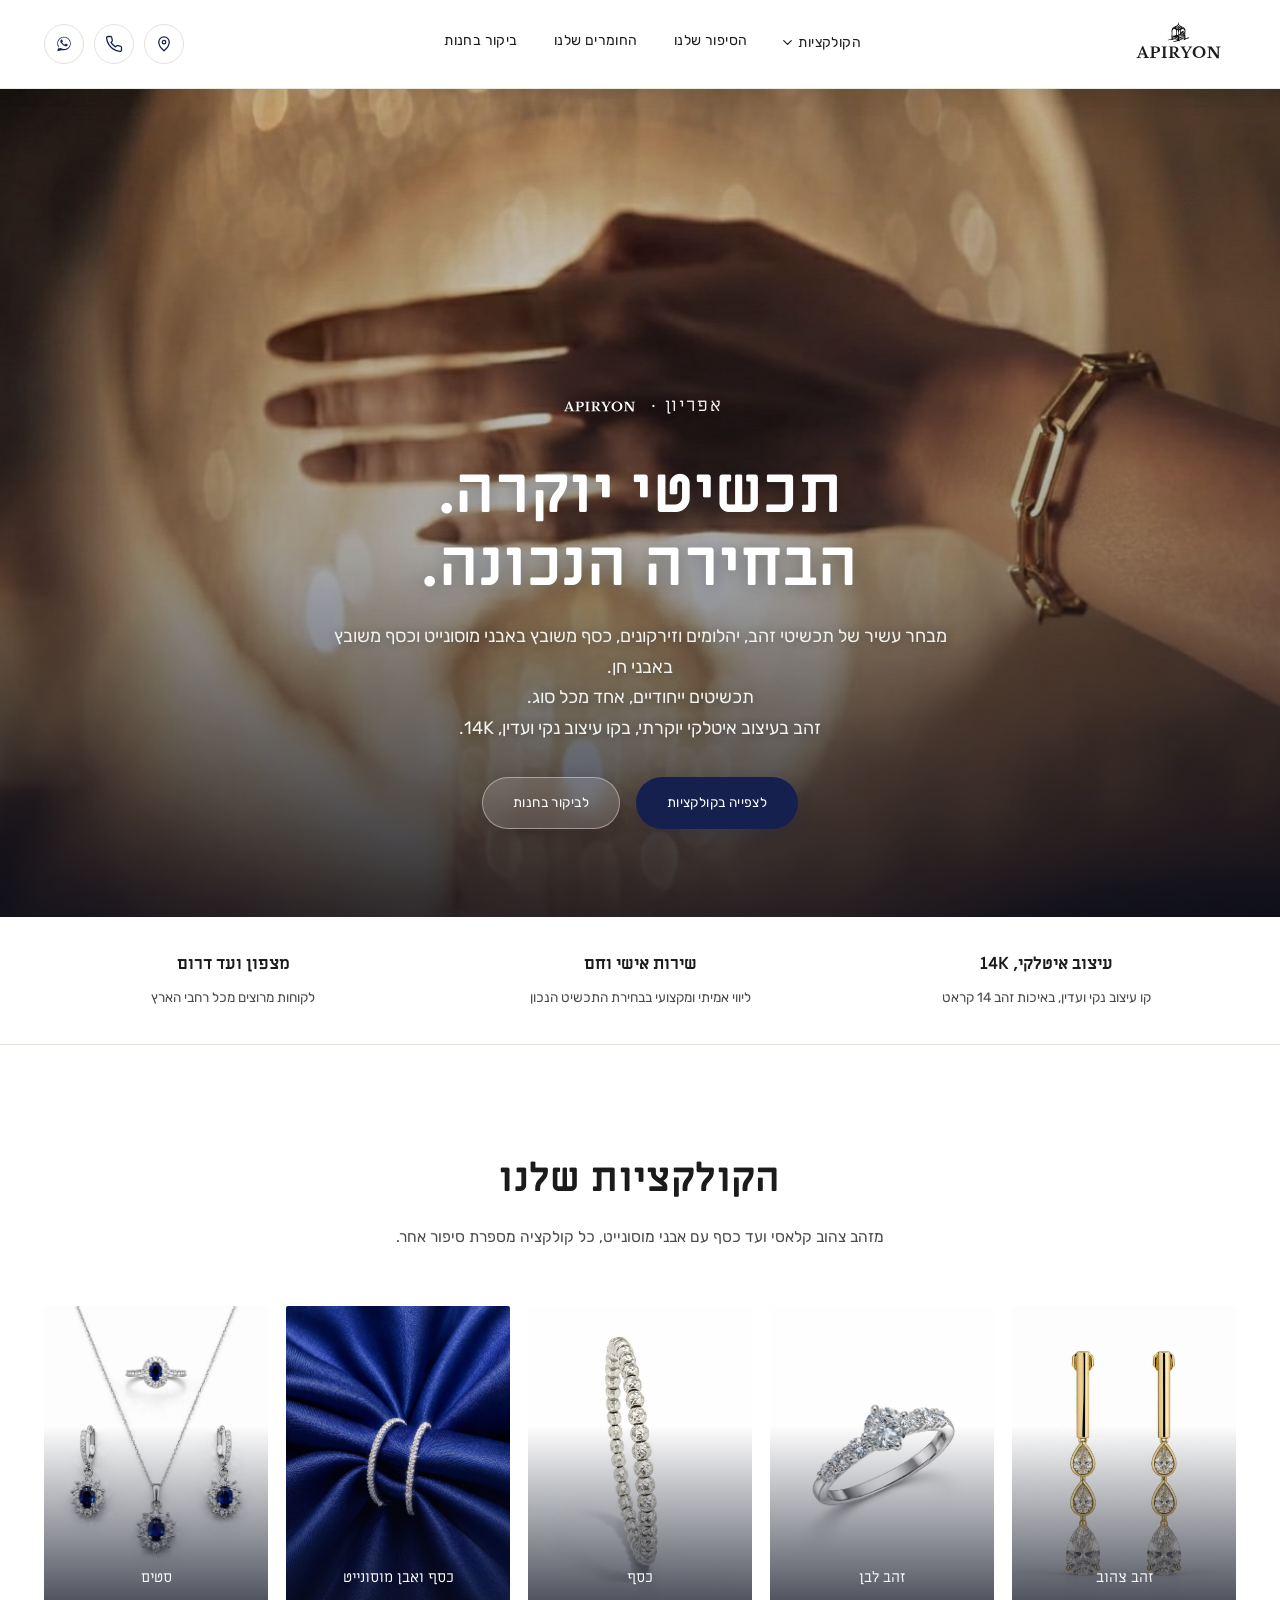
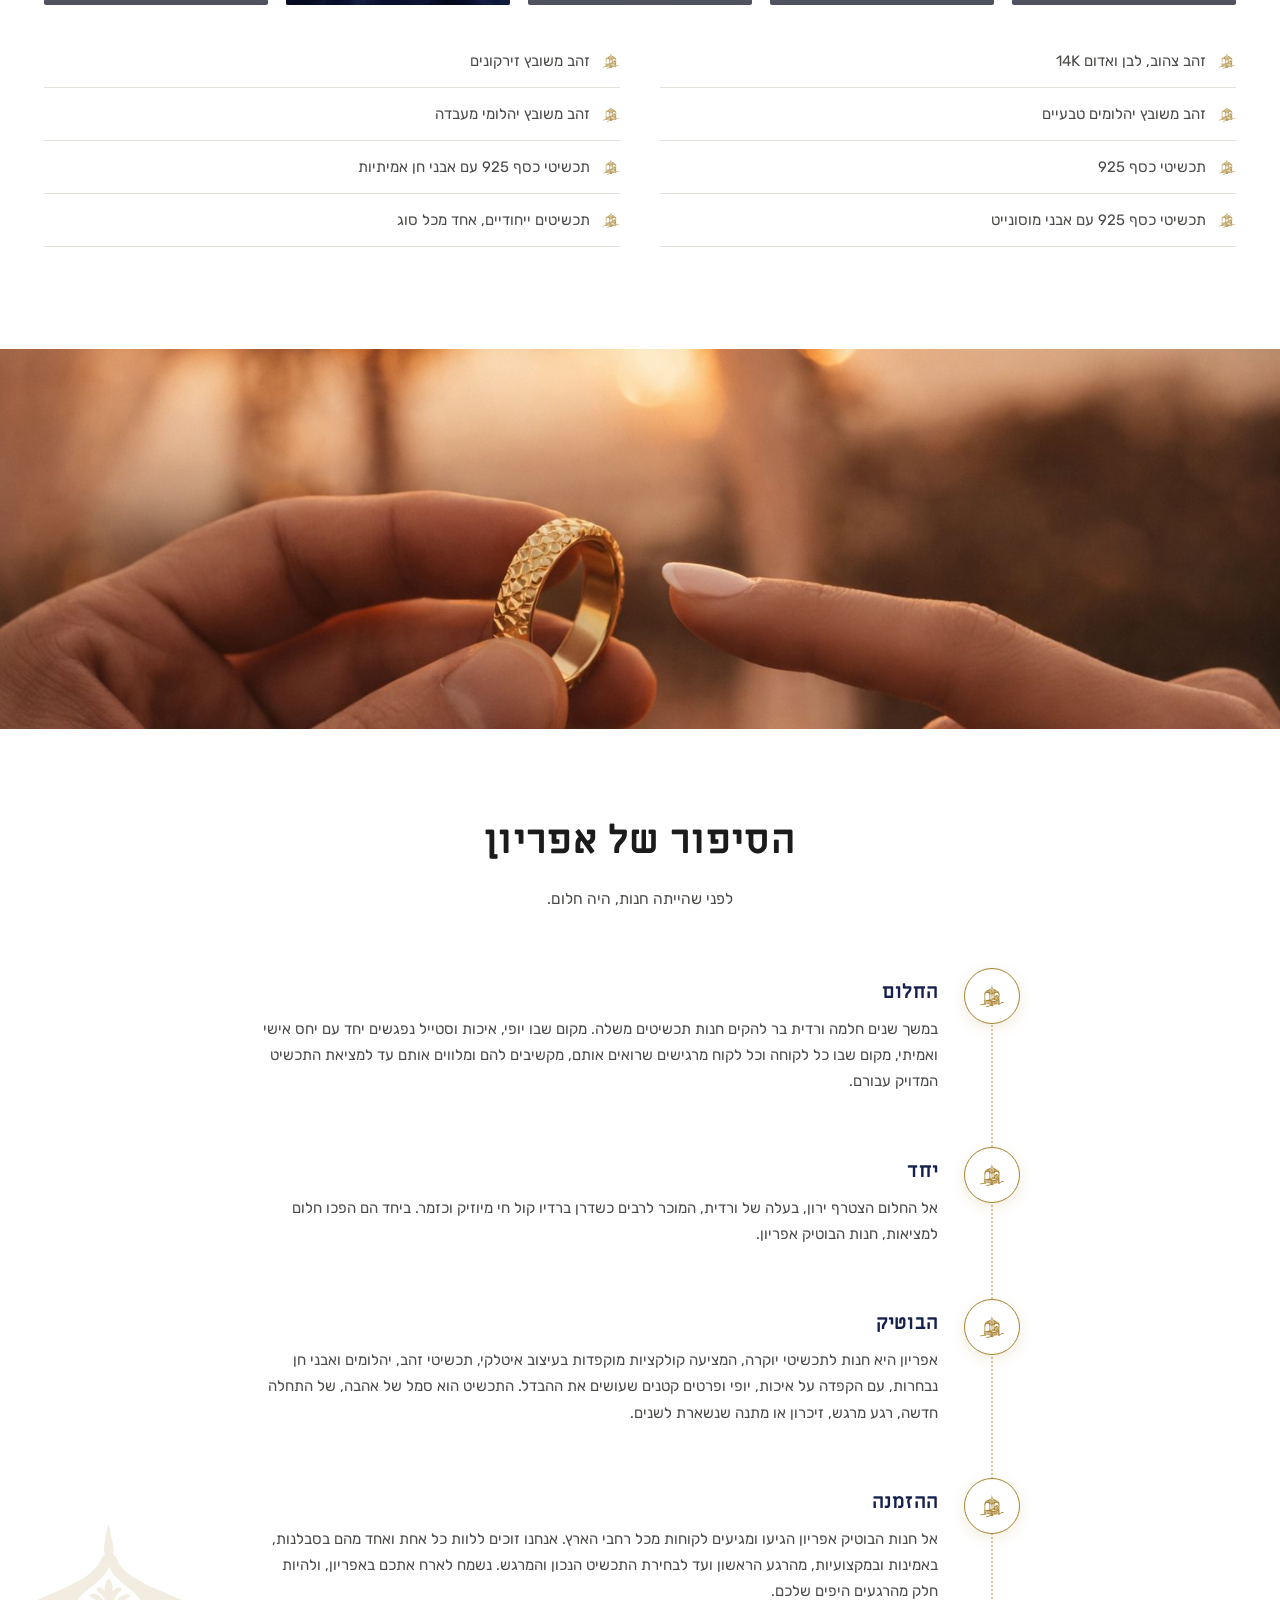
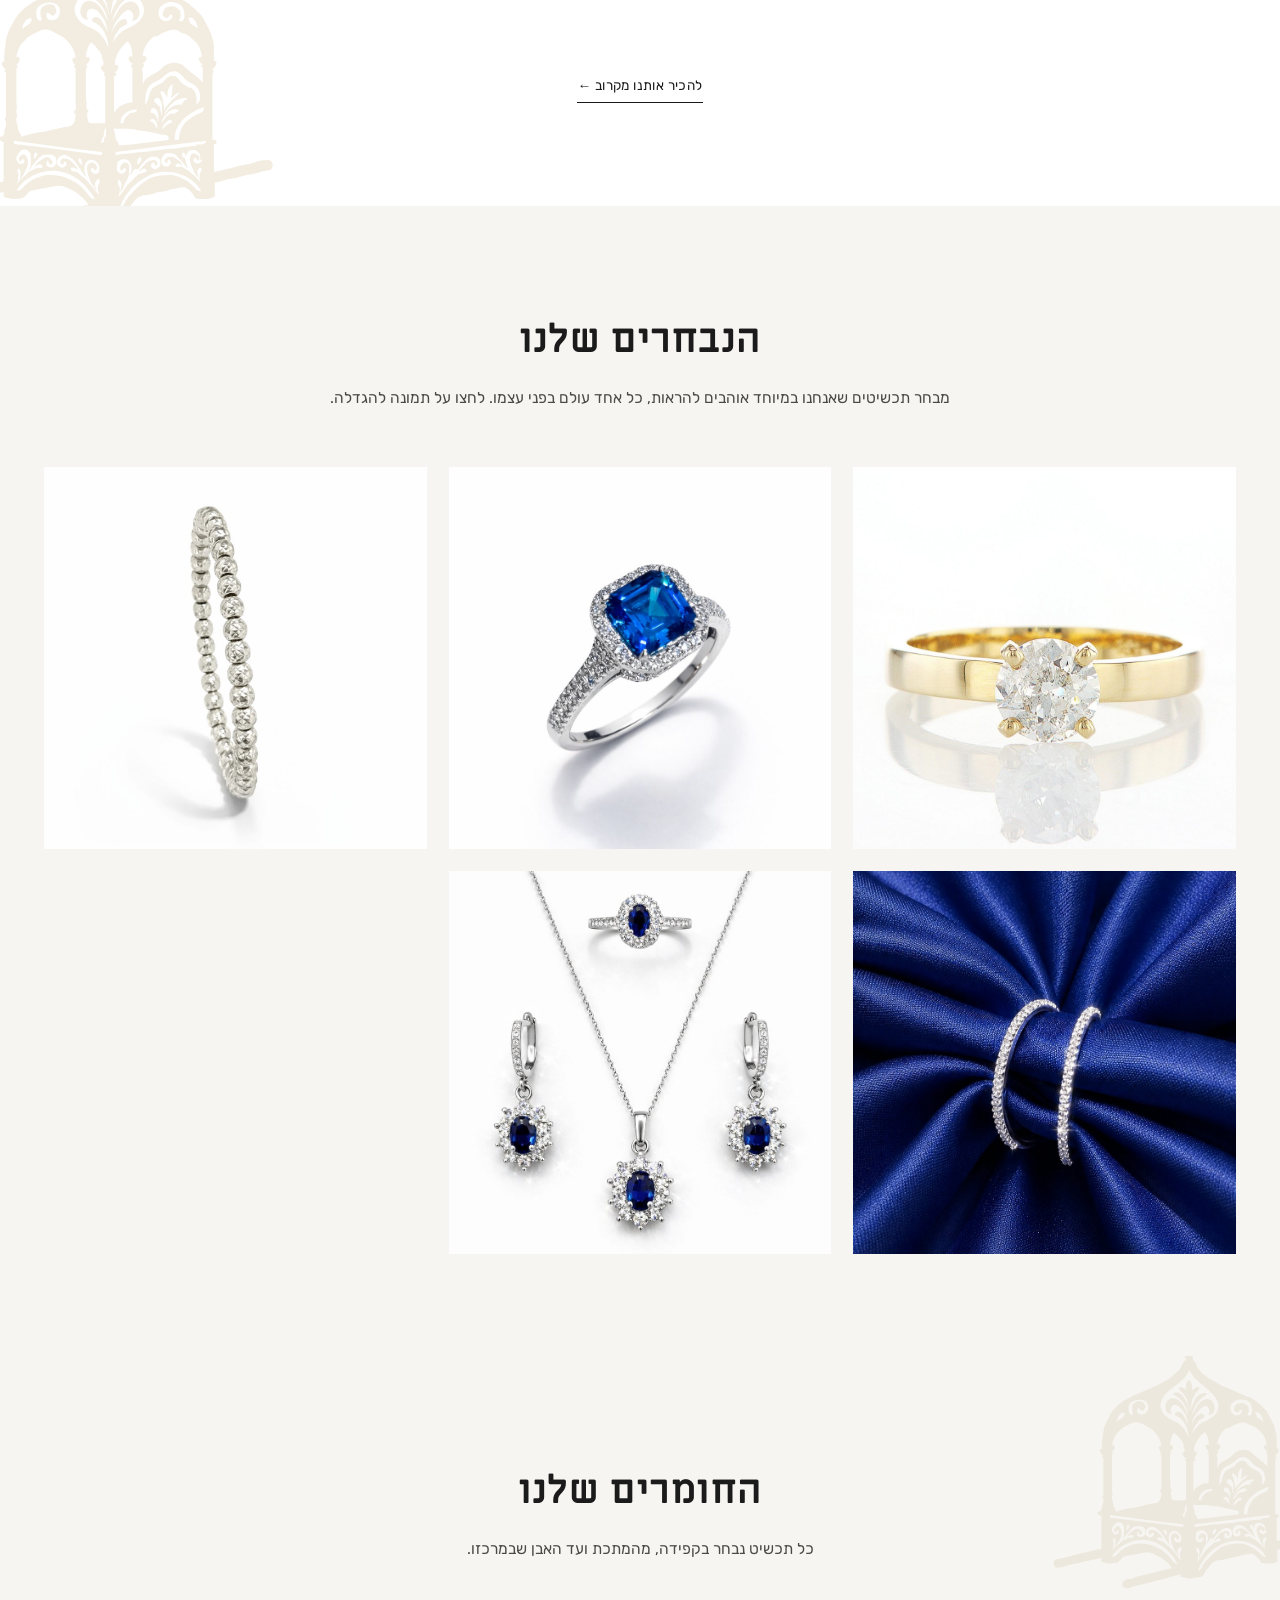
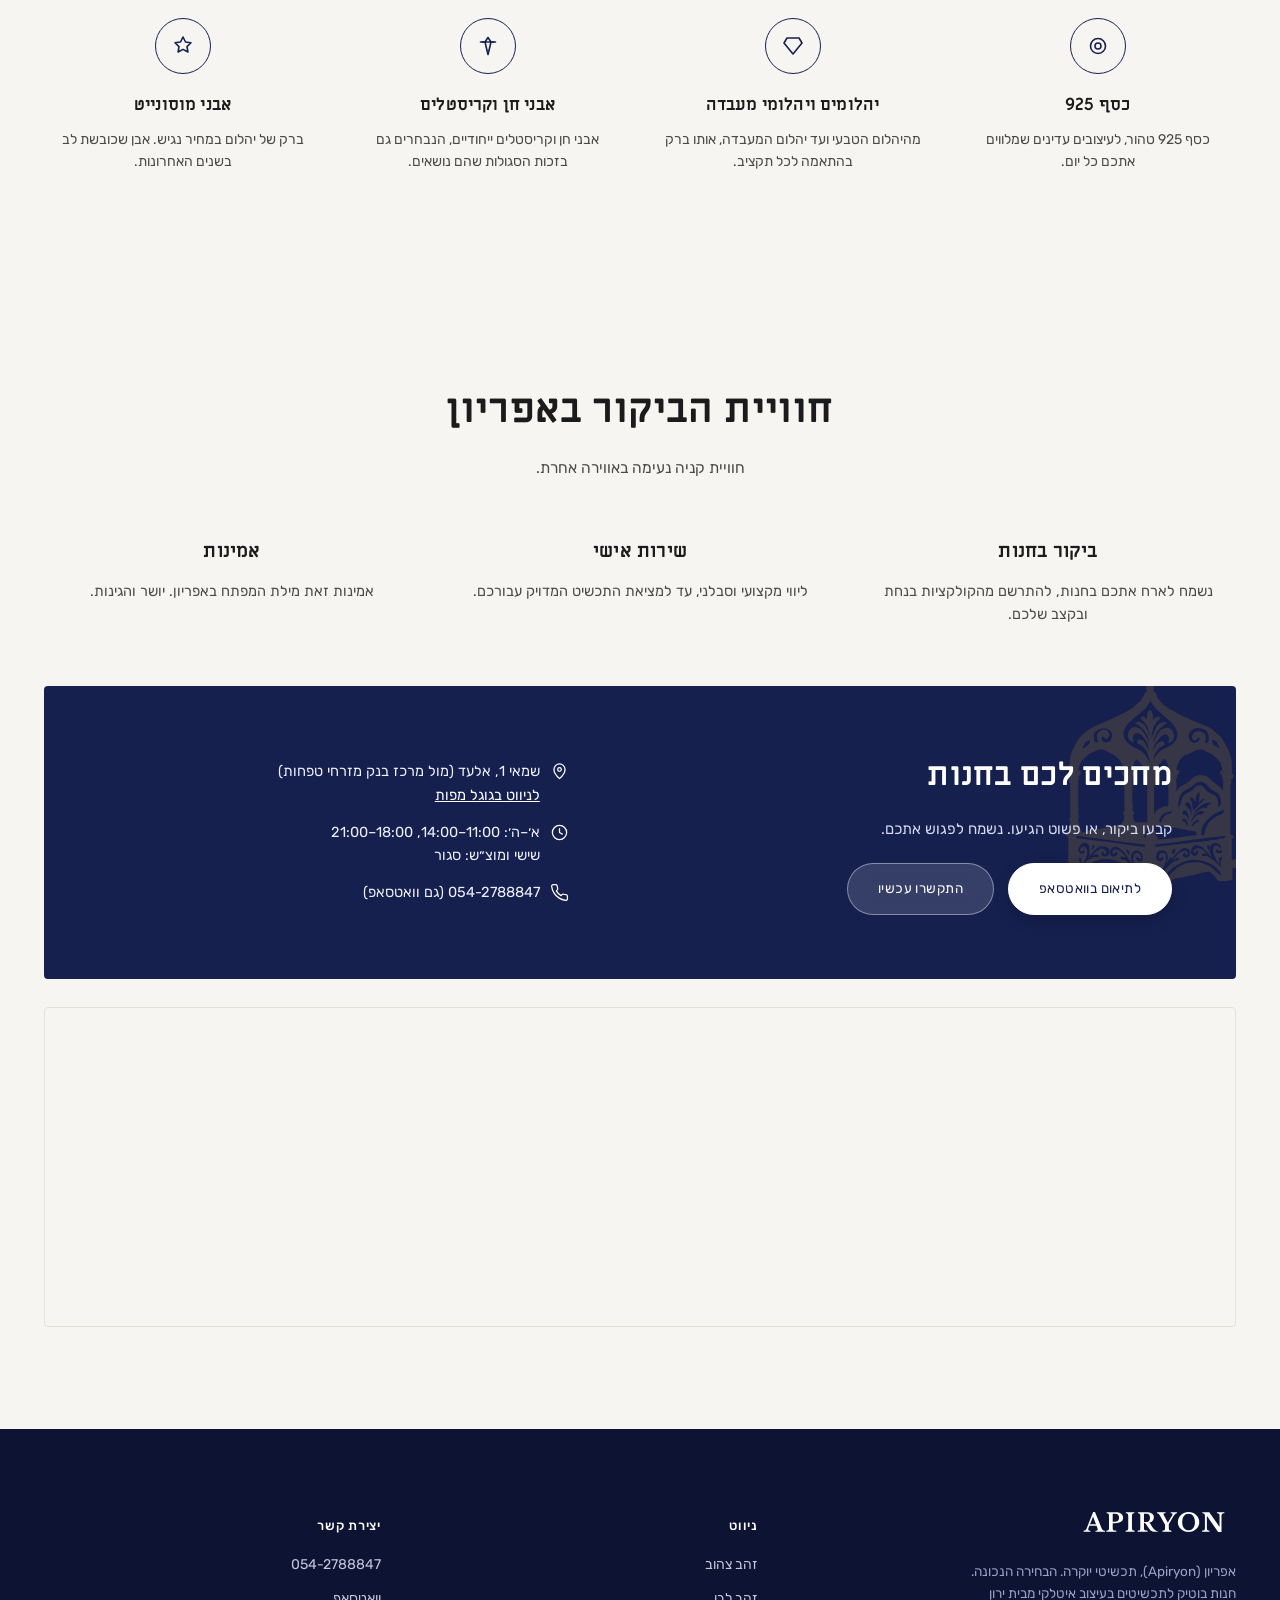
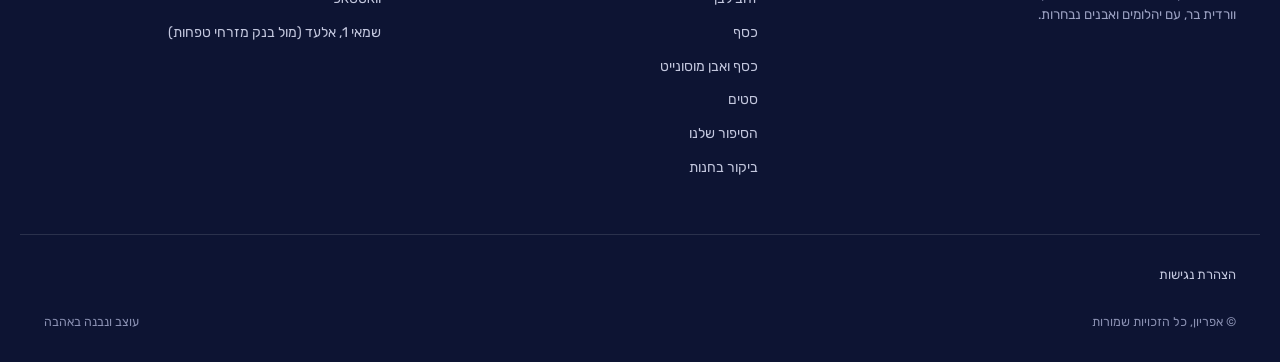
==== commit 269f15d4: "כפתור וואטסאפ ברור בתפריט המובייל (ירוק+אייקון) במקום כפתור לא ברור" ====
--- a/index.html
+++ b/index.html
@@ -122,7 +122,10 @@
   <a href="#story">הסיפור שלנו</a>
   <a href="#materials">החומרים שלנו</a>
   <a href="#visit">ביקור בחנות</a>
-  <a class="btn btn-primary" href="https://wa.me/972542788847" target="_blank" rel="noopener">קביעת ביקור בוואטסאפ</a>
+  <a class="btn btn-primary btn-whatsapp" href="https://wa.me/972542788847" target="_blank" rel="noopener">
+    <svg viewBox="0 0 32 32" fill="currentColor" aria-hidden="true"><path d="M16.001 3C9.373 3 4 8.373 4 15c0 2.362.687 4.564 1.872 6.418L4 29l7.762-1.834A11.94 11.94 0 0 0 16.001 27C22.628 27 28 21.627 28 15S22.628 3 16.001 3zm0 21.75c-1.94 0-3.75-.51-5.32-1.4l-.381-.22-4.606 1.09 1.113-4.49-.248-.397A9.71 9.71 0 0 1 5.25 15c0-5.928 4.823-10.75 10.751-10.75S26.75 9.072 26.75 15 21.929 24.75 16.001 24.75zm5.827-8.16c-.319-.16-1.885-.93-2.177-1.036-.292-.106-.505-.16-.718.16-.213.319-.823 1.035-1.009 1.248-.186.213-.372.24-.691.08-.319-.16-1.347-.497-2.566-1.584-.949-.847-1.59-1.893-1.776-2.212-.186-.319-.02-.492.14-.652.144-.144.319-.372.478-.559.16-.186.213-.32.32-.532.106-.213.053-.4-.027-.559-.08-.16-.718-1.73-.984-2.37-.259-.622-.523-.537-.718-.547l-.611-.011c-.213 0-.559.08-.851.4-.292.319-1.115 1.09-1.115 2.657 0 1.567 1.142 3.081 1.301 3.294.16.213 2.246 3.43 5.442 4.81.76.328 1.353.524 1.815.671.762.242 1.457.208 2.005.126.612-.091 1.885-.771 2.15-1.515.266-.744.266-1.382.186-1.515-.08-.133-.293-.213-.612-.373z"/></svg>
+    דברו איתנו בוואטסאפ
+  </a>
 </div>
 
 <main id="main">
--- a/assets/style.css
+++ b/assets/style.css
@@ -69,6 +69,9 @@
 .btn-ghost:hover,.btn-ghost:focus-visible{border-color:var(--royal);box-shadow:0 8px 18px rgba(20,25,50,.1);}
 .btn-line{border:none;padding:6px 0;border-bottom:1px solid var(--ink);border-radius:0;box-shadow:none;}
 .btn-line:hover,.btn-line:focus-visible{border-color:var(--royal);color:var(--royal);transform:none;}
+.btn-whatsapp{background:#25D366;box-shadow:0 6px 16px rgba(37,211,102,.32);}
+.btn-whatsapp:hover,.btn-whatsapp:focus-visible{background:#1ebc59;box-shadow:0 10px 22px rgba(37,211,102,.38);}
+.btn-whatsapp svg{width:20px;height:20px;flex:none;}
 
 .nav-toggle{display:none;background:none;border:none;cursor:pointer;padding:8px;}
 .nav-toggle svg{width:24px;height:24px;}
@@ -123,10 +126,10 @@
 .hero-eyebrow{
   display:flex;align-items:center;justify-content:center;gap:10px;
   color:#f1f1ee;font-size:clamp(19px,2.4vw,24px);font-family:var(--serif);letter-spacing:.1em;
-  line-height:1;margin:0 auto -4px;
+  line-height:1;margin:0 auto -10px;
   text-shadow:0 1px 8px rgba(0,0,0,.3);
 }
-.eyebrow-logo{height:.7em;width:auto;filter:drop-shadow(0 1px 6px rgba(0,0,0,.3));}
+.eyebrow-logo{height:1.3em;width:auto;filter:drop-shadow(0 1px 6px rgba(0,0,0,.3));}
 .hero h1{
   color:#fff;font-size:clamp(34px,5.4vw,64px);line-height:1.15;
   text-shadow:0 2px 18px rgba(0,0,0,.35);margin:0 auto 18px;max-width:820px;
